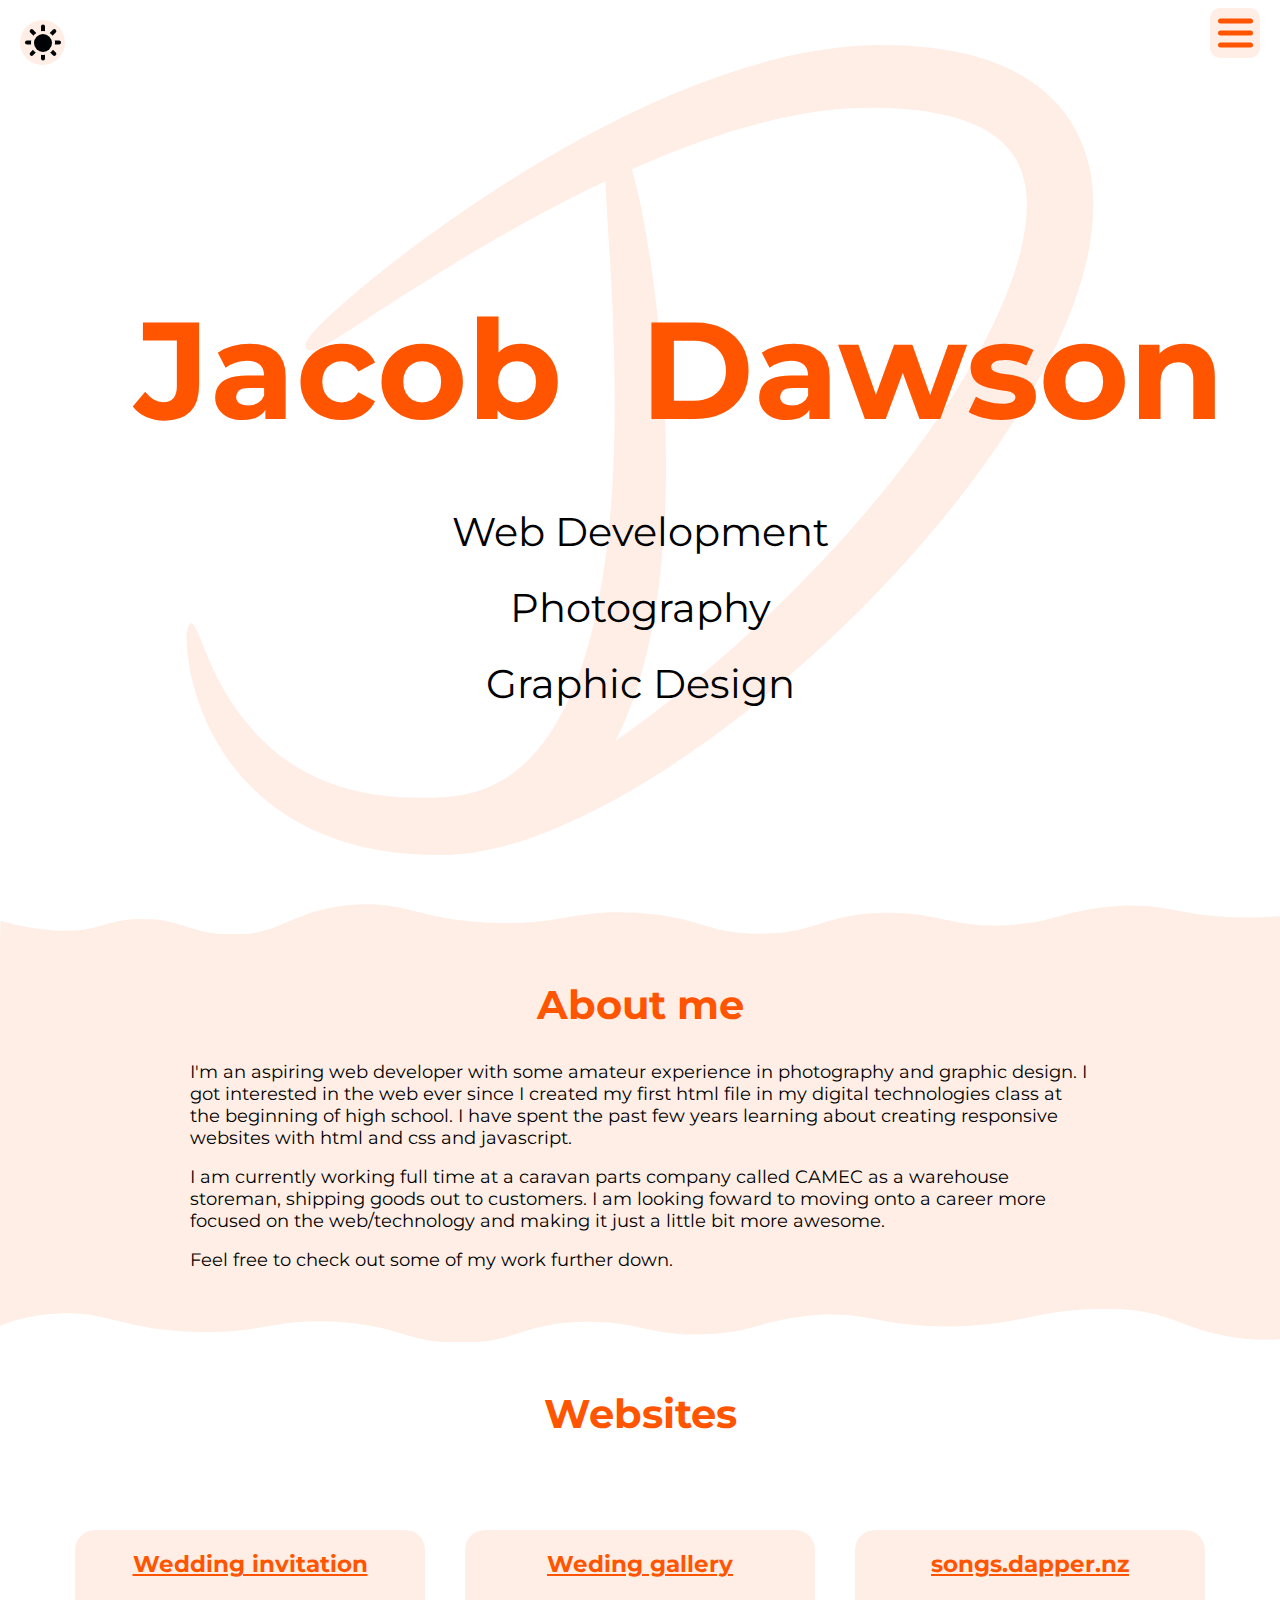
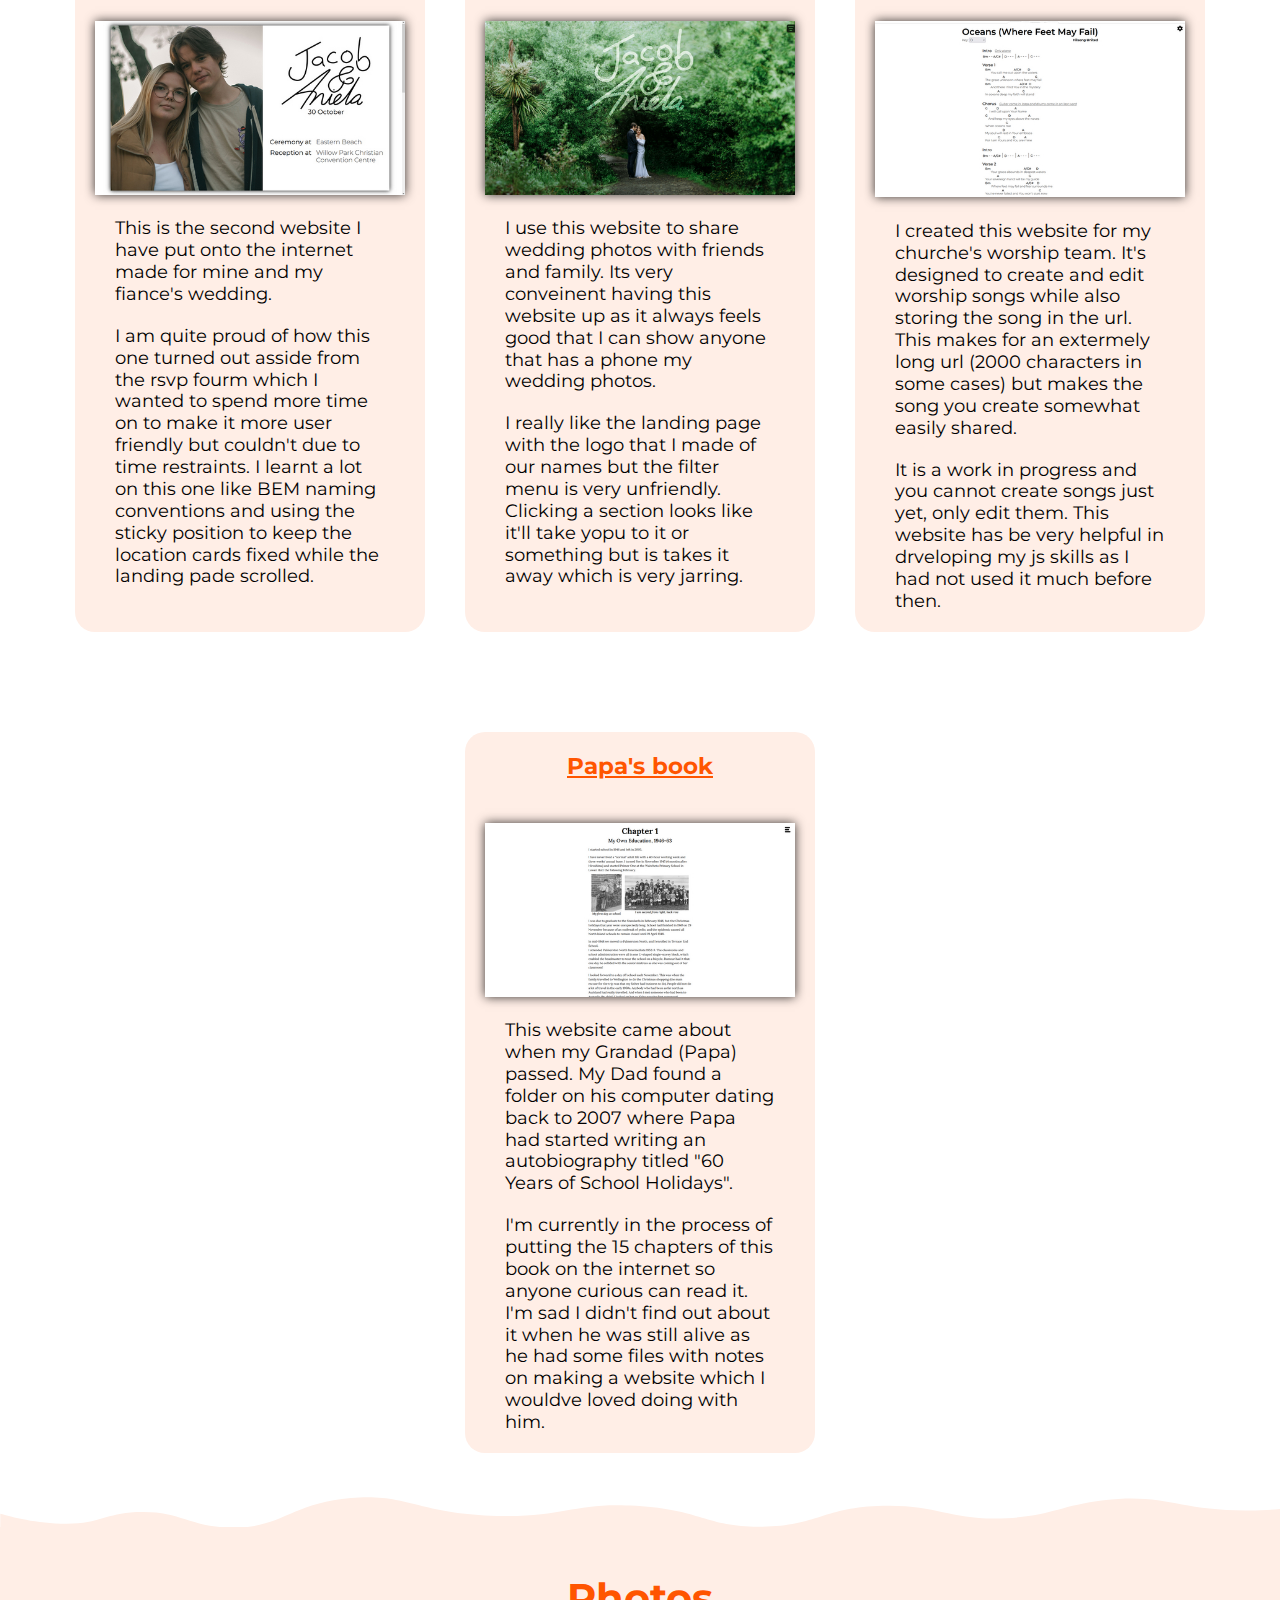
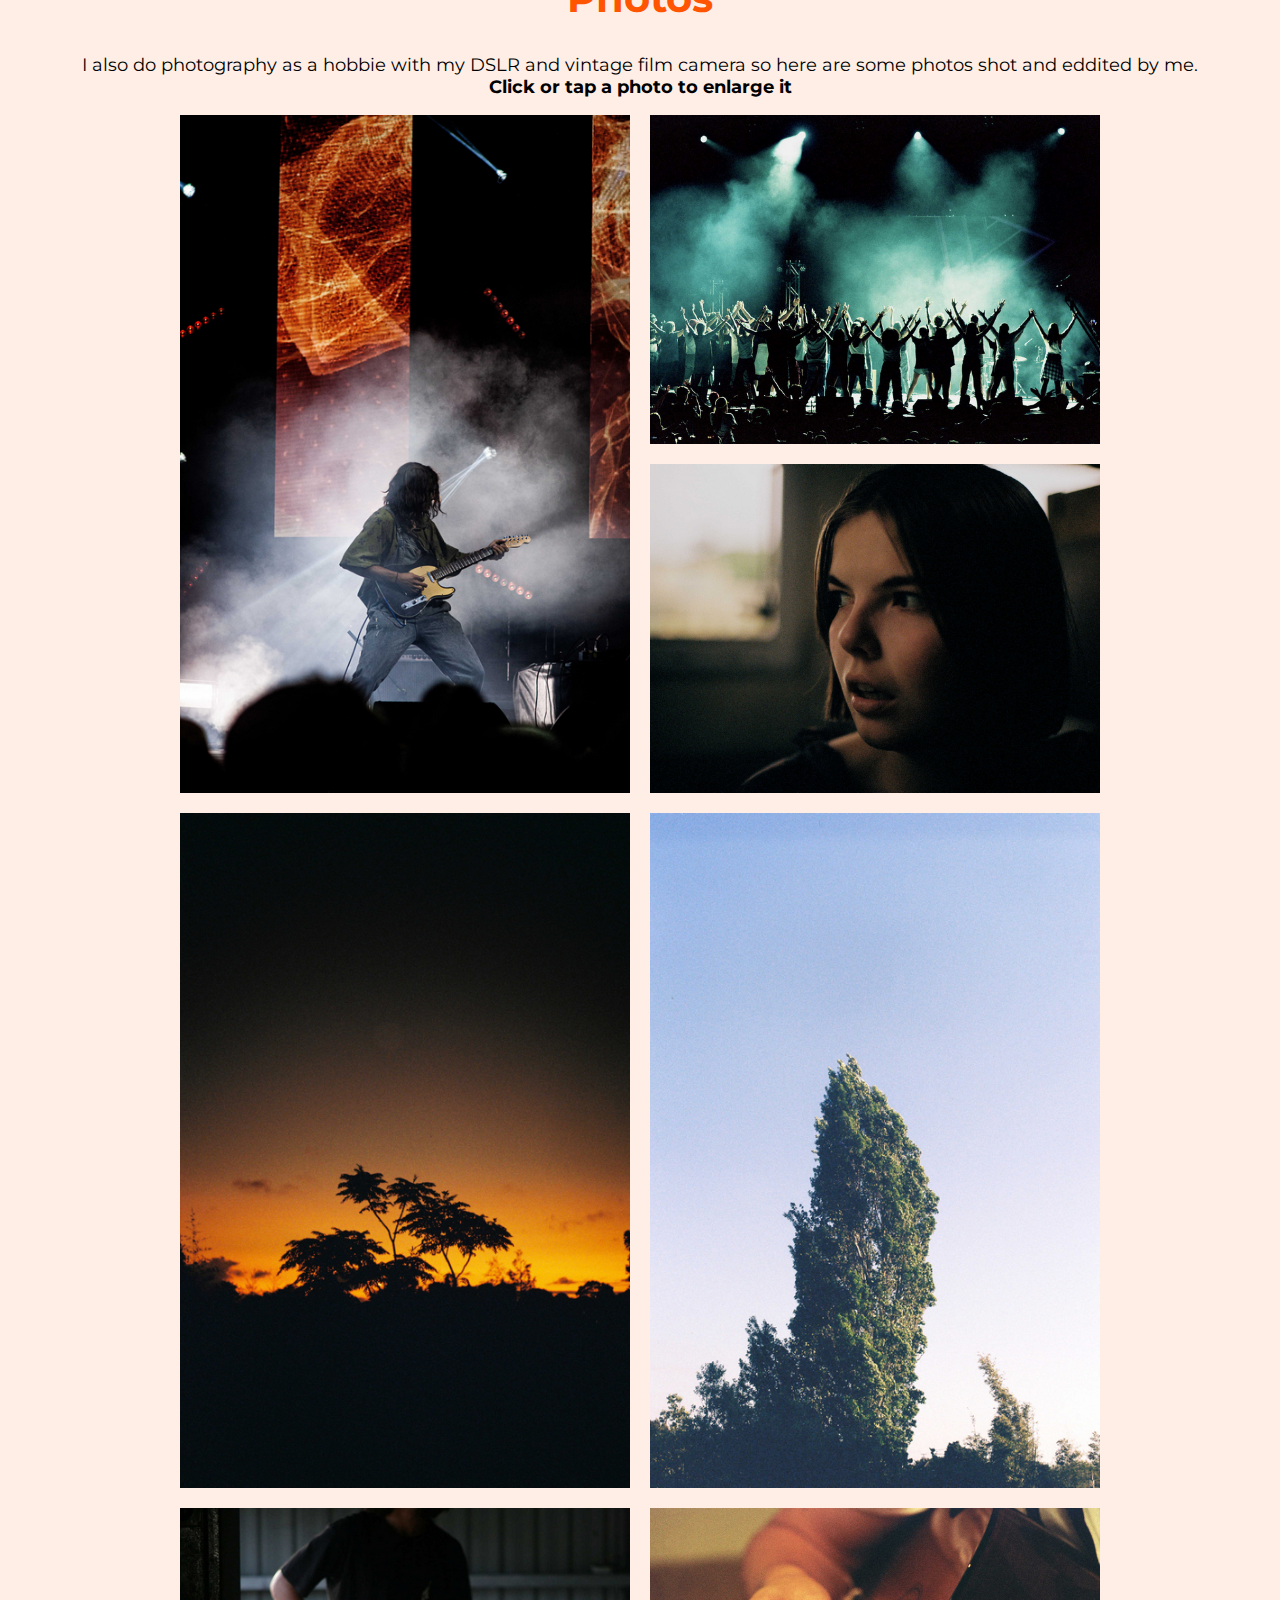
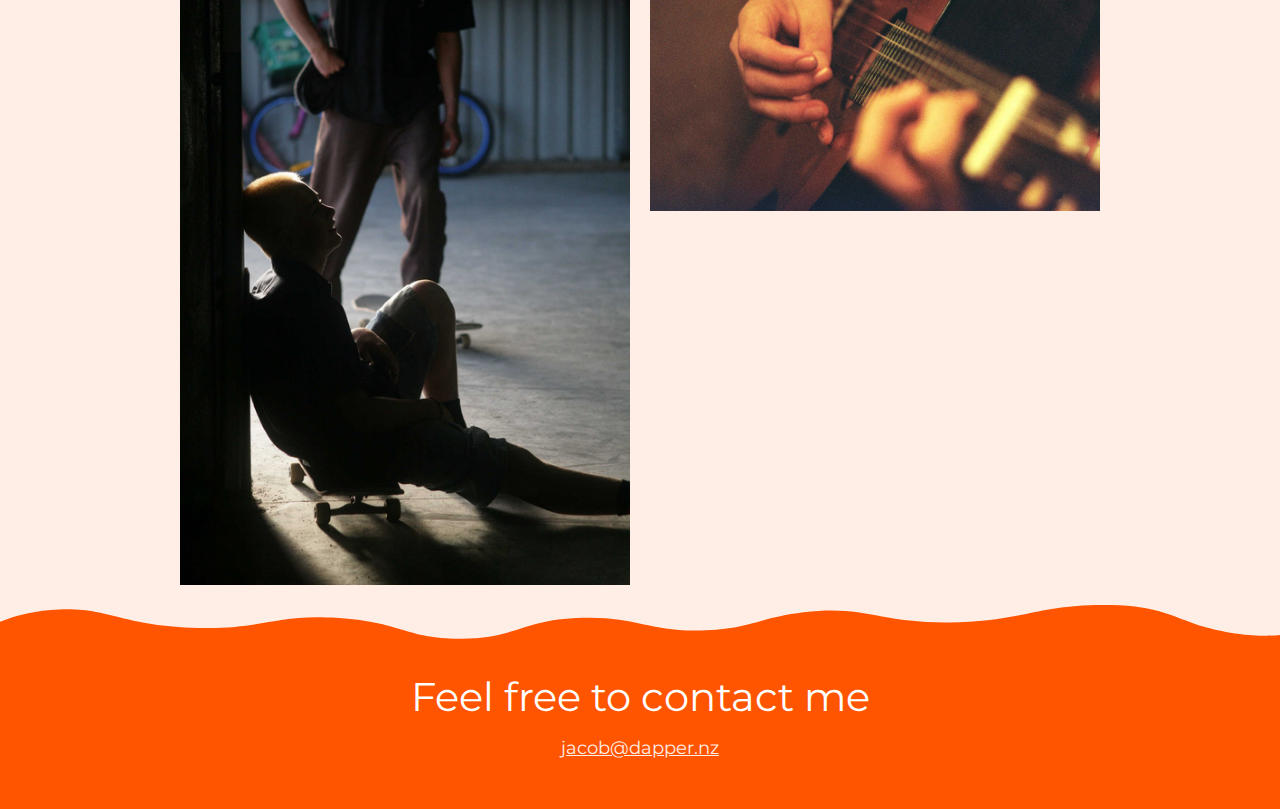
==== index.html @ 9435e4d2 "Updated with new name and accomplishments" ====
<!DOCTYPE html>
<html lang="en">
    <head>
        <meta charset="UTF-8" />
        <meta http-equiv="X-UA-Compatible" content="IE=edge" />
        <meta name="viewport" content="width=device-width, initial-scale=1.0" />

        <link rel="stylesheet" href="style/normalize.css" />
        <link rel="stylesheet" href="style/main.css" />
        <link rel="stylesheet" href="style/index.css" />

        <link rel="shortcut icon" href="images/Logos/WhiteBackground.svg" />
        <!--  Icon in title  -->

        <link rel="preconnect" href="https://fonts.gstatic.com" />
        <!-- Links google font -->
        <link href="https://fonts.googleapis.com/css2?family=Montserrat:ital,wght@0,100;0,200;0,300;0,400;0,500;0,600;0,700;0,800;0,900;1,100;1,200;1,300;1,400;1,500;1,600;1,700;1,800;1,900&display=swap" rel="stylesheet" />

        <title>Jacob Dawson</title>
    </head>
    <body>
        <button class="photo-viewer hidden" onclick="dontShow()" id="photoViewer">
            <img src="" alt="" id="selectedPhoto" />
        </button>

        <button class="color-toggle enable-dark" id="colorToggle" aria-label="Toggle dark mode" onclick="darkModeToggle()">
            <div class="color-toggle__sun" id="sun">
                <div class="color-toggle__sun__ray"></div>
                <div class="color-toggle__sun__ray"></div>
                <div class="color-toggle__sun__ray"></div>
                <div class="color-toggle__sun__ray"></div>
                <div class="color-toggle__sun__ray"></div>
                <div class="color-toggle__sun__ray"></div>
                <div class="color-toggle__sun__ray"></div>
                <div class="color-toggle__sun__ray"></div>
            </div>
            <div class="color-toggle__moon" id="moon"></div>
        </button>

        <button onclick="toggleNav()" class="nav-button">
            <div class="nav-button__bar nav-button__bar--top" id="navTopBar"></div>
            <div class="nav-button__bar nav-button__bar--middle" id="navMiddleBar"></div>
            <div class="nav-button__bar nav-button__bar--bottom" id="navBottomBar"></div>
        </button>

        <div class="nav hidden" id="nav">
            <div class="nav__links">
                <button onclick="scrollToAbout()"><h2 id="navAbout">About</h2></button>
                <button onclick="scrollToWebsites()"><h2 id="navWebsites">Websites</h2></button>
                <button onclick="scrollToPhotos()"><h2 id="navPhotos">Photos</h2></button>
            </div>
        </div>

        <div class="land">
            <div class="land__container">
                <svg class="land__container__logo" width="1000" height="893.25476" viewBox="0 0 1000 893.25476" version="1.1" id="SVGRoot" sodipodi:docname="Plain.svg" xml:space="preserve" inkscape:version="1.2.1 (9c6d41e410, 2022-07-14)" xmlns:inkscape="http://www.inkscape.org/namespaces/inkscape" xmlns:sodipodi="http://sodipodi.sourceforge.net/DTD/sodipodi-0.dtd" xmlns="http://www.w3.org/2000/svg" xmlns:svg="http://www.w3.org/2000/svg">
                    <sodipodi:namedview id="namedview137" pagecolor="#505050" bordercolor="#eeeeee" borderopacity="1" inkscape:showpageshadow="0" inkscape:pageopacity="0" inkscape:pagecheckerboard="0" inkscape:deskcolor="#505050" inkscape:document-units="px" showgrid="false" inkscape:zoom="0.52724989" inkscape:cx="495.96976" inkscape:cy="470.3652" inkscape:window-width="1920" inkscape:window-height="1017" inkscape:window-x="1912" inkscape:window-y="-8" inkscape:window-maximized="1" inkscape:current-layer="layer1" inkscape:lockguides="false" />
                    <defs id="defs132"><inkscape:path-effect effect="powerstroke" id="path-effect1798" is_visible="true" lpeversion="1" offset_points="0.099300264,5.5860989 | 1.2284362,23.596061 | 1.8839093,13.580543" not_jump="false" sort_points="true" interpolator_type="CentripetalCatmullRom" interpolator_beta="1" start_linecap_type="zerowidth" linejoin_type="round" miter_limit="4" scale_width="1" end_linecap_type="zerowidth" /><inkscape:path-effect effect="powerstroke" id="path-effect1796" is_visible="true" lpeversion="1" offset_points="0.061734987,6.9550515 | 0.80331077,21.498037 | 1.8178908,5.224531" not_jump="false" sort_points="true" interpolator_type="CentripetalCatmullRom" interpolator_beta="0" start_linecap_type="zerowidth" linejoin_type="round" miter_limit="4" scale_width="1" end_linecap_type="zerowidth" /><inkscape:path-effect effect="skeletal" id="path-effect1794" is_visible="true" lpeversion="1" pattern="M 0,0 H 1" copytype="single_stretched" prop_scale="50" scale_y_rel="false" spacing="3.3" normal_offset="0" tang_offset="0" prop_units="false" vertical_pattern="false" hide_knot="false" fuse_tolerance="1.1" /></defs>
                    <g inkscape:label="Layer 1" inkscape:groupmode="layer" id="layer1" transform="translate(1.7014013e-5)">
                        <g id="g1373" transform="matrix(1.5562127,0,0,1.5562127,-243.51253,-290.93258)" style="stroke-width: 38.5551; stroke-dasharray: none">
                            <path style="fill-rule: nonzero; stroke: none; stroke-width: 38.5551; stroke-linecap: round; stroke-linejoin: round; stroke-dasharray: none; stroke-dashoffset: 0; stroke-opacity: 1" d="m 460.00507,260.75848 c -1.0282,0.18753 -4.83421,1.04975 -5.96792,6.30423 -0.71692,3.32275 -0.96648,8.945 -0.55965,19.91366 0.44747,12.0645 1.41567,25.61438 2.81355,48.85599 2.26837,37.71477 5.52647,98.89696 2.0633,160.36611 -1.63416,29.00534 -4.72789,57.72283 -9.92212,84.50038 -5.34268,27.54284 -12.6394,51.63998 -22.02286,71.67297 -4.16849,8.89941 -8.65752,16.80143 -13.42944,23.76323 -0.8341,1.21689 -1.68399,2.41627 -2.55008,3.59698 -5.65761,7.71284 -11.99393,14.61292 -19.14078,20.41218 -6.72819,5.45953 -14.2881,10.03754 -22.89613,13.41785 -8.26028,3.24375 -17.74129,5.48537 -28.72494,6.2174 -38.12478,2.61877 -67.54781,-3.12824 -90.65463,-13.63594 -23.34804,-10.6174 -39.93588,-25.97554 -51.96953,-41.31325 -13.99702,-17.84017 -22.27663,-36.40467 -26.38867,-46.22773 -1.59821,-3.81788 -2.959,-7.30008 -3.86784,-9.65365 -4.15128,-10.75022 -6.32572,-12.21843 -7.19373,-12.1493 v 0 c -0.6385,0.0509 -3.61847,1.64395 -3.04247,14.24766 0.1281,2.80302 0.41139,6.52313 1.03348,11.05633 1.56569,11.40925 5.99177,32.95508 18.87421,56.2005 10.93841,19.73757 28.57448,41.6892 56.66143,58.0975 28.0576,16.39115 63.982,25.72903 108.50206,24.4184 15.08355,-0.50812 28.91428,-3.20811 41.53599,-7.77164 13.15727,-4.75716 24.72571,-11.43994 34.83979,-19.41031 10.68,-8.41635 19.63887,-18.18308 27.1729,-28.53112 1.15349,-1.58431 2.27406,-3.18303 3.36272,-4.79354 6.22278,-9.20564 11.75896,-19.2968 16.65199,-30.18073 10.93839,-24.33111 18.49921,-52.26336 23.41813,-82.27332 4.79597,-29.25986 7.00242,-60.03036 7.47407,-90.32256 1.01123,-64.94787 -5.74653,-125.20282 -11.99052,-164.74163 -3.48603,-22.07457 -6.93669,-38.35859 -9.65957,-48.89761 -2.76855,-10.71575 -4.93662,-16.23086 -6.67261,-19.13829 -2.81566,-4.71565 -6.74073,-4.18485 -7.75013,-4.00075 z" id="path500" sodipodi:nodetypes="csc" inkscape:path-effect="#path-effect1796" inkscape:original-d="m 460.00507,260.75848 c 0,0 85.68278,469.7773 -119.35991,479.54124 C 171.6637,748.34646 159.5936,596.79959 159.5936,596.79959" />
                            <path style="fill-rule: nonzero; stroke: none; stroke-width: 38.5551; stroke-linecap: round; stroke-linejoin: round; stroke-dasharray: none; stroke-opacity: 1" d="m 241.40208,402.3368 c 0.56424,0.67092 2.70061,2.66117 10.02255,-0.98809 6.24529,-3.11266 15.03917,-8.75867 37.64235,-23.41705 19.77403,-12.82365 55.90453,-36.30726 96.71797,-59.3505 38.5107,-21.74311 83.59707,-44.5372 129.80815,-61.37486 22.75073,-8.28954 45.17039,-14.91497 66.85036,-19.37486 22.46255,-4.62087 43.38237,-6.76276 62.63653,-6.36388 21.56505,0.20869 38.79826,2.4966 52.48031,6.05361 14.348,3.73015 24.59473,8.80142 31.93403,14.19024 7.7535,5.69294 12.77408,12.10731 16.09684,18.78718 2.3908,4.80633 4.05385,10.06025 5.07111,15.7297 0.55456,3.0907 0.92664,6.38244 1.09797,9.88397 0.49429,10.10255 -0.69309,21.75294 -3.80138,34.92365 -3.08291,13.06318 -7.96616,27.24299 -14.58158,42.33487 -13.41204,30.59711 -33.33097,63.56168 -57.54326,96.64519 -25.39173,34.69508 -54.66969,68.4003 -84.86761,99.07445 -33.79314,34.32608 -67.63715,63.7744 -98.80108,87.76509 -39.95666,30.75952 -73.35905,50.96817 -99.0721,64.64151 -2.30334,1.22484 -4.53927,2.39446 -6.70765,3.51265 -14.7943,7.62911 -27.51233,13.69927 -38.67547,18.54086 -19.85911,8.61314 -34.06533,12.96729 -42.57998,14.44897 8.33652,1.45068 23.80185,4.49215 46.82082,2.12276 12.9513,-1.3331 28.00921,-4.35561 44.96161,-10.07447 2.48559,-0.83851 5.04245,-1.73961 7.67014,-2.70697 29.36413,-10.81014 66.56464,-29.55035 110.05556,-59.69244 33.909,-23.50119 70.35667,-53.0864 106.54993,-88.01736 32.31841,-31.19125 63.7709,-66.03444 91.21831,-102.43236 26.07575,-34.57897 48.35764,-70.33957 63.78882,-104.86162 7.64134,-17.09491 13.65054,-33.99295 17.58656,-50.37958 3.95921,-16.48317 5.87338,-32.66792 5.12013,-48.14436 -0.26296,-5.40274 -0.85155,-10.72893 -1.79573,-15.95466 -1.73447,-9.59981 -4.76973,-19.30673 -9.54644,-28.63744 -6.83324,-13.34789 -16.98336,-25.45858 -31.03326,-35.34098 -13.0312,-9.16588 -28.97609,-16.1114 -48.00094,-20.6447 -18.06904,-4.30555 -39.0949,-6.48037 -63.44554,-6.2726 -23.2019,0.39759 -47.32459,4.00387 -71.99267,10.2325 -23.82041,6.01461 -47.83097,14.39443 -71.51771,24.37929 -47.99526,20.23182 -93.61598,46.61487 -131.40396,71.39627 -41.32493,27.10093 -73.76838,52.5665 -93.06528,68.83322 -19.9844,16.84626 -28.8565,26.08674 -32.69351,30.85157 -5.2151,6.47614 -3.53245,9.05394 -3.0049,9.68123 z" id="path1369" sodipodi:nodetypes="csc" inkscape:path-effect="#path-effect1798" inkscape:original-d="m 241.40208,402.3368 c 0,0 229.6361,-193.12166 403.67793,-193.12166 359.95589,0 -115.86525,548.78436 -339.94987,548.78436" />
                        </g>
                    </g>
                </svg>
                <h1 class="land__container__jacob">Jacob</h1>
                <h1 class="land__container__dawson">Dawson</h1>

                <div class="land__container__info">
                    <button onclick="scrollToWebsites()"><h2>Web Development</h2></button>
                    <button onclick="scrollToPhotos()"><h2>Photography</h2></button>
                    <h2>Graphic Design</h2>
                </div>
            </div>
        </div>

        <div class="separator">
            <svg class="separator__wave" viewBox="0 0 7776 45"><path d="M7776,82V63.89c-37.19-12-56.16-27-126-26.89-85.35.11-107,22.11-199.77,22.75-92.5.63-108.5-22.68-188-13.08-57.63,7-68.53,20.5-126,23.14-74.17,3.39-86.7-17.77-160-16.1-78.41,1.79-84.11,26.47-158,27.16-70.89.66-77.19-22-162-27.16-81.76-5-90.37,15.11-180,13.08-103.24-2.34-116-29.6-190-23.14-79.51,6.94-90.06,40.65-158,38.23-52.8-1.88-65.42-22.92-120-20.12-40.65,2.08-45.84,14.89-90,15.09-38.62.16-72.1-9.06-86.23-13-37.19-12-56.16-27-126-26.89-85.35.11-107,22.11-199.77,22.75-92.5.63-108.5-22.68-188-13.08-57.63,7-68.53,20.5-126,23.14-74.17,3.39-86.7-17.77-160-16.1-78.41,1.79-84.11,26.47-158,27.16-70.89.66-77.19-22-162-27.16-81.76-5-90.37,15.11-180,13.08-103.24-2.34-116-29.6-190-23.14-79.51,6.94-90.06,40.65-158,38.23-52.8-1.88-65.42-22.92-120-20.12-40.65,2.08-45.84,14.89-90,15.09-38.62.16-72.1-9.06-86.23-13-37.19-12-56.16-27-126-26.89-85.35.11-107,22.11-199.77,22.75-92.5.63-108.5-22.68-188-13.08-57.63,7-68.53,20.5-126,23.14-74.17,3.39-86.7-17.77-160-16.1-78.41,1.79-84.11,26.47-158,27.16-70.89.66-77.19-22-162-27.16-81.76-5-90.37,15.11-180,13.08-103.24-2.34-116-29.6-190-23.14-79.51,6.94-90.06,40.65-158,38.23-52.8-1.88-65.42-22.92-120-20.12-40.65,2.08-45.84,14.89-90,15.09-38.62.16-72.1-9.06-86.23-13-37.19-12-56.16-27-126-26.89-85.35.11-107,22.11-199.77,22.75-92.5.63-108.5-22.68-188-13.08-57.63,7-68.53,20.5-126,23.14-74.17,3.39-86.7-17.77-160-16.1-78.41,1.79-84.11,26.47-158,27.16-70.89.66-77.19-22-162-27.16-81.76-5-90.37,15.11-180,13.08-103.24-2.34-116-29.6-190-23.14-79.51,6.94-90.06,40.65-158,38.23C243.43,80,230.81,59,176.23,61.76c-40.65,2.08-45.84,14.89-90,15.09C47.61,77,14.13,67.79,0,63.89V82Z" transform="translate(0 -37)" /></svg>
        </div>

        <section id="about">
            <div class="text-container">
                <h2>About me</h2>

                <p>I'm an aspiring web developer with some amateur experience in photography and graphic design. I got interested in the web ever since I created my first html file in my digital technologies class at the beginning of high school. I have spent the past few years learning about creating responsive websites with html and css and javascript.</p>
                <p>I am currently working full time at a caravan parts company called CAMEC as a warehouse storeman, shipping goods out to customers. I am looking foward to moving onto a career more focused on the web/technology and making it just a little bit more awesome.</p>
                <p>Feel free to check out some of my work further down.</p>
            </div>
        </section>

        <div class="separator">
            <svg class="separator__wave" viewBox="0 0 7776 45"><path d="M7776,82V63.89c-37.19-12-56.16-27-126-26.89-85.35.11-107,22.11-199.77,22.75-92.5.63-108.5-22.68-188-13.08-57.63,7-68.53,20.5-126,23.14-74.17,3.39-86.7-17.77-160-16.1-78.41,1.79-84.11,26.47-158,27.16-70.89.66-77.19-22-162-27.16-81.76-5-90.37,15.11-180,13.08-103.24-2.34-116-29.6-190-23.14-79.51,6.94-90.06,40.65-158,38.23-52.8-1.88-65.42-22.92-120-20.12-40.65,2.08-45.84,14.89-90,15.09-38.62.16-72.1-9.06-86.23-13-37.19-12-56.16-27-126-26.89-85.35.11-107,22.11-199.77,22.75-92.5.63-108.5-22.68-188-13.08-57.63,7-68.53,20.5-126,23.14-74.17,3.39-86.7-17.77-160-16.1-78.41,1.79-84.11,26.47-158,27.16-70.89.66-77.19-22-162-27.16-81.76-5-90.37,15.11-180,13.08-103.24-2.34-116-29.6-190-23.14-79.51,6.94-90.06,40.65-158,38.23-52.8-1.88-65.42-22.92-120-20.12-40.65,2.08-45.84,14.89-90,15.09-38.62.16-72.1-9.06-86.23-13-37.19-12-56.16-27-126-26.89-85.35.11-107,22.11-199.77,22.75-92.5.63-108.5-22.68-188-13.08-57.63,7-68.53,20.5-126,23.14-74.17,3.39-86.7-17.77-160-16.1-78.41,1.79-84.11,26.47-158,27.16-70.89.66-77.19-22-162-27.16-81.76-5-90.37,15.11-180,13.08-103.24-2.34-116-29.6-190-23.14-79.51,6.94-90.06,40.65-158,38.23-52.8-1.88-65.42-22.92-120-20.12-40.65,2.08-45.84,14.89-90,15.09-38.62.16-72.1-9.06-86.23-13-37.19-12-56.16-27-126-26.89-85.35.11-107,22.11-199.77,22.75-92.5.63-108.5-22.68-188-13.08-57.63,7-68.53,20.5-126,23.14-74.17,3.39-86.7-17.77-160-16.1-78.41,1.79-84.11,26.47-158,27.16-70.89.66-77.19-22-162-27.16-81.76-5-90.37,15.11-180,13.08-103.24-2.34-116-29.6-190-23.14-79.51,6.94-90.06,40.65-158,38.23C243.43,80,230.81,59,176.23,61.76c-40.65,2.08-45.84,14.89-90,15.09C47.61,77,14.13,67.79,0,63.89V82Z" transform="translate(0 -37)" /></svg>
        </div>

        <section id="websites">
            <h2>Websites</h2>

            <div class="gallery">
                <div class="gallery__card">
                    <h3><a href="http://jacobandaniela.com" target="_blank">Wedding invitation</a></h3>
                    <div class="gallery__card__container">
                        <a href="http://jacobandaniela.com" target="_blank"><img src="images/website-screenshots/jacobandaniela.jpg" alt="Wedding invitation" /></a>
                        <p>This is the second website I have put onto the internet made for mine and my fiance's wedding.</p>

                        <p>I am quite proud of how this one turned out asside from the rsvp fourm which I wanted to spend more time on to make it more user friendly but couldn't due to time restraints. I learnt a lot on this one like BEM naming conventions and using the sticky position to keep the location cards fixed while the landing pade scrolled.</p>
                    </div>
                </div>
                <div class="gallery__card">
                    <h3><a href="http://jacobandaniela.com/gallery" target="_blank">Weding gallery</a></h3>
                    <div class="gallery__card__container">
                        <a href="http://jacobandaniela.com/gallery" target="_blank"><img src="images/website-screenshots/gallery.jpg" alt="Wedding gallery" /></a>
                        <p>I use this website to share wedding photos with friends and family. Its very conveinent having this website up as it always feels good that I can show anyone that has a phone my wedding photos.</p>

                        <p>I really like the landing page with the logo that I made of our names but the filter menu is very unfriendly. Clicking a section looks like it'll take yopu to it or something but is takes it away which is very jarring.</p>
                    </div>
                </div>
                <div class="gallery__card">
                    <h3><a href="http://songs.dapper.nz/oceans" target="_blank">songs.dapper.nz</a></h3>
                    <div class="gallery__card__container">
                        <a href="http://songs.dapper.nz/oceans" target="_blank"><img src="images/website-screenshots/songs.jpg" alt="songs.dapper.nz" /></a>
                        <p>I created this website for my churche's worship team. It's designed to create and edit worship songs while also storing the song in the url. This makes for an extermely long url (2000 characters in some cases) but makes the song you create somewhat easily shared.</p>

                        <p>It is a work in progress and you cannot create songs just yet, only edit them. This website has be very helpful in drveloping my js skills as I had not used it much before then.</p>
                    </div>
                </div>
                <div class="gallery__card">
                    <h3><a href="http://papas-book.netlify.app/" target="_blank">Papa's book</a></h3>
                    <div class="gallery__card__container">
                        <a href="http://papas-book.netlify.app/" target="_blank"><img src="images/website-screenshots/papa.jpg" alt="Papa's book" /></a>
                        <p>This website came about when my Grandad (Papa) passed. My Dad found a folder on his computer dating back to 2007 where Papa had started writing an autobiography titled "60 Years of School Holidays".</p>

                        <p>I'm currently in the process of putting the 15 chapters of this book on the internet so anyone curious can read it. I'm sad I didn't find out about it when he was still alive as he had some files with notes on making a website which I wouldve loved doing with him.</p>
                    </div>
                </div>
            </div>
        </section>

        <div class="separator">
            <svg class="separator__wave" viewBox="0 0 7776 45"><path d="M7776,82V63.89c-37.19-12-56.16-27-126-26.89-85.35.11-107,22.11-199.77,22.75-92.5.63-108.5-22.68-188-13.08-57.63,7-68.53,20.5-126,23.14-74.17,3.39-86.7-17.77-160-16.1-78.41,1.79-84.11,26.47-158,27.16-70.89.66-77.19-22-162-27.16-81.76-5-90.37,15.11-180,13.08-103.24-2.34-116-29.6-190-23.14-79.51,6.94-90.06,40.65-158,38.23-52.8-1.88-65.42-22.92-120-20.12-40.65,2.08-45.84,14.89-90,15.09-38.62.16-72.1-9.06-86.23-13-37.19-12-56.16-27-126-26.89-85.35.11-107,22.11-199.77,22.75-92.5.63-108.5-22.68-188-13.08-57.63,7-68.53,20.5-126,23.14-74.17,3.39-86.7-17.77-160-16.1-78.41,1.79-84.11,26.47-158,27.16-70.89.66-77.19-22-162-27.16-81.76-5-90.37,15.11-180,13.08-103.24-2.34-116-29.6-190-23.14-79.51,6.94-90.06,40.65-158,38.23-52.8-1.88-65.42-22.92-120-20.12-40.65,2.08-45.84,14.89-90,15.09-38.62.16-72.1-9.06-86.23-13-37.19-12-56.16-27-126-26.89-85.35.11-107,22.11-199.77,22.75-92.5.63-108.5-22.68-188-13.08-57.63,7-68.53,20.5-126,23.14-74.17,3.39-86.7-17.77-160-16.1-78.41,1.79-84.11,26.47-158,27.16-70.89.66-77.19-22-162-27.16-81.76-5-90.37,15.11-180,13.08-103.24-2.34-116-29.6-190-23.14-79.51,6.94-90.06,40.65-158,38.23-52.8-1.88-65.42-22.92-120-20.12-40.65,2.08-45.84,14.89-90,15.09-38.62.16-72.1-9.06-86.23-13-37.19-12-56.16-27-126-26.89-85.35.11-107,22.11-199.77,22.75-92.5.63-108.5-22.68-188-13.08-57.63,7-68.53,20.5-126,23.14-74.17,3.39-86.7-17.77-160-16.1-78.41,1.79-84.11,26.47-158,27.16-70.89.66-77.19-22-162-27.16-81.76-5-90.37,15.11-180,13.08-103.24-2.34-116-29.6-190-23.14-79.51,6.94-90.06,40.65-158,38.23C243.43,80,230.81,59,176.23,61.76c-40.65,2.08-45.84,14.89-90,15.09C47.61,77,14.13,67.79,0,63.89V82Z" transform="translate(0 -37)" /></svg>
        </div>

        <section id="photos">
            <h2>Photos</h2>

            <p class="center-text">I also do photography as a hobbie with my DSLR and vintage film camera so here are some photos shot and eddited by me.<br /><strong>Click or tap a photo to enlarge it</strong></p>

            <div class="photos__gallery">
                <button onclick="showImg1()" class="photos__gallery__tall">
                    <img src="images/photos/thumbs/img1.jpg" alt="Guitar solo" />
                </button>
                <button onclick="showImg3()">
                    <img src="images/photos/thumbs/img3.jpg" alt="Croud" />
                </button>
                <button onclick="showImg5()">
                    <img src="images/photos/thumbs/img5.jpg" alt="Aniela" />
                </button>
                <button onclick="showImg2()" class="photos__gallery__tall">
                    <img src="images/photos/thumbs/img2.jpg" alt="Tree silhouette" />
                </button>
                <button onclick="showImg4()" class="photos__gallery__tall">
                    <img src="images/photos/thumbs/img4.jpg" alt="Tree" />
                </button>
                <button onclick="showImg7()" class="photos__gallery__tall">
                    <img src="images/photos/thumbs/img7.jpg" alt="Skateboarder harsh lighting" />
                </button>

                <button onclick="showImg6()">
                    <img src="images/photos/thumbs/img6.jpg" alt="Guitar close" />
                </button>
            </div>
        </section>

        <div class="separator">
            <svg class="separator__wave" viewBox="0 0 7776 45"><path d="M7776,82V63.89c-37.19-12-56.16-27-126-26.89-85.35.11-107,22.11-199.77,22.75-92.5.63-108.5-22.68-188-13.08-57.63,7-68.53,20.5-126,23.14-74.17,3.39-86.7-17.77-160-16.1-78.41,1.79-84.11,26.47-158,27.16-70.89.66-77.19-22-162-27.16-81.76-5-90.37,15.11-180,13.08-103.24-2.34-116-29.6-190-23.14-79.51,6.94-90.06,40.65-158,38.23-52.8-1.88-65.42-22.92-120-20.12-40.65,2.08-45.84,14.89-90,15.09-38.62.16-72.1-9.06-86.23-13-37.19-12-56.16-27-126-26.89-85.35.11-107,22.11-199.77,22.75-92.5.63-108.5-22.68-188-13.08-57.63,7-68.53,20.5-126,23.14-74.17,3.39-86.7-17.77-160-16.1-78.41,1.79-84.11,26.47-158,27.16-70.89.66-77.19-22-162-27.16-81.76-5-90.37,15.11-180,13.08-103.24-2.34-116-29.6-190-23.14-79.51,6.94-90.06,40.65-158,38.23-52.8-1.88-65.42-22.92-120-20.12-40.65,2.08-45.84,14.89-90,15.09-38.62.16-72.1-9.06-86.23-13-37.19-12-56.16-27-126-26.89-85.35.11-107,22.11-199.77,22.75-92.5.63-108.5-22.68-188-13.08-57.63,7-68.53,20.5-126,23.14-74.17,3.39-86.7-17.77-160-16.1-78.41,1.79-84.11,26.47-158,27.16-70.89.66-77.19-22-162-27.16-81.76-5-90.37,15.11-180,13.08-103.24-2.34-116-29.6-190-23.14-79.51,6.94-90.06,40.65-158,38.23-52.8-1.88-65.42-22.92-120-20.12-40.65,2.08-45.84,14.89-90,15.09-38.62.16-72.1-9.06-86.23-13-37.19-12-56.16-27-126-26.89-85.35.11-107,22.11-199.77,22.75-92.5.63-108.5-22.68-188-13.08-57.63,7-68.53,20.5-126,23.14-74.17,3.39-86.7-17.77-160-16.1-78.41,1.79-84.11,26.47-158,27.16-70.89.66-77.19-22-162-27.16-81.76-5-90.37,15.11-180,13.08-103.24-2.34-116-29.6-190-23.14-79.51,6.94-90.06,40.65-158,38.23C243.43,80,230.81,59,176.23,61.76c-40.65,2.08-45.84,14.89-90,15.09C47.61,77,14.13,67.79,0,63.89V82Z" transform="translate(0 -37)" /></svg>
        </div>

        <footer>
            <h2>Feel free to contact me</h2>
            <p><a href="mailto: jacob@dapper.nz">jacob@dapper.nz</a></p>
        </footer>

        <script src="js/colorToggle.js"></script>
        <script src="js/nav.js"></script>
        <script src="js/photoViewer.js"></script>
    </body>
</html>
---- style/main.css ----
:root {
  font-size: 62.5%;
  --light-background: #fff;
  --light-text: #000;
  --light-200: hsl(20, 100%, 95%);
  --light-800: hsl(20, 100%, 50%);
  --light-photo: hsla(20, 100%, 50%, 0.5);
  --light-nav: hsla(0, 0%, 100%, 0.9);
  --light-alt: hsl(200, 100%, 1%);
  --dark-background: hsl(200, 100%, 1%);
  --dark-text: #fff;
  --dark-200: hsl(200, 100%, 7%);
  --dark-800: hsl(200, 100%, 30%);
  --dark-photo: hsla(200, 100%, 30%, 0.5);
  --dark-nav: hsla(200, 100%, 1%, 0.95);
  --dark-alt: hsl(20, 100%, 95%);
  --background: var(--light-background);
  --text: var(--light-text);
  --color-200: var(--light-200);
  --color-800: var(--light-800);
  --photo: var(--light-photo);
  --nav: var(--light-nav);
  --alt-mode: var(--light-alt);
}

.dark-mode {
  --background: var(--dark-background);
  --text: var(--dark-text);
  --color-200: var(--dark-200);
  --color-800: var(--dark-800);
  --photo: var(--dark-photo);
  --nav: var(--dark-nav);
  --alt-mode: var(--dark-alt);
}

::-moz-selection {
  background-color: var(--color-800);
  color: #fff;
}

::selection {
  background-color: var(--color-800);
  color: #fff;
}

footer ::-moz-selection {
  background-color: #fff;
  color: var(--color-800);
}

footer ::selection {
  background-color: #fff;
  color: var(--color-800);
}

strong {
  font-weight: bolder;
}

body {
  padding: 0;
  margin: 0;
  background-color: var(--background);
  font-family: "Montserrat", sans-serif;
  font-weight: 400;
  transition: background-color 0.4s ease-out;
}
body * {
  transition: color 0.4s ease-out, fill 0.4s ease-out, background-color 0.4s ease-out;
}

h1 {
  color: var(--color-800);
  text-align: center;
}

h2 {
  color: var(--color-800);
  font-size: 4rem;
  text-align: center;
}

h3 {
  color: var(--color-800);
  font-size: 2.25rem;
  text-align: center;
}

p {
  color: var(--text);
  font-size: 1.75rem;
  line-height: 1.25em;
}

.hidden {
  visibility: hidden;
}

.hide {
  animation: fade-out 0.5s forwards;
}

.show {
  animation: fade-in 0.5s forwards;
}

button {
  border-radius: 1rem;
  background-color: transparent;
  padding: 0;
  margin: 0;
  border: none;
  cursor: pointer;
  transition: background-color 0.2s ease-in;
}
button:hover {
  background-color: var(--color-200);
}

.color-toggle {
  position: absolute;
  inset: 0 auto auto 0;
  width: 4.5rem;
  height: 4.5rem;
  margin: 2rem;
  border-radius: 100vh;
  background-color: var(--color-200);
  color: var(--color-200);
  isolation: isolate;
  overflow: hidden;
}
.color-toggle:hover {
  background-color: var(--color-200);
}
.color-toggle__sun {
  position: relative;
  inset: 0;
  width: 40%;
  height: 40%;
  margin: auto;
  border-radius: 50%;
  background-color: var(--alt-mode);
  box-shadow: 0 0 0 0.3rem var(--color-200);
  transition: width 0.3s ease-out, height 0.3s ease-out;
}
.color-toggle__sun__ray {
  position: absolute;
  z-index: -1;
  inset: 0;
  width: 0.4rem;
  height: 0.9rem;
  margin: auto;
  background-color: var(--alt-mode);
  border-radius: 100vh 100vh 0 0;
}
.color-toggle__sun__ray:nth-of-type(1) {
  transform: translateY(-150%);
}
.color-toggle__sun__ray:nth-of-type(2) {
  transform: rotate(45deg) translateY(-150%);
}
.color-toggle__sun__ray:nth-of-type(3) {
  transform: rotate(90deg) translateY(-150%);
}
.color-toggle__sun__ray:nth-of-type(4) {
  transform: rotate(135deg) translateY(-150%);
}
.color-toggle__sun__ray:nth-of-type(5) {
  transform: rotate(180deg) translateY(-150%);
}
.color-toggle__sun__ray:nth-of-type(6) {
  transform: rotate(225deg) translateY(-150%);
}
.color-toggle__sun__ray:nth-of-type(7) {
  transform: rotate(270deg) translateY(-150%);
}
.color-toggle__sun__ray:nth-of-type(8) {
  transform: rotate(315deg) translateY(-150%);
}
.color-toggle__moon {
  position: absolute;
  inset: 0;
  margin: auto;
  width: 80%;
  height: 80%;
  border-radius: 50%;
  background-color: var(--color-200);
  transform: translateX(115%);
  transition: transform 0.3s ease-out;
}

.enable-dark__sun {
  width: 80%;
  height: 80%;
}

.enable-dark__moon {
  transform: translateX(35%);
}

.nav-button {
  background-color: var(--color-200);
  z-index: 100;
  float: right;
  position: fixed;
  width: 3.5rem;
  height: 3.5rem;
  right: 0;
  border: transparent;
  padding: 2.5rem;
  margin: 0.75rem 2rem;
}
.nav-button__bar {
  position: absolute;
  width: 70%;
  margin: auto;
  height: 0.5rem;
  background-color: var(--color-800);
  border-radius: 100rem;
  transform-origin: center;
  inset: auto 0;
  transition: transform 0.25s ease-in-out, opacity 0.25s ease-in-out;
}
.nav-button__bar--top {
  transform: translate(0, calc(-50% - 1.2rem));
}
.nav-button__bar--middle {
  transform: translate(0, -50%);
}
.nav-button__bar--bottom {
  transform: translate(0, calc(-50% + 1.2rem));
}

.nav {
  position: fixed;
  inset: auto 0;
}
.nav__links {
  display: flex;
  justify-content: center;
}
.nav__links button {
  pointer-events: none;
}
.nav__links button h2 {
  transform: translate(3rem, 0);
  opacity: 0;
  margin: 0;
  padding: 2rem;
  transition: transform 0.5s ease, opacity 0.5s ease;
}

@supports ((-webkit-backdrop-filter: blur(5px)) or (backdrop-filter: blur(5px))) {
  .nav {
    -webkit-backdrop-filter: blur(5px);
            backdrop-filter: blur(5px);
  }
  .nav__links button {
    filter: drop-shadow(0 0 3px var(--background));
  }
}
@supports not ((-webkit-backdrop-filter: blur(5px)) or (backdrop-filter: blur(5px))) {
  .nav {
    background-color: var(--nav);
  }
}
.shift {
  pointer-events: initial !important;
  transform: translate(0, 0) !important;
  opacity: 1 !important;
}

.top-rotate {
  transform: translate(0rem, -50%) rotate(45deg);
}

.middle-leave {
  transform: translate(-100%, -50%);
  opacity: 0;
  pointer-events: none;
}

.bottom-rotate {
  transform: translate(0rem, -50%) rotate(-45deg);
}

.separator {
  width: 100%;
  overflow: hidden;
  position: relative;
  z-index: -1;
}
.separator:nth-of-type(odd) {
  --fill: var(--color-200);
}
.separator:nth-of-type(even) {
  --fill: var(--background);
  background-color: var(--color-200);
}
.separator:nth-of-type(even) .separator__wave {
  margin-left: -30rem;
}
.separator:last-of-type {
  --fill: var(--color-800);
  background-color: var(--color-200);
}
.separator__wave {
  display: block;
  width: 400%;
  min-width: 600rem;
  fill: var(--fill);
  animation: 60s linear infinite running drift;
}
.separator::after {
  content: "";
  display: block;
  width: 100%;
  margin-top: -1px;
  height: 0.5rem;
  background-color: var(--fill);
  transition: background-color 0.4s ease-out;
}

footer {
  background-color: var(--color-800);
  padding: 5rem;
  padding-top: 3rem;
}
footer h2 {
  margin: 0;
  color: white;
  font-weight: inherit;
}
footer a {
  color: var(--color-200);
}
footer p {
  text-align: center;
  margin-bottom: 0;
}

@keyframes fade-out {
  from {
    opacity: 1;
  }
  to {
    opacity: 0;
    visibility: hidden;
    background-color: transparent;
  }
}
@keyframes fade-in {
  from {
    visibility: visible;
    opacity: 0;
  }
  to {
    opacity: 1;
  }
}
@keyframes drift {
  from {
    transform: translateX(0);
  }
  to {
    transform: translateX(-25%);
  }
}
@media (pointer: coarse), (max-width: 500px) {
  .nav {
    inset: 0;
    display: flex;
    align-items: center;
    justify-content: center;
  }
  .nav__links {
    flex-direction: column;
    gap: 2vh;
  }
  .nav__links button h2 {
    font-size: 5rem;
  }
}/*# sourceMappingURL=main.css.map */
---- style/index.css ----
.land {
  height: 100vh;
  min-height: 55rem;
  display: flex;
  justify-content: center;
  align-items: center;
  overflow-x: clip;
}
.land__container {
  height: 70%;
  margin: auto;
  display: grid;
  grid-template-rows: 5fr 5fr 2fr;
  grid-template-areas: "j" "v" "info";
  align-items: center;
  justify-content: center;
  grid-gap: 3rem;
}
.land__container__logo {
  --size: 90%;
  position: absolute;
  fill: var(--color-200);
  z-index: -1;
  inset: 0;
  width: var(--size);
  height: var(--size);
  margin: auto;
}
.land__container h1 {
  margin: auto;
  padding: 0;
  text-align: center;
  font-size: clamp(8rem, 1rem + 12vw, 18rem);
}
.land__container__info {
  grid-area: info;
  margin: auto;
  display: flex;
  flex-direction: column;
  justify-content: space-around;
  text-align: center;
  gap: 1rem;
  padding: 2rem;
  border-radius: 3rem;
  max-width: -moz-max-content;
  max-width: max-content;
}
.land__container__info h2 {
  font-size: clamp(2rem, 1rem + 3vw, 4rem);
  margin: 1rem;
  padding: 0;
  font-weight: inherit;
  color: var(--text);
}

section {
  margin: 0;
  padding: 1rem 3rem 2rem 3rem;
}
section:nth-of-type(odd) {
  background-color: var(--color-200);
}

.text-container {
  max-width: 90rem;
  margin: auto;
}

.gallery {
  display: flex;
  flex-wrap: wrap;
  justify-content: center;
  gap: 4rem;
  margin-bottom: 2rem;
}
.gallery button:hover {
  background-color: transparent;
}
.gallery__card {
  margin-top: 6rem;
  border-radius: 2rem;
  max-width: 35rem;
  background-color: var(--color-200);
}
.gallery__card h2 {
  margin-top: -4.5rem;
  margin-bottom: 1.7rem;
}
.gallery__card a {
  color: var(--color-800);
}
.gallery__card__container {
  padding: 2rem;
}
.gallery__card__container img {
  width: 100%;
  box-shadow: 0 0 1rem 0 rgba(0, 0, 0, 0.8);
}
.gallery__card__container p {
  margin: 2rem;
  margin-bottom: 0;
}

.photos__gallery {
  display: grid;
  justify-content: center;
  grid-template-columns: repeat(auto-fit, clamp(25rem, 100%, 45rem));
  gap: 2rem;
}
.photos__gallery button {
  -o-object-fit: cover;
     object-fit: cover;
}
.photos__gallery button img {
  width: 100%;
  height: 100%;
  -o-object-fit: cover;
     object-fit: cover;
}
.photos__gallery__tall {
  grid-row: span 2 !important;
  grid-column: auto !important;
}

.center-text {
  text-align: center;
}

.photo-viewer {
  border-radius: 0;
  position: fixed;
  box-sizing: border-box;
  display: block;
  background-color: var(--photo);
  width: 100vw;
  height: 100vh;
  display: flex;
  justify-content: center;
  padding: 3rem;
}
.photo-viewer img {
  margin: auto;
  max-width: 100%;
  max-height: 100%;
  -o-object-fit: contain;
     object-fit: contain;
}

.photo-viewer:hover {
  background-color: var(--photo);
}

@media (orientation: landscape) {
  .land__container {
    height: 70%;
    max-width: 1500px;
    grid-template-areas: none;
    grid-gap: initial;
    grid-template-rows: 1fr 1fr;
    grid-template-columns: 1fr 1fr 1fr 1fr;
  }
  .land__container__j {
    grid-row: 1/3;
    grid-column: 1/3;
  }
  .land__container__v {
    grid-row: 1/3;
    grid-column: 3/5;
  }
  .land__container__jacob {
    grid-row: 1;
    grid-column: 1/3;
  }
  .land__container__dawson {
    grid-row: 1;
    grid-column: 3/5;
  }
  .land__container h1 {
    font-size: clamp(5rem, 1rem + 10vw, 16rem);
    margin: auto 0 0 0;
  }
  .land__container__info {
    margin: auto;
    grid-row: 2;
    grid-column: 1/6;
  }
  .land__container__info p {
    font-size: clamp(1rem, 1rem + 3vw, 3rem);
  }
}
@media (max-width: 900px) {
  .photo-viewer {
    padding: 1rem;
  }
}/*# sourceMappingURL=index.css.map */
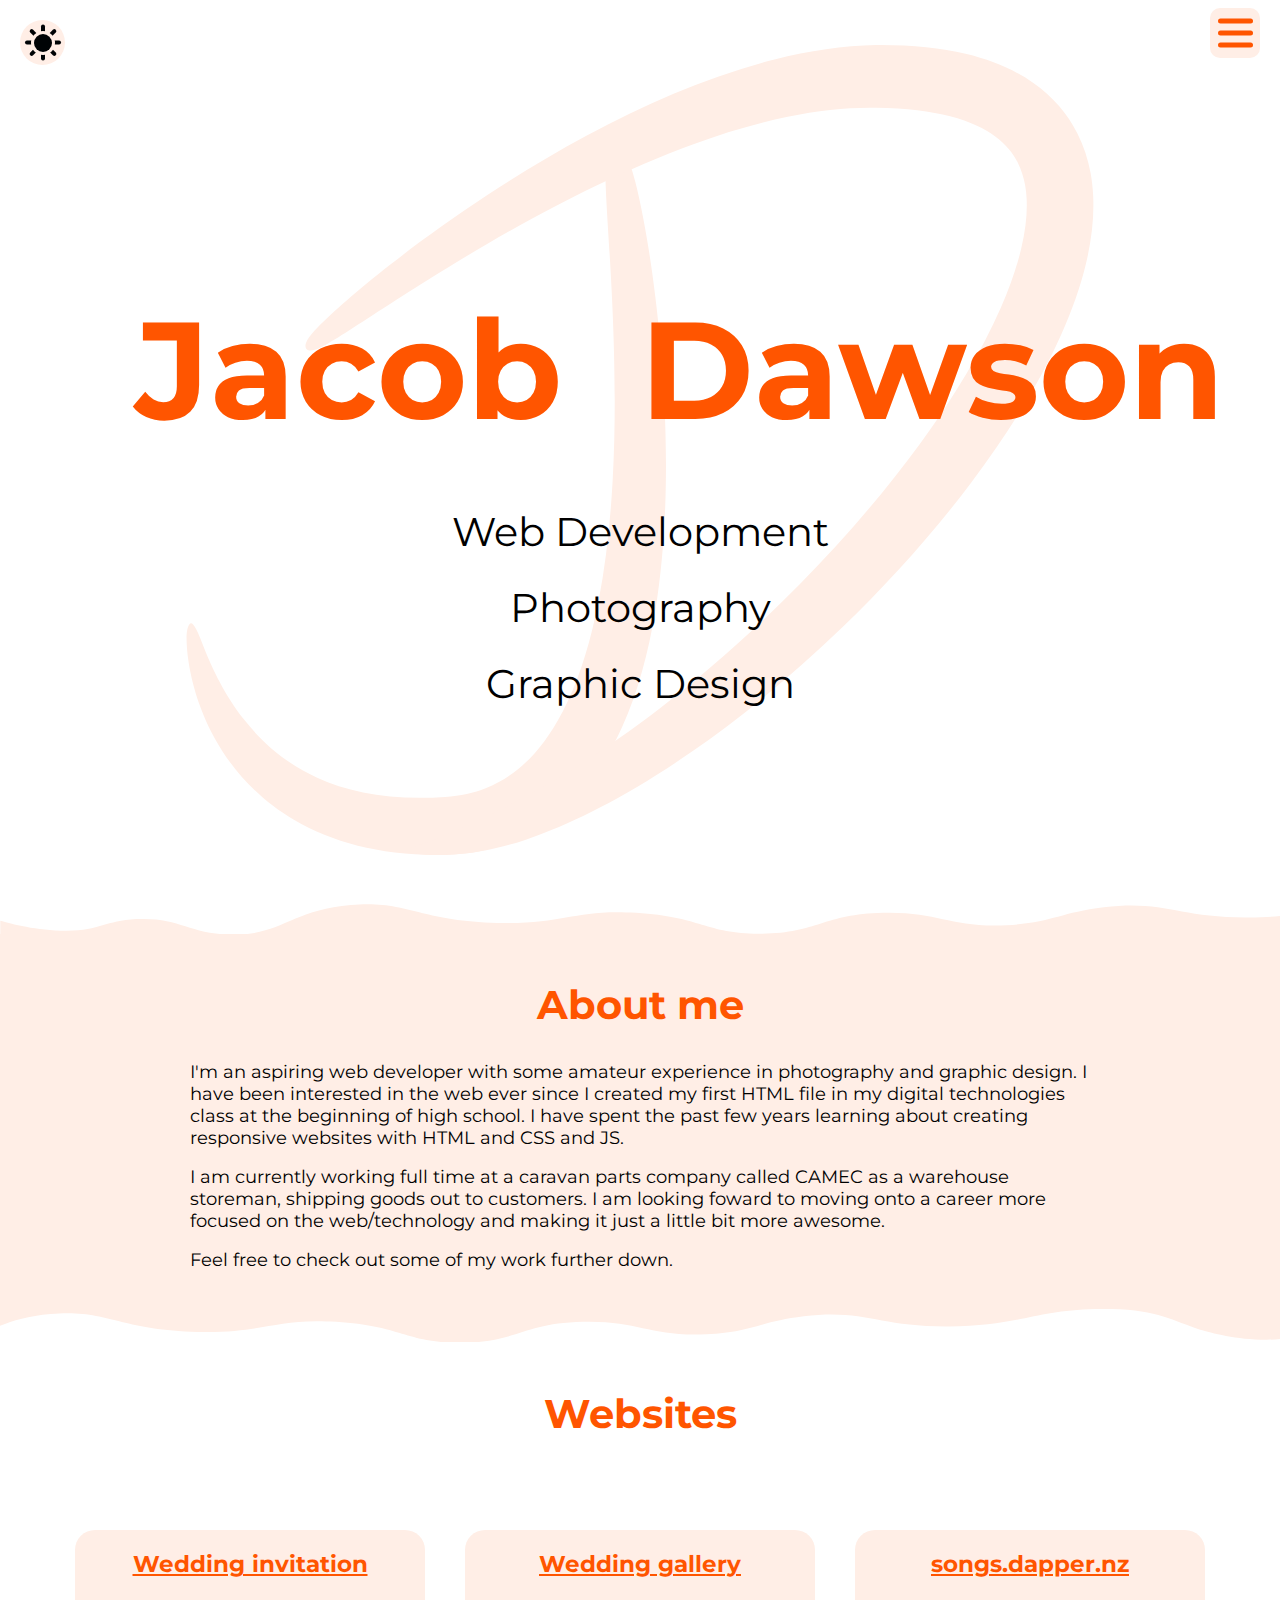
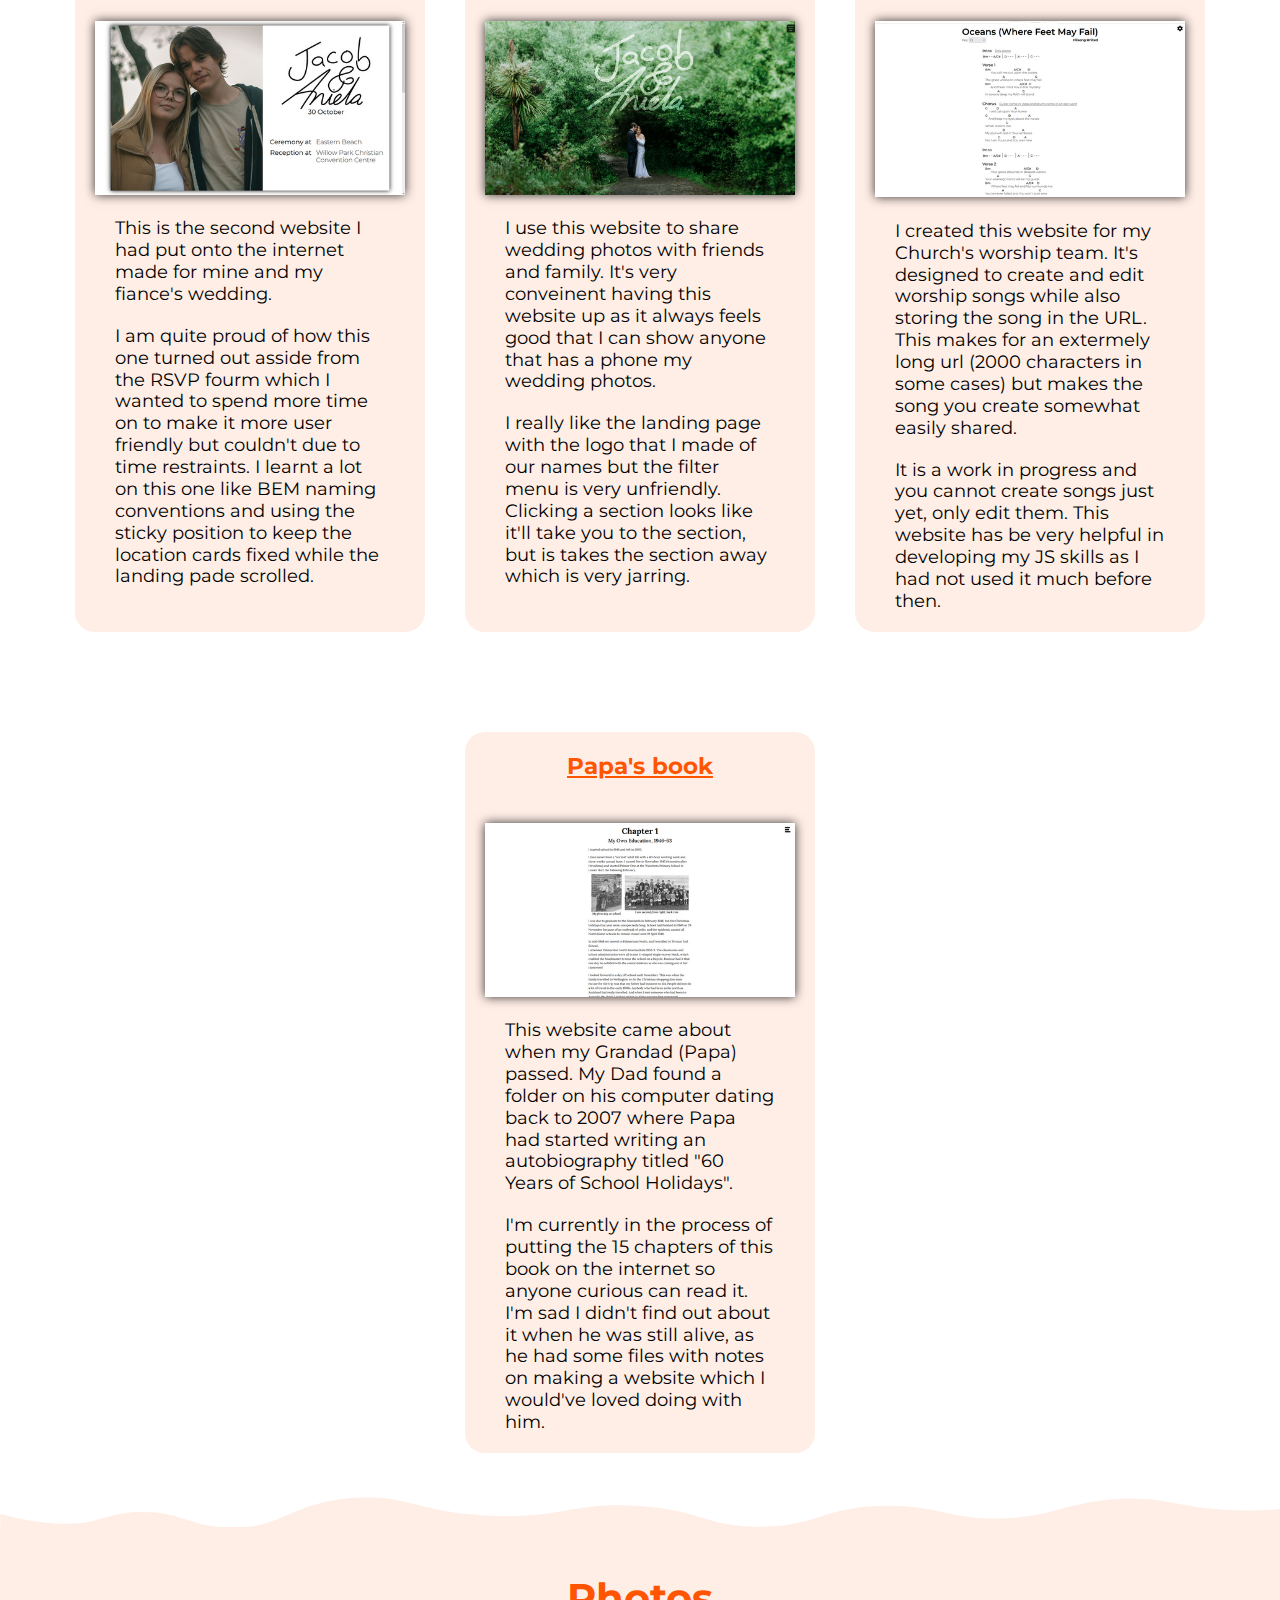
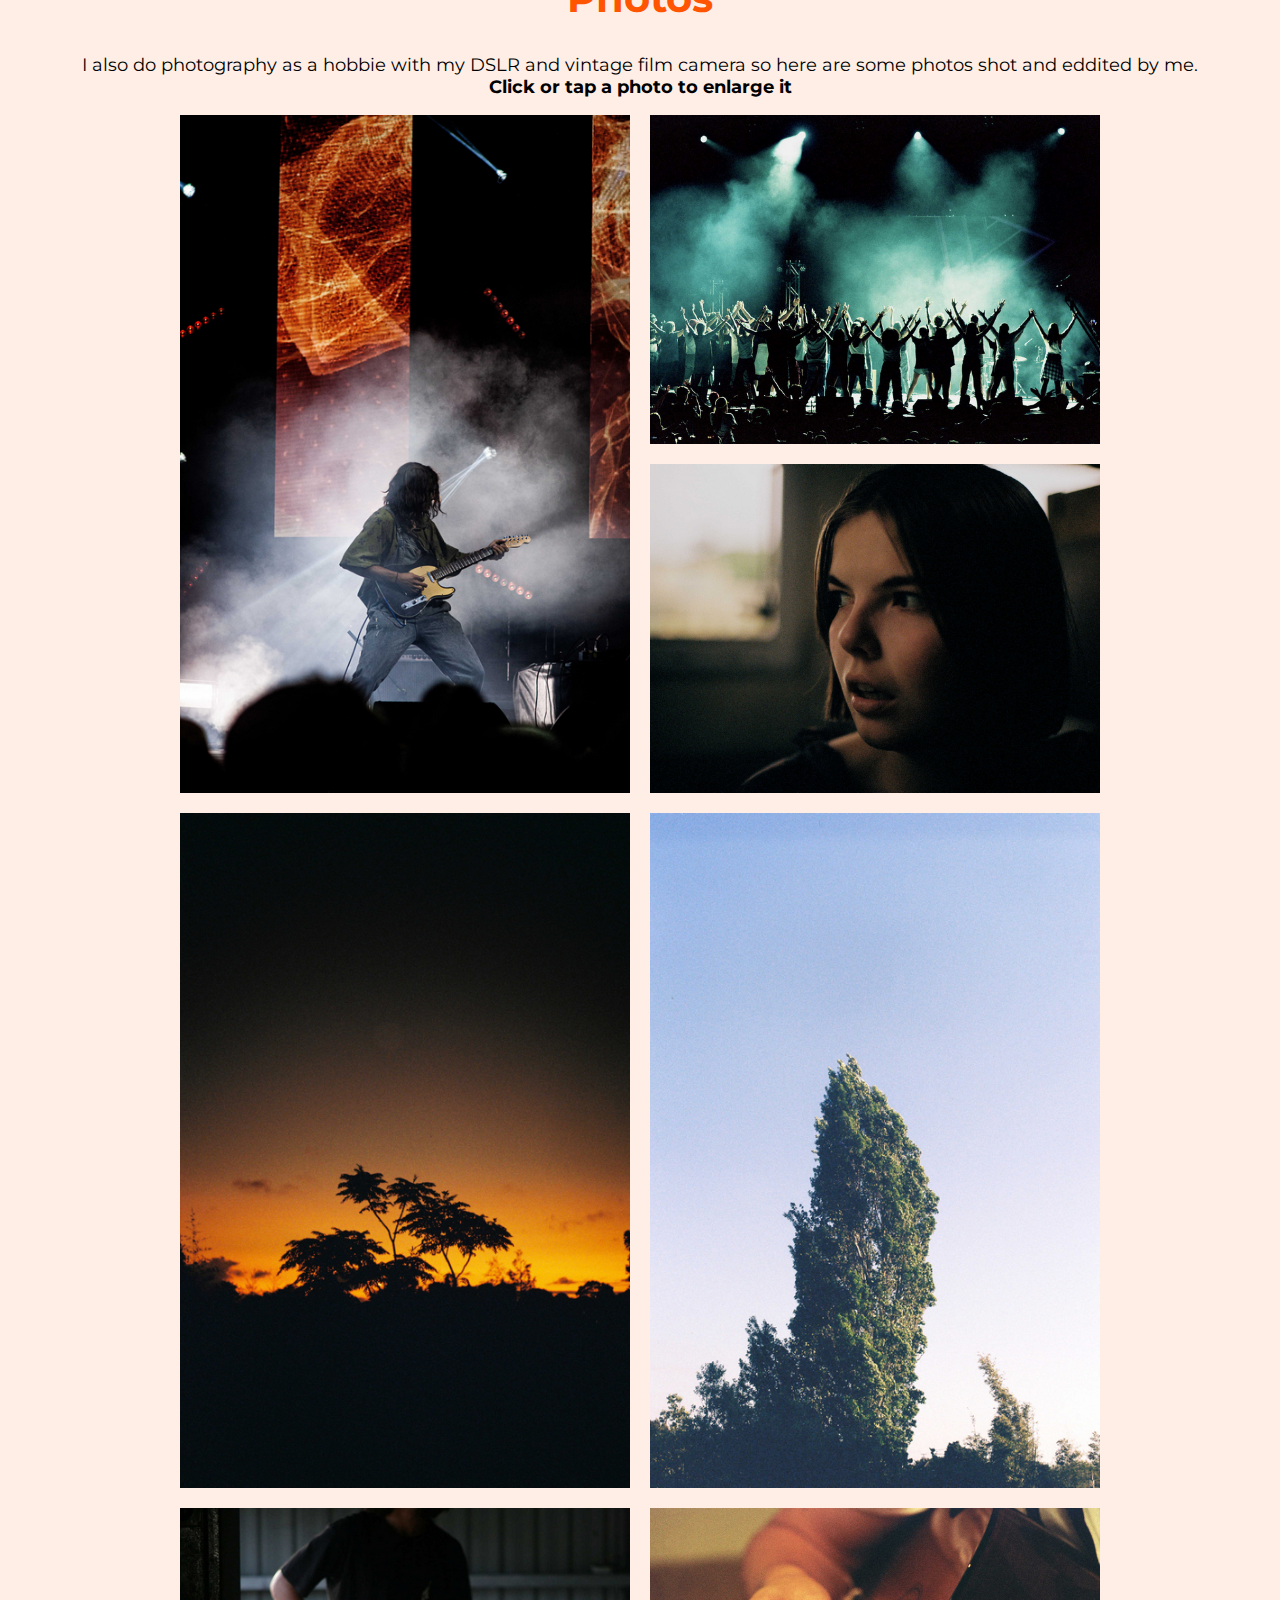
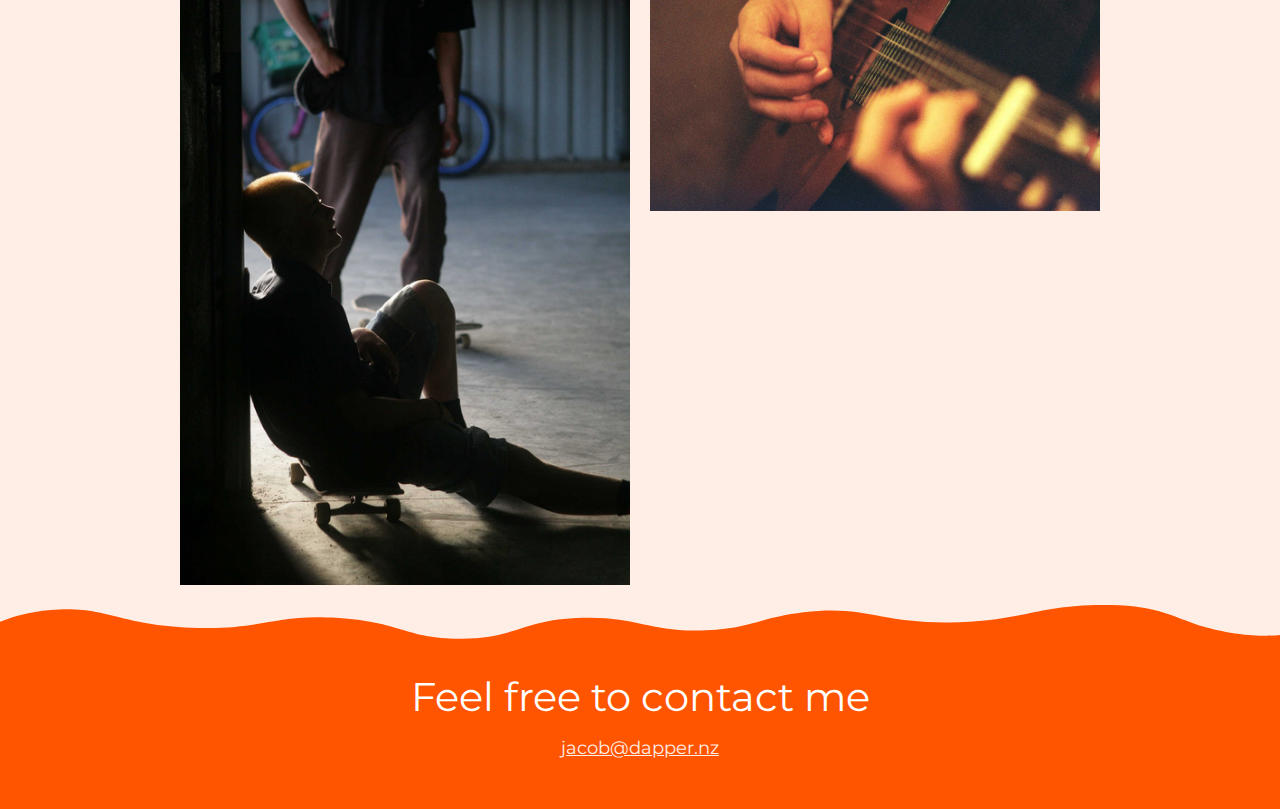
==== commit 54aeb742: "Update index.html" ====
--- a/index.html
+++ b/index.html
@@ -82,7 +82,7 @@
             <div class="text-container">
                 <h2>About me</h2>
 
-                <p>I'm an aspiring web developer with some amateur experience in photography and graphic design. I got interested in the web ever since I created my first html file in my digital technologies class at the beginning of high school. I have spent the past few years learning about creating responsive websites with html and css and javascript.</p>
+                <p>I'm an aspiring web developer with some amateur experience in photography and graphic design. I have been interested in the web ever since I created my first HTML file in my digital technologies class at the beginning of high school. I have spent the past few years learning about creating responsive websites with HTML and CSS and JS.</p>
                 <p>I am currently working full time at a caravan parts company called CAMEC as a warehouse storeman, shipping goods out to customers. I am looking foward to moving onto a career more focused on the web/technology and making it just a little bit more awesome.</p>
                 <p>Feel free to check out some of my work further down.</p>
             </div>
@@ -100,27 +100,27 @@
                     <h3><a href="http://jacobandaniela.com" target="_blank">Wedding invitation</a></h3>
                     <div class="gallery__card__container">
                         <a href="http://jacobandaniela.com" target="_blank"><img src="images/website-screenshots/jacobandaniela.jpg" alt="Wedding invitation" /></a>
-                        <p>This is the second website I have put onto the internet made for mine and my fiance's wedding.</p>
+                        <p>This is the second website I had put onto the internet made for mine and my fiance's wedding.</p>
 
-                        <p>I am quite proud of how this one turned out asside from the rsvp fourm which I wanted to spend more time on to make it more user friendly but couldn't due to time restraints. I learnt a lot on this one like BEM naming conventions and using the sticky position to keep the location cards fixed while the landing pade scrolled.</p>
+                        <p>I am quite proud of how this one turned out asside from the RSVP fourm which I wanted to spend more time on to make it more user friendly but couldn't due to time restraints. I learnt a lot on this one like BEM naming conventions and using the sticky position to keep the location cards fixed while the landing pade scrolled.</p>
                     </div>
                 </div>
                 <div class="gallery__card">
-                    <h3><a href="http://jacobandaniela.com/gallery" target="_blank">Weding gallery</a></h3>
+                    <h3><a href="http://jacobandaniela.com/gallery" target="_blank">Wedding gallery</a></h3>
                     <div class="gallery__card__container">
                         <a href="http://jacobandaniela.com/gallery" target="_blank"><img src="images/website-screenshots/gallery.jpg" alt="Wedding gallery" /></a>
-                        <p>I use this website to share wedding photos with friends and family. Its very conveinent having this website up as it always feels good that I can show anyone that has a phone my wedding photos.</p>
+                        <p>I use this website to share wedding photos with friends and family. It's very conveinent having this website up as it always feels good that I can show anyone that has a phone my wedding photos.</p>
 
-                        <p>I really like the landing page with the logo that I made of our names but the filter menu is very unfriendly. Clicking a section looks like it'll take yopu to it or something but is takes it away which is very jarring.</p>
+                        <p>I really like the landing page with the logo that I made of our names but the filter menu is very unfriendly. Clicking a section looks like it'll take you to the section, but is takes the section away which is very jarring.</p>
                     </div>
                 </div>
                 <div class="gallery__card">
                     <h3><a href="http://songs.dapper.nz/oceans" target="_blank">songs.dapper.nz</a></h3>
                     <div class="gallery__card__container">
                         <a href="http://songs.dapper.nz/oceans" target="_blank"><img src="images/website-screenshots/songs.jpg" alt="songs.dapper.nz" /></a>
-                        <p>I created this website for my churche's worship team. It's designed to create and edit worship songs while also storing the song in the url. This makes for an extermely long url (2000 characters in some cases) but makes the song you create somewhat easily shared.</p>
+                        <p>I created this website for my Church's worship team. It's designed to create and edit worship songs while also storing the song in the URL. This makes for an extermely long url (2000 characters in some cases) but makes the song you create somewhat easily shared.</p>
 
-                        <p>It is a work in progress and you cannot create songs just yet, only edit them. This website has be very helpful in drveloping my js skills as I had not used it much before then.</p>
+                        <p>It is a work in progress and you cannot create songs just yet, only edit them. This website has be very helpful in developing my JS skills as I had not used it much before then.</p>
                     </div>
                 </div>
                 <div class="gallery__card">
@@ -129,7 +129,7 @@
                         <a href="http://papas-book.netlify.app/" target="_blank"><img src="images/website-screenshots/papa.jpg" alt="Papa's book" /></a>
                         <p>This website came about when my Grandad (Papa) passed. My Dad found a folder on his computer dating back to 2007 where Papa had started writing an autobiography titled "60 Years of School Holidays".</p>
 
-                        <p>I'm currently in the process of putting the 15 chapters of this book on the internet so anyone curious can read it. I'm sad I didn't find out about it when he was still alive as he had some files with notes on making a website which I wouldve loved doing with him.</p>
+                        <p>I'm currently in the process of putting the 15 chapters of this book on the internet so anyone curious can read it. I'm sad I didn't find out about it when he was still alive, as he had some files with notes on making a website which I would've loved doing with him.</p>
                     </div>
                 </div>
             </div>
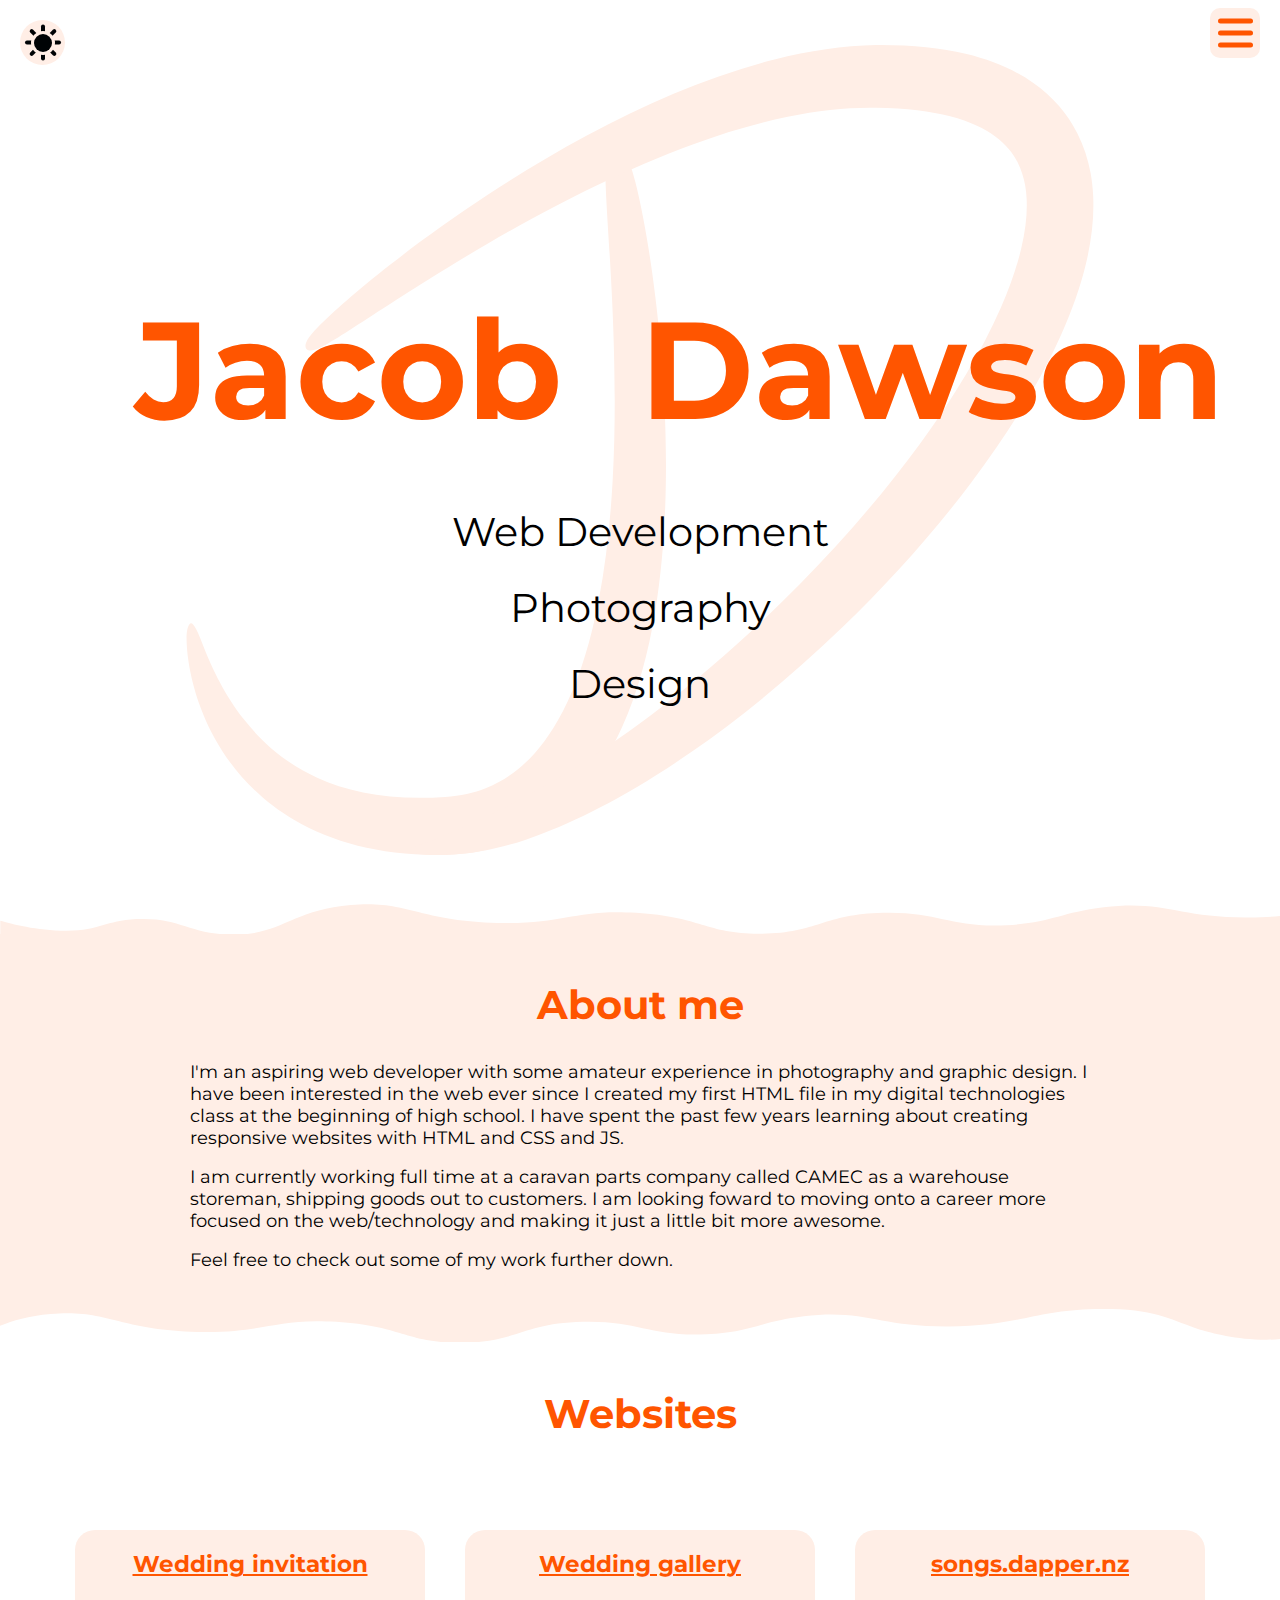
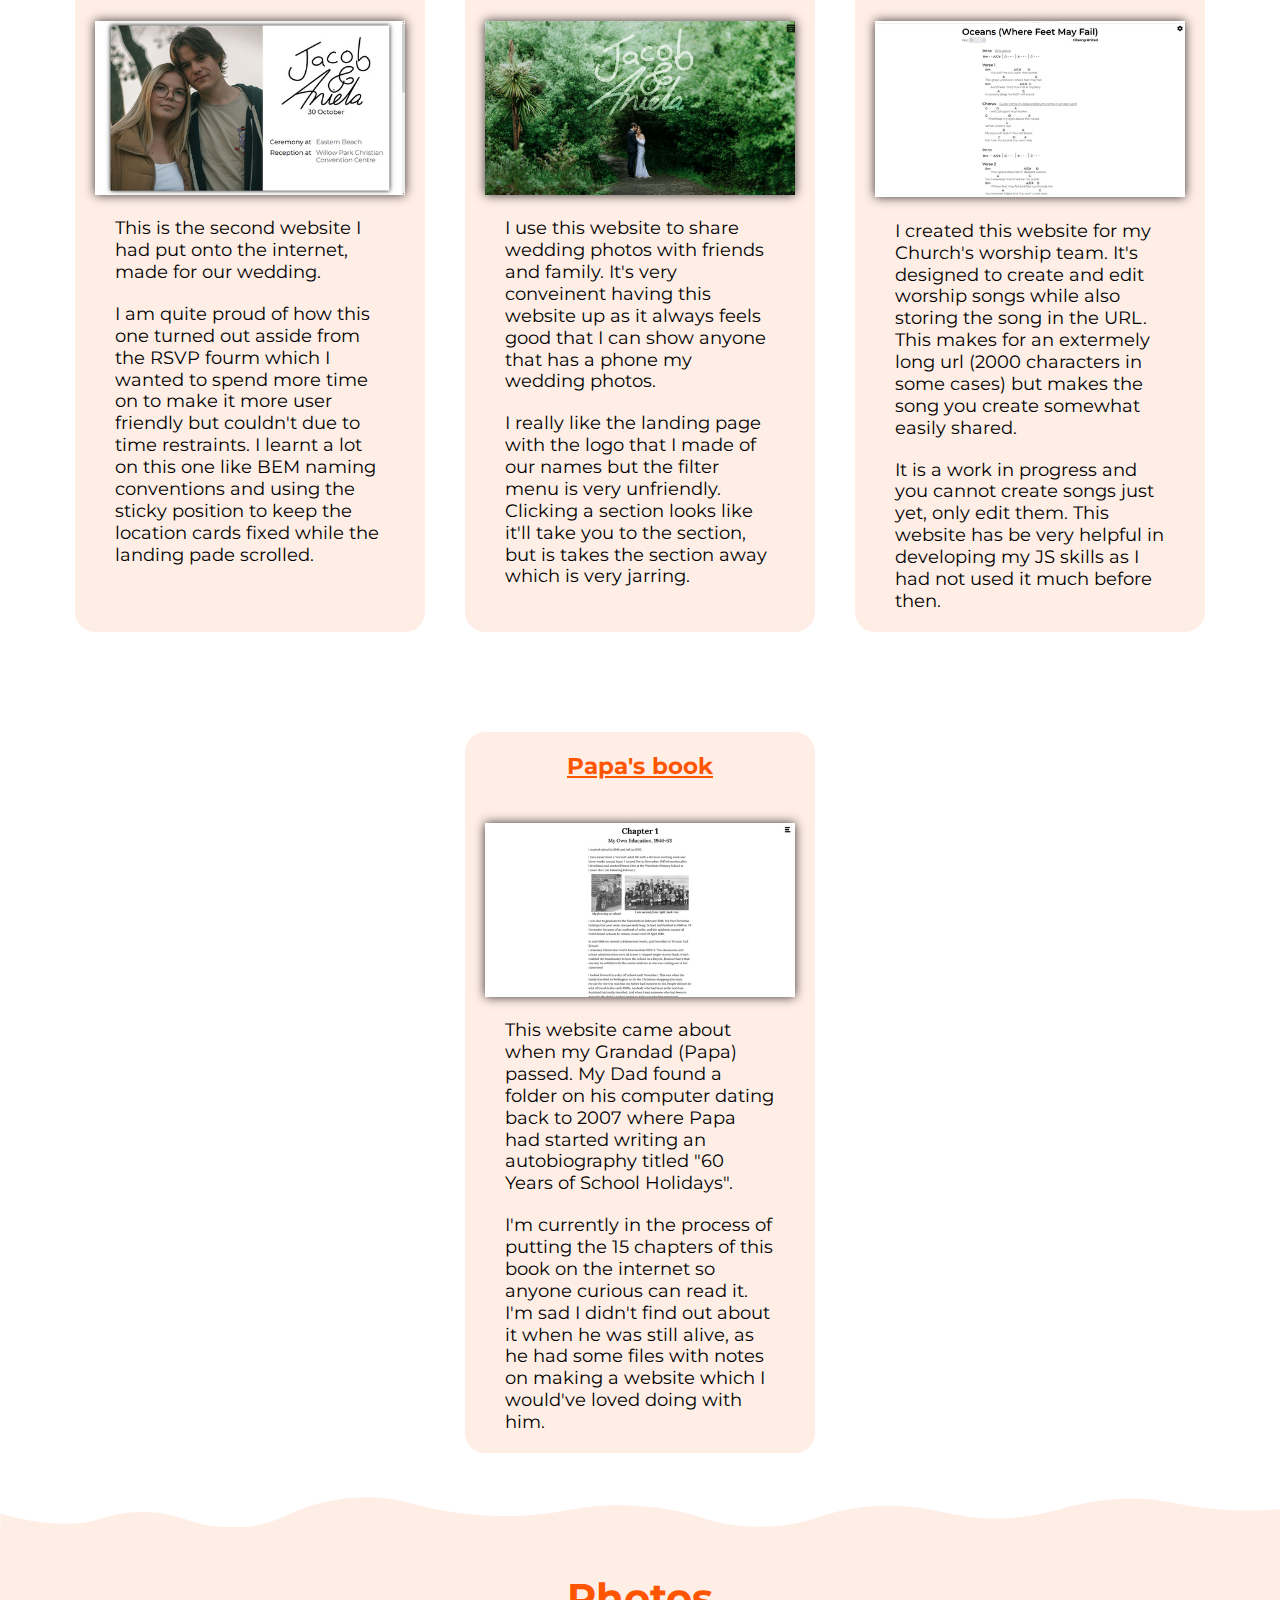
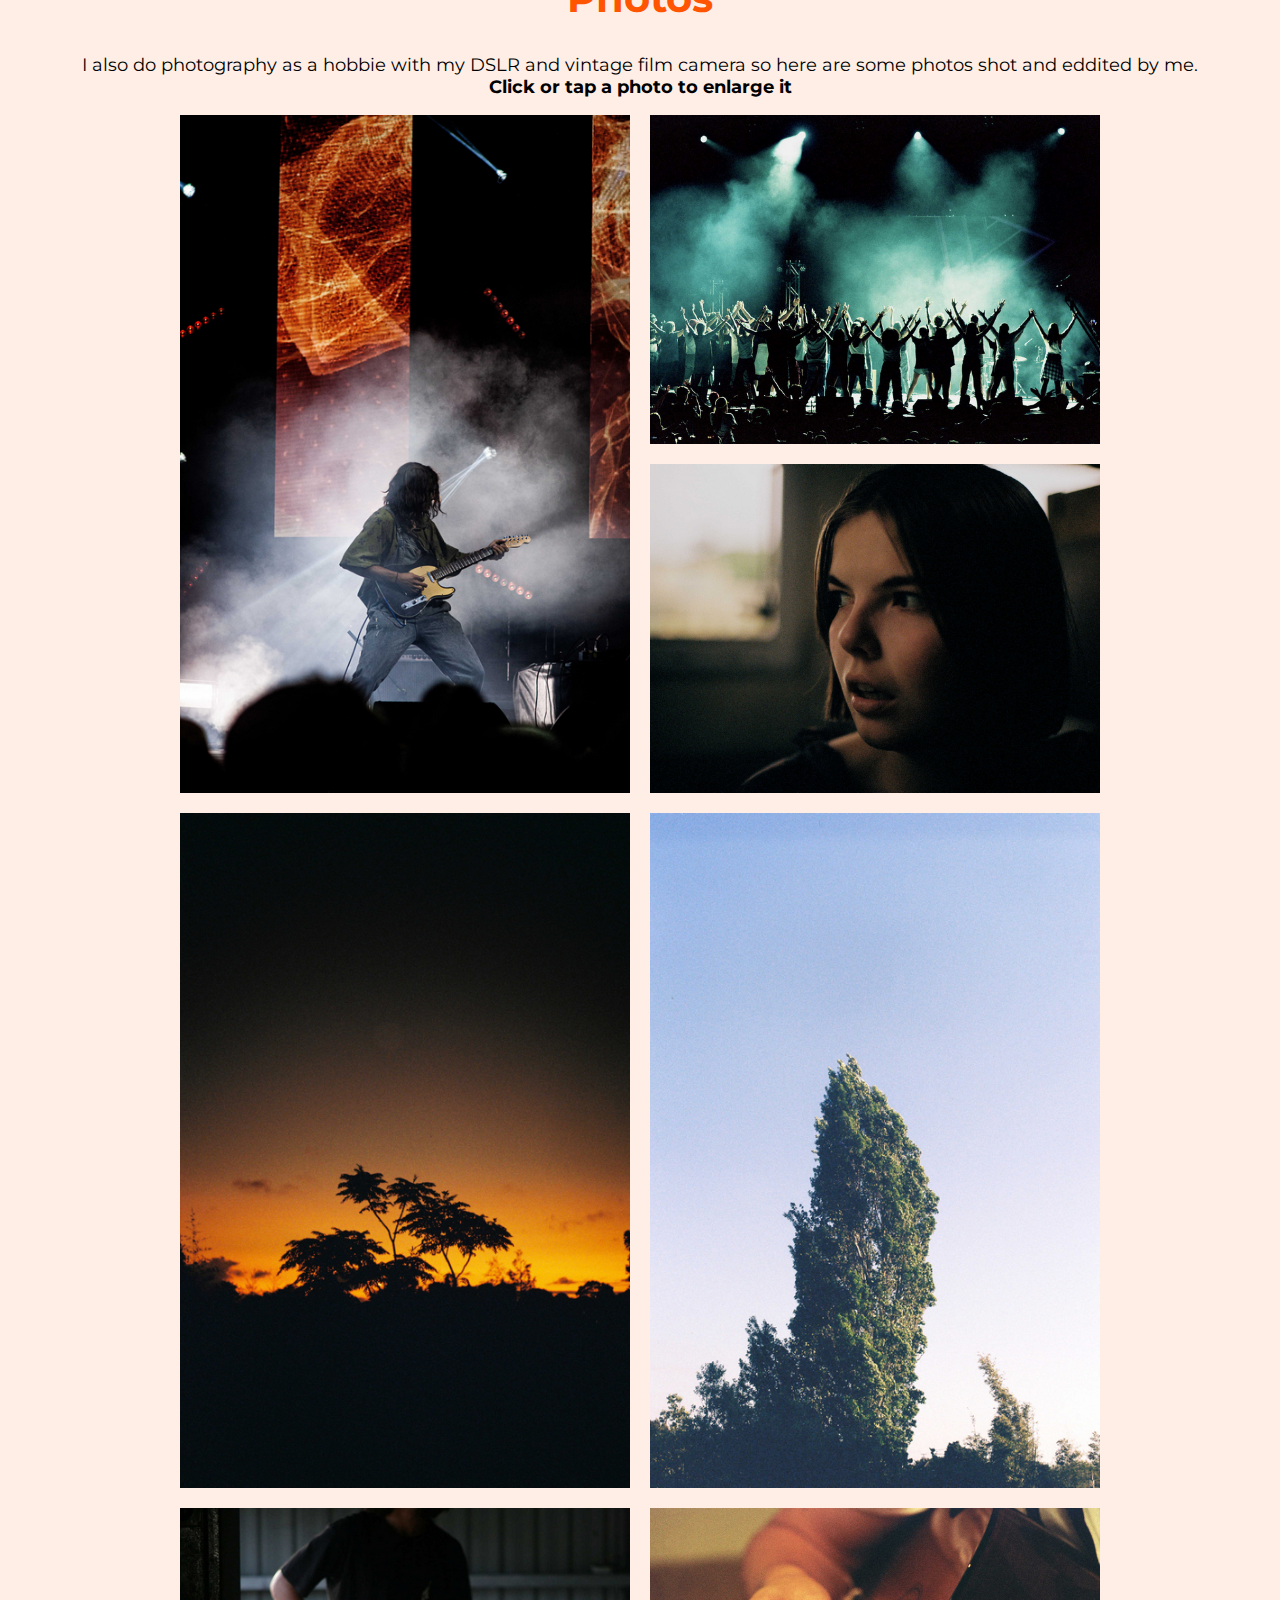
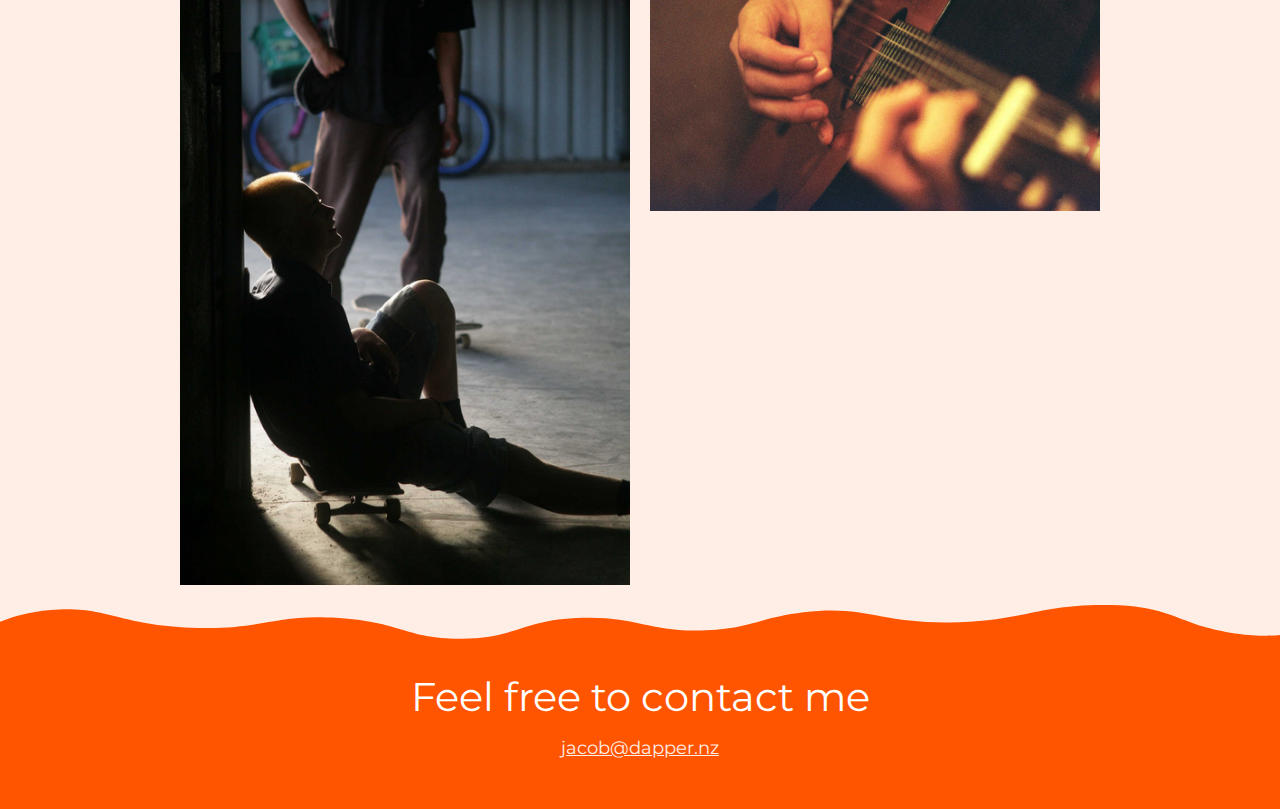
==== commit 9abf599b: "Update index.html" ====
--- a/index.html
+++ b/index.html
@@ -69,7 +69,7 @@
                 <div class="land__container__info">
                     <button onclick="scrollToWebsites()"><h2>Web Development</h2></button>
                     <button onclick="scrollToPhotos()"><h2>Photography</h2></button>
-                    <h2>Graphic Design</h2>
+                    <h2>Design</h2>
                 </div>
             </div>
         </div>
@@ -100,7 +100,7 @@
                     <h3><a href="http://jacobandaniela.com" target="_blank">Wedding invitation</a></h3>
                     <div class="gallery__card__container">
                         <a href="http://jacobandaniela.com" target="_blank"><img src="images/website-screenshots/jacobandaniela.jpg" alt="Wedding invitation" /></a>
-                        <p>This is the second website I had put onto the internet made for mine and my fiance's wedding.</p>
+                        <p>This is the second website I had put onto the internet, made for our wedding.</p>
 
                         <p>I am quite proud of how this one turned out asside from the RSVP fourm which I wanted to spend more time on to make it more user friendly but couldn't due to time restraints. I learnt a lot on this one like BEM naming conventions and using the sticky position to keep the location cards fixed while the landing pade scrolled.</p>
                     </div>
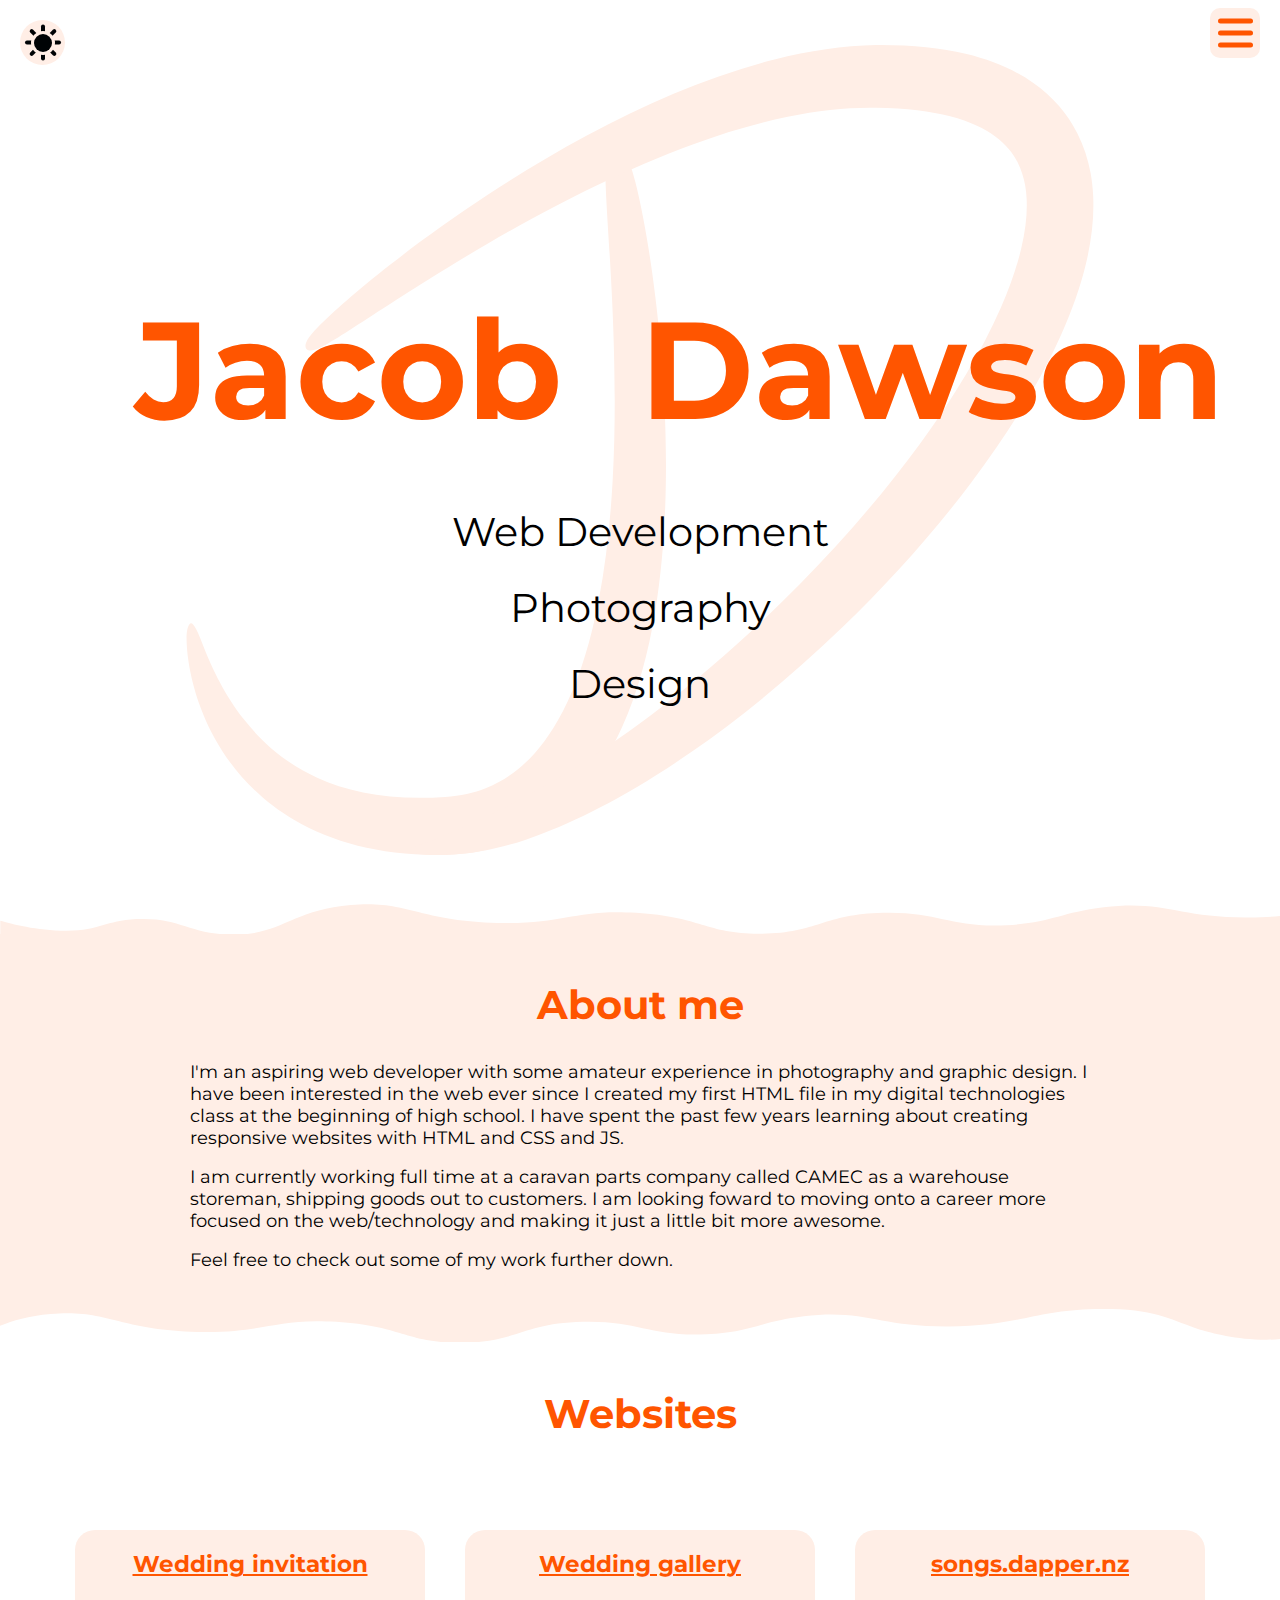
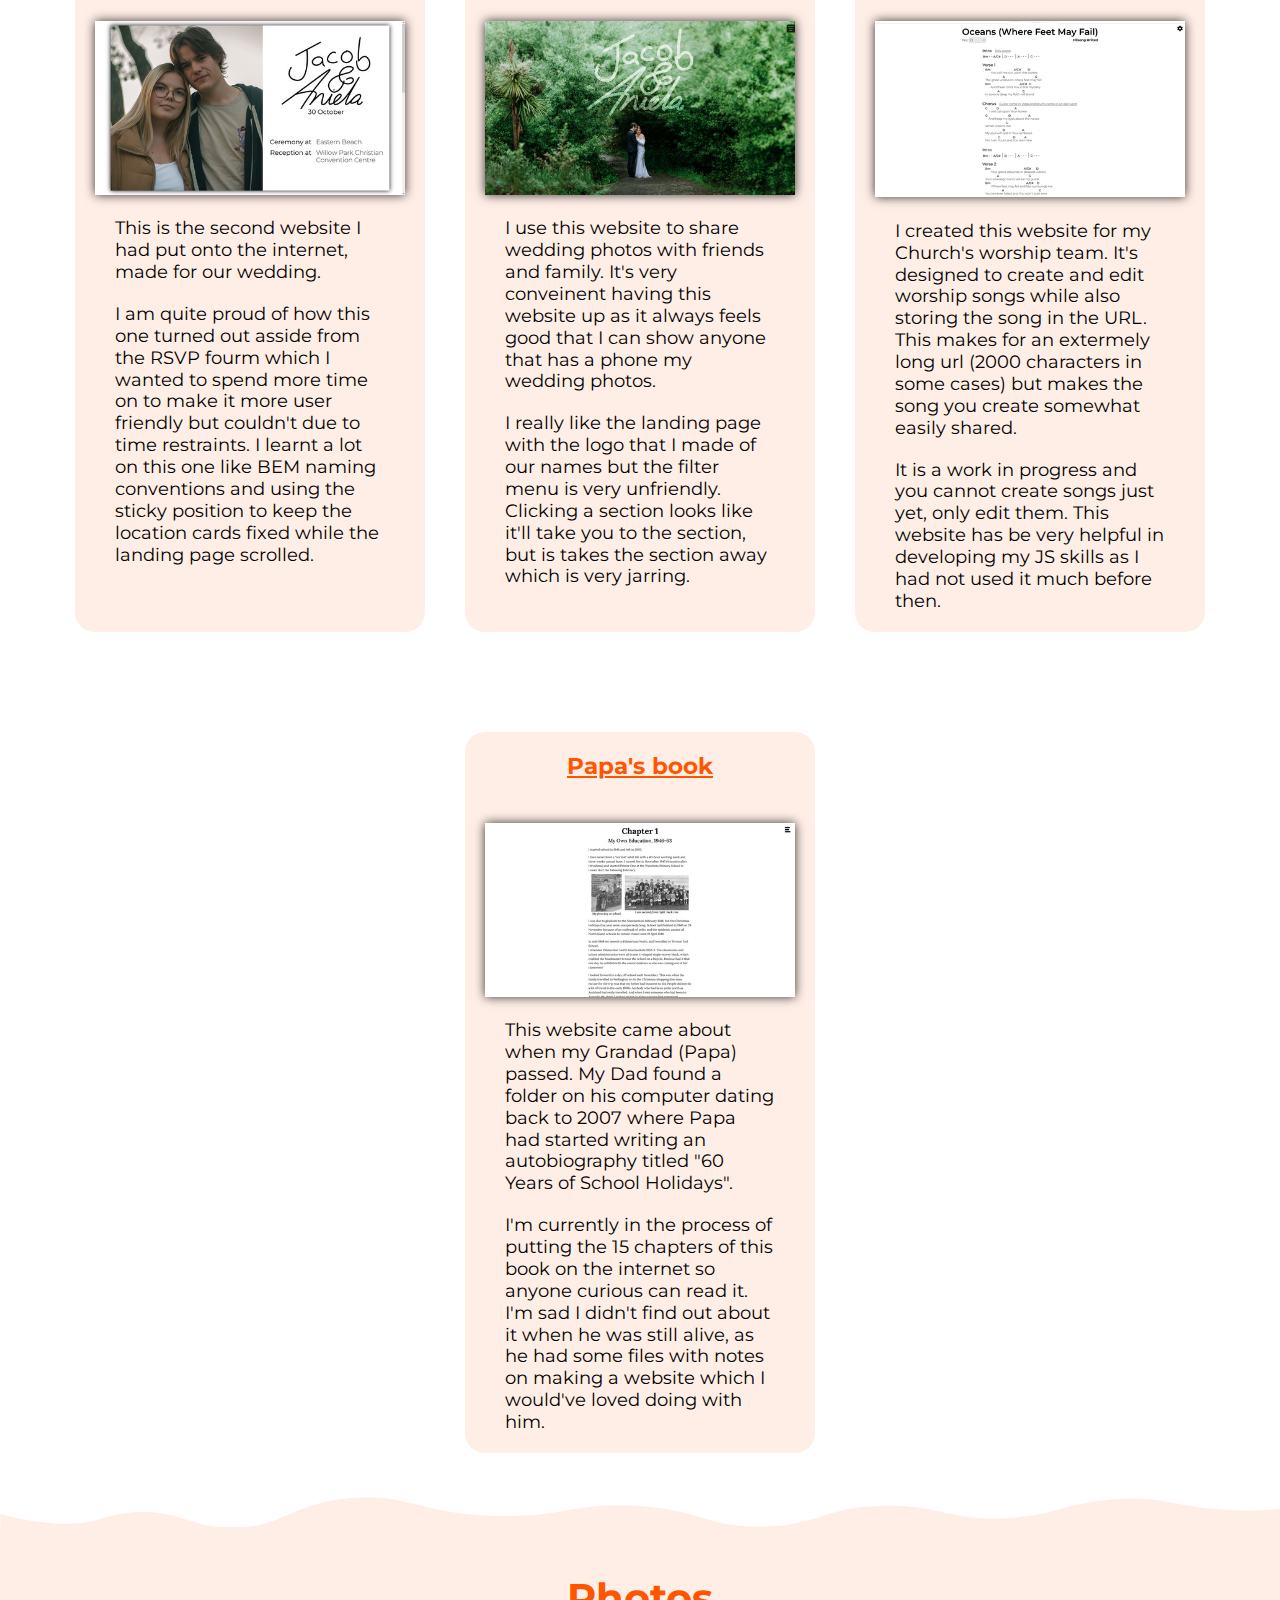
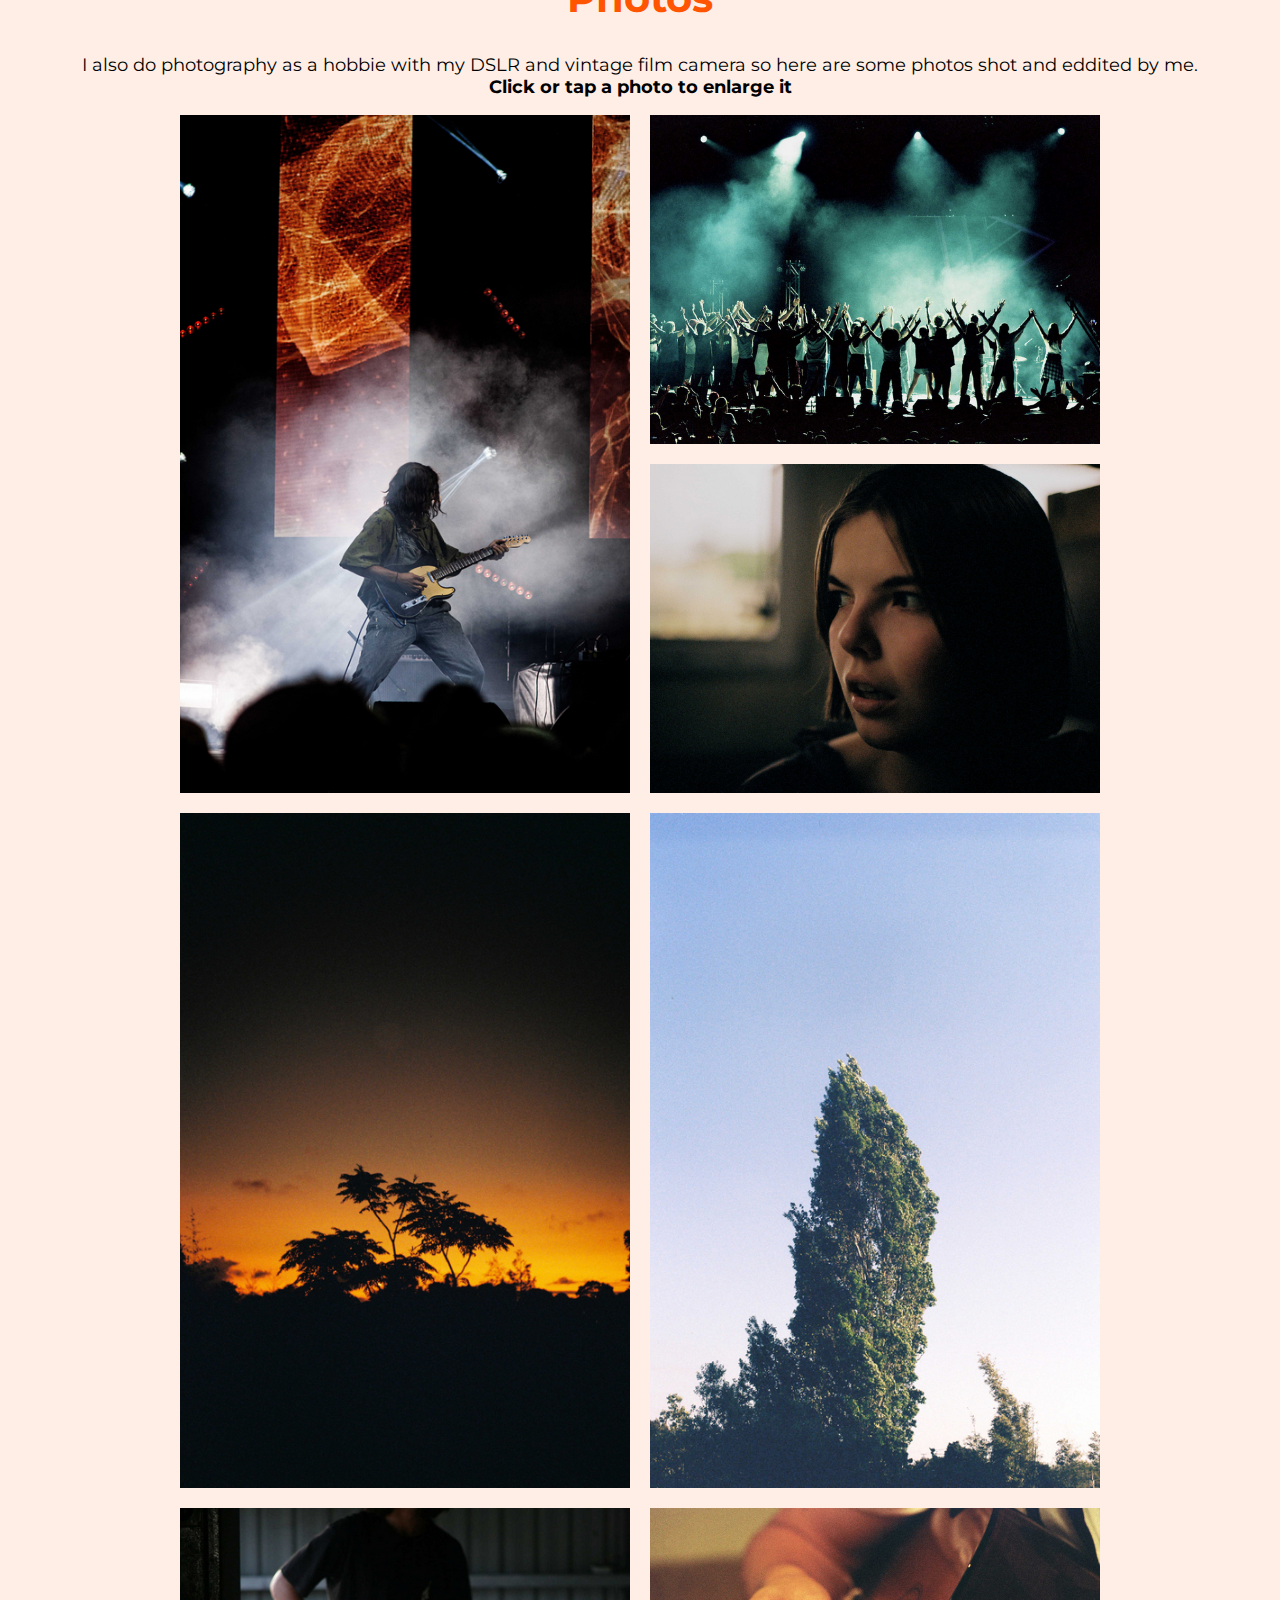
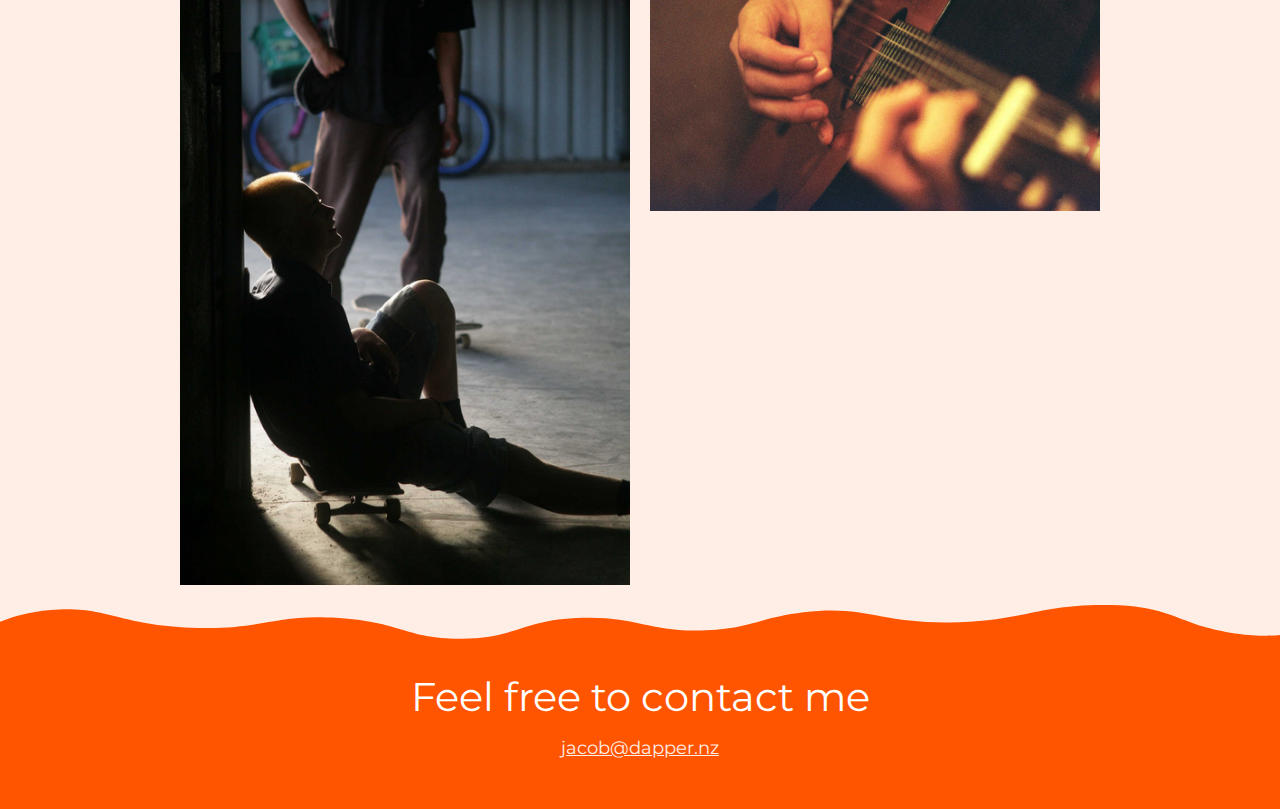
==== commit 8b427e1c: "Update index.html" ====
--- a/index.html
+++ b/index.html
@@ -102,7 +102,7 @@
                         <a href="http://jacobandaniela.com" target="_blank"><img src="images/website-screenshots/jacobandaniela.jpg" alt="Wedding invitation" /></a>
                         <p>This is the second website I had put onto the internet, made for our wedding.</p>
 
-                        <p>I am quite proud of how this one turned out asside from the RSVP fourm which I wanted to spend more time on to make it more user friendly but couldn't due to time restraints. I learnt a lot on this one like BEM naming conventions and using the sticky position to keep the location cards fixed while the landing pade scrolled.</p>
+                        <p>I am quite proud of how this one turned out asside from the RSVP fourm which I wanted to spend more time on to make it more user friendly but couldn't due to time restraints. I learnt a lot on this one like BEM naming conventions and using the sticky position to keep the location cards fixed while the landing page scrolled.</p>
                     </div>
                 </div>
                 <div class="gallery__card">
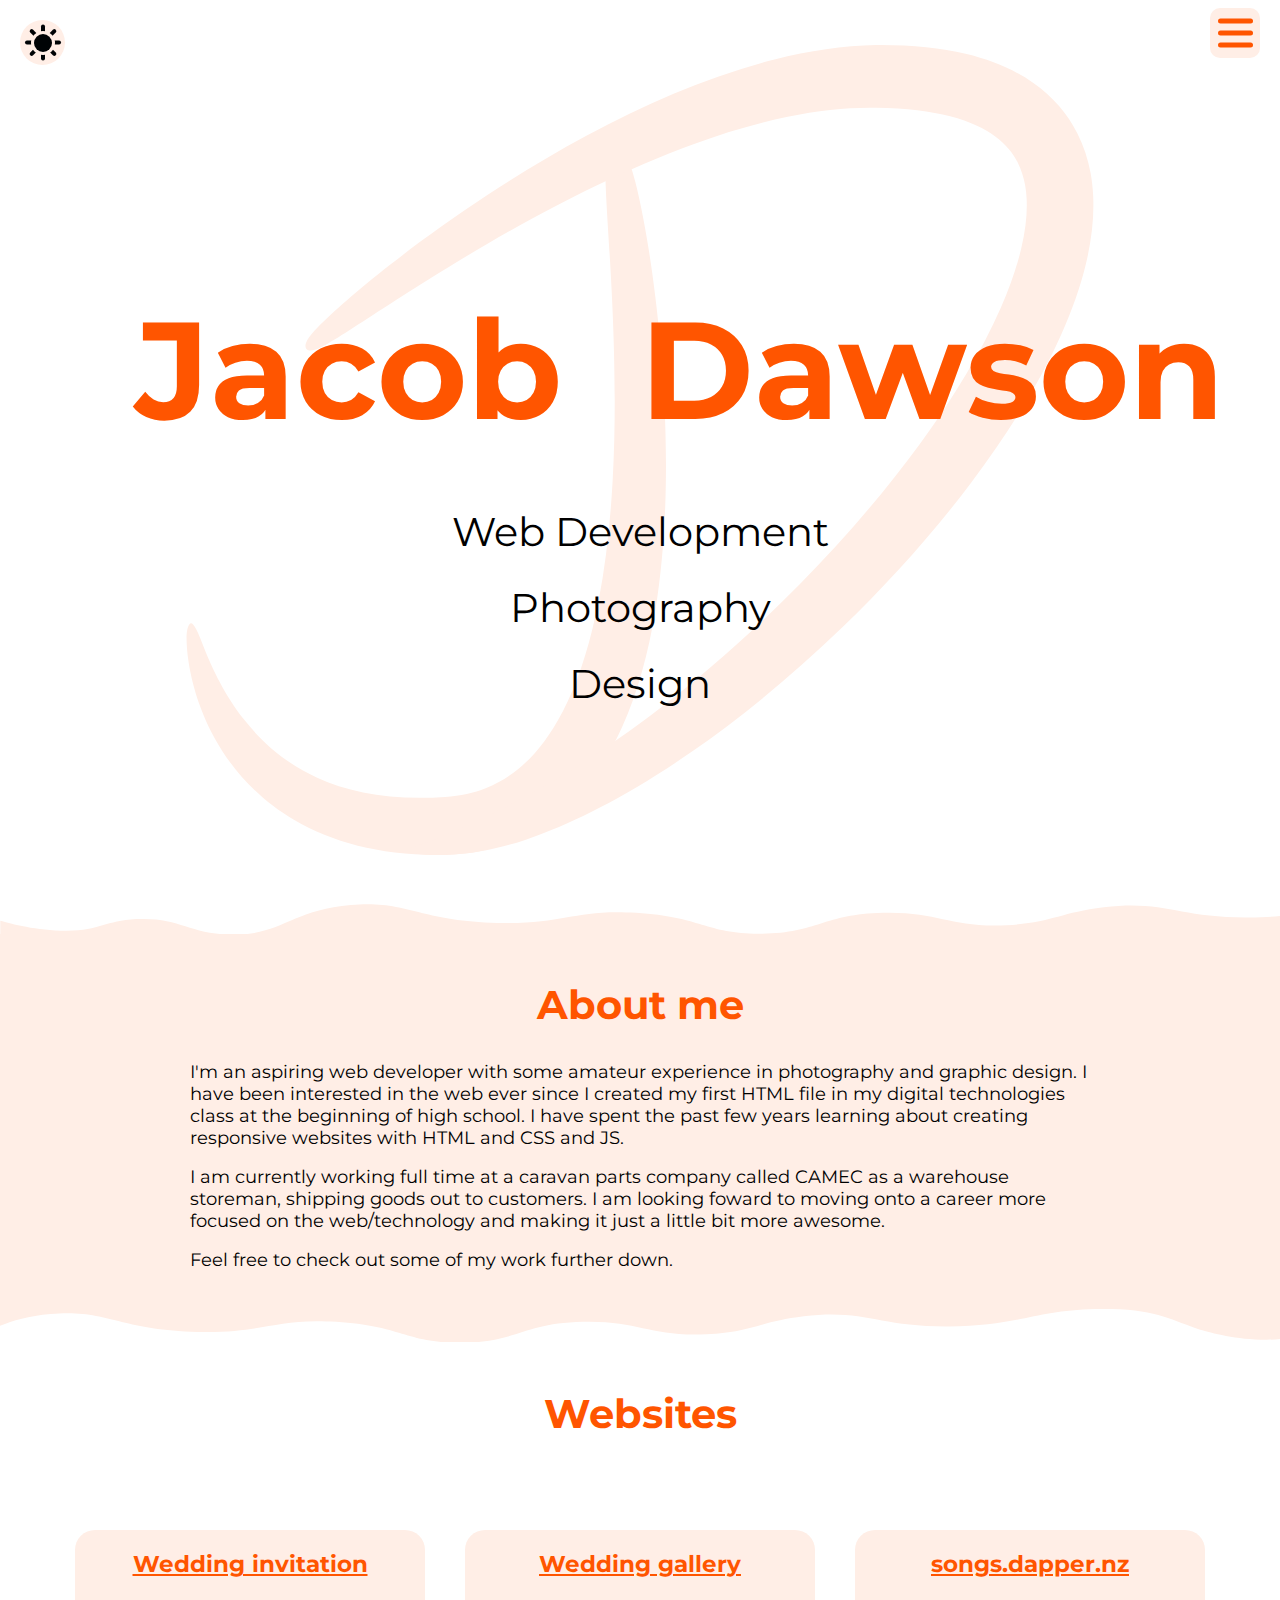
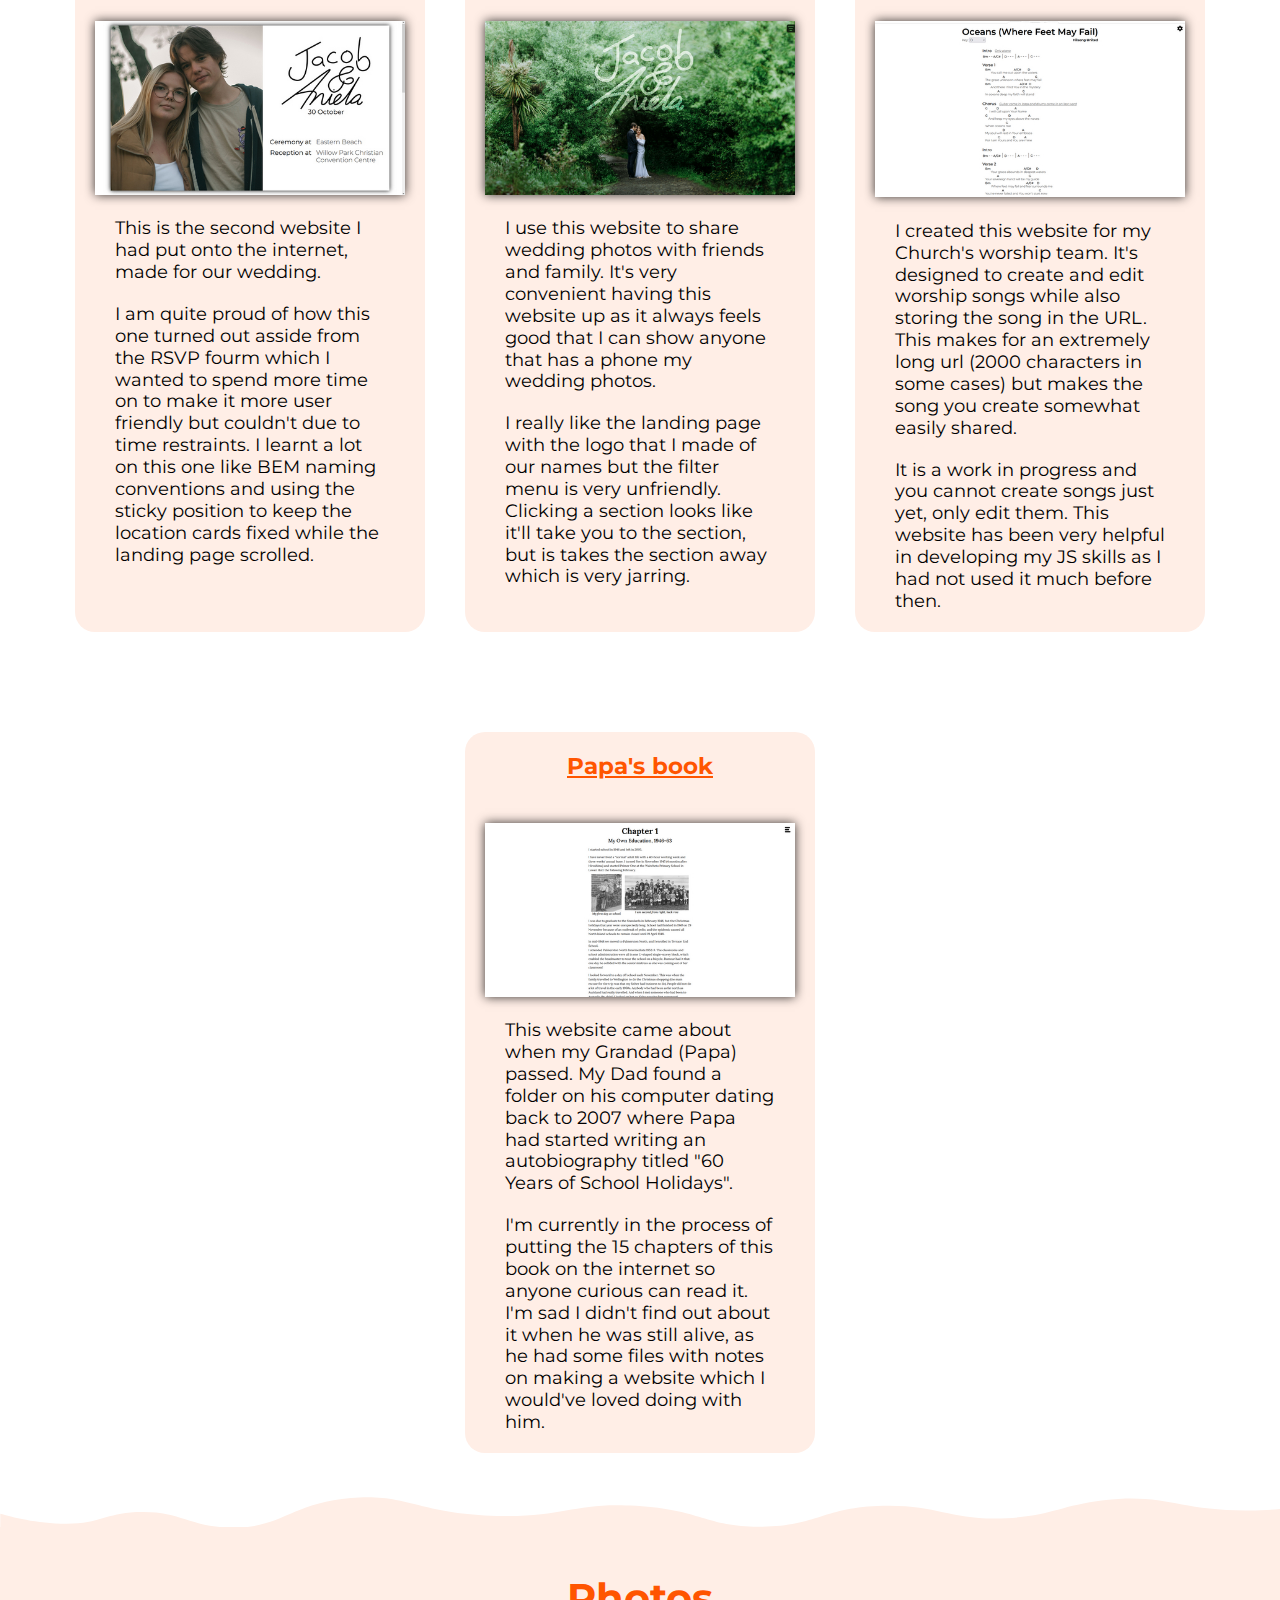
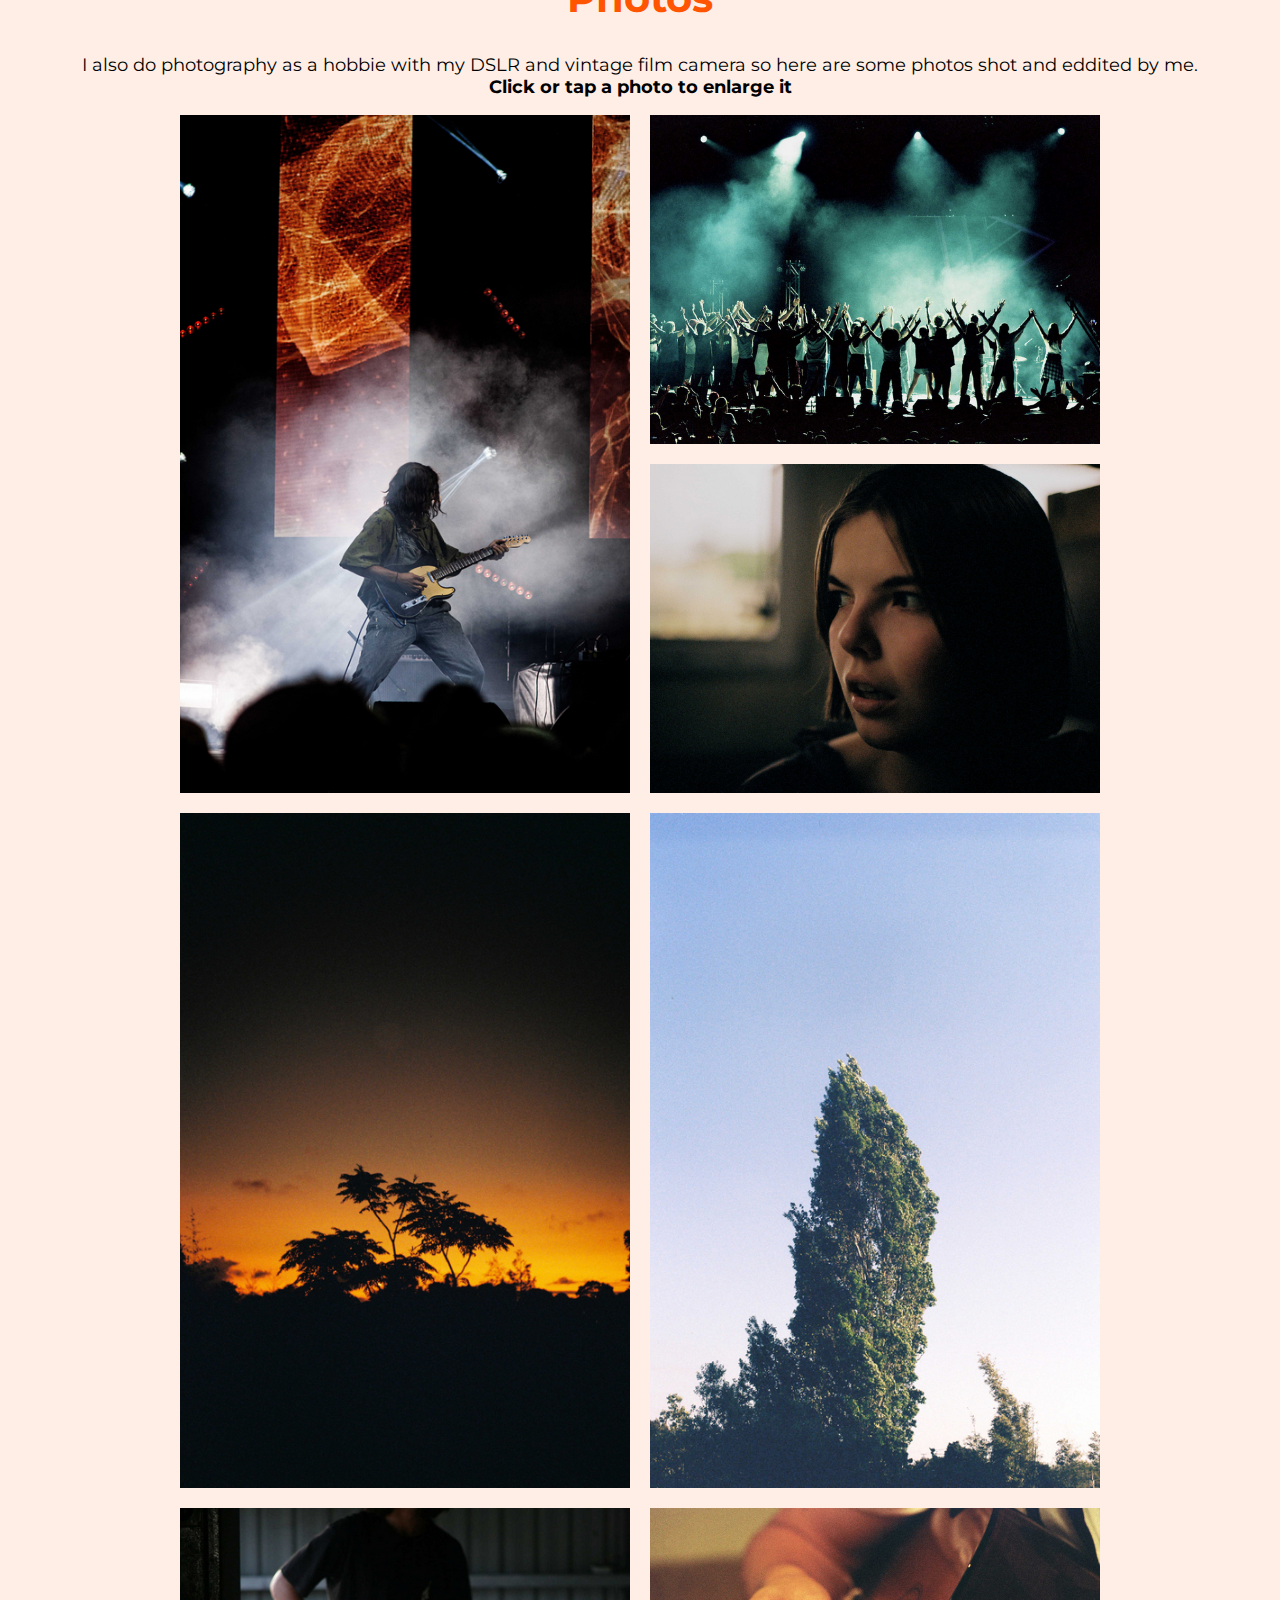
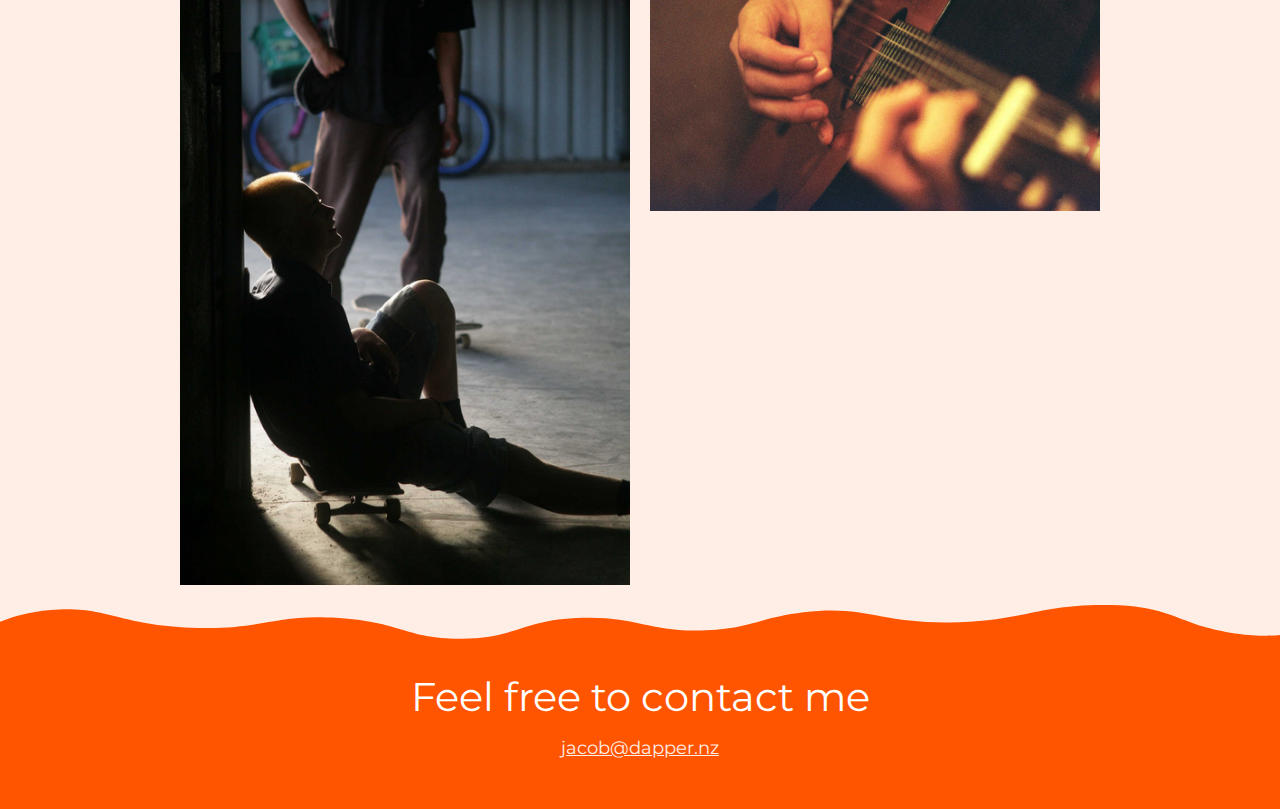
==== commit ba5d4b10: "Update index.html" ====
--- a/index.html
+++ b/index.html
@@ -109,7 +109,7 @@
                     <h3><a href="http://jacobandaniela.com/gallery" target="_blank">Wedding gallery</a></h3>
                     <div class="gallery__card__container">
                         <a href="http://jacobandaniela.com/gallery" target="_blank"><img src="images/website-screenshots/gallery.jpg" alt="Wedding gallery" /></a>
-                        <p>I use this website to share wedding photos with friends and family. It's very conveinent having this website up as it always feels good that I can show anyone that has a phone my wedding photos.</p>
+                        <p>I use this website to share wedding photos with friends and family. It's very convenient having this website up as it always feels good that I can show anyone that has a phone my wedding photos.</p>
 
                         <p>I really like the landing page with the logo that I made of our names but the filter menu is very unfriendly. Clicking a section looks like it'll take you to the section, but is takes the section away which is very jarring.</p>
                     </div>
@@ -118,9 +118,9 @@
                     <h3><a href="http://songs.dapper.nz/oceans" target="_blank">songs.dapper.nz</a></h3>
                     <div class="gallery__card__container">
                         <a href="http://songs.dapper.nz/oceans" target="_blank"><img src="images/website-screenshots/songs.jpg" alt="songs.dapper.nz" /></a>
-                        <p>I created this website for my Church's worship team. It's designed to create and edit worship songs while also storing the song in the URL. This makes for an extermely long url (2000 characters in some cases) but makes the song you create somewhat easily shared.</p>
+                        <p>I created this website for my Church's worship team. It's designed to create and edit worship songs while also storing the song in the URL. This makes for an extremely long url (2000 characters in some cases) but makes the song you create somewhat easily shared.</p>
 
-                        <p>It is a work in progress and you cannot create songs just yet, only edit them. This website has be very helpful in developing my JS skills as I had not used it much before then.</p>
+                        <p>It is a work in progress and you cannot create songs just yet, only edit them. This website has been very helpful in developing my JS skills as I had not used it much before then.</p>
                     </div>
                 </div>
                 <div class="gallery__card">
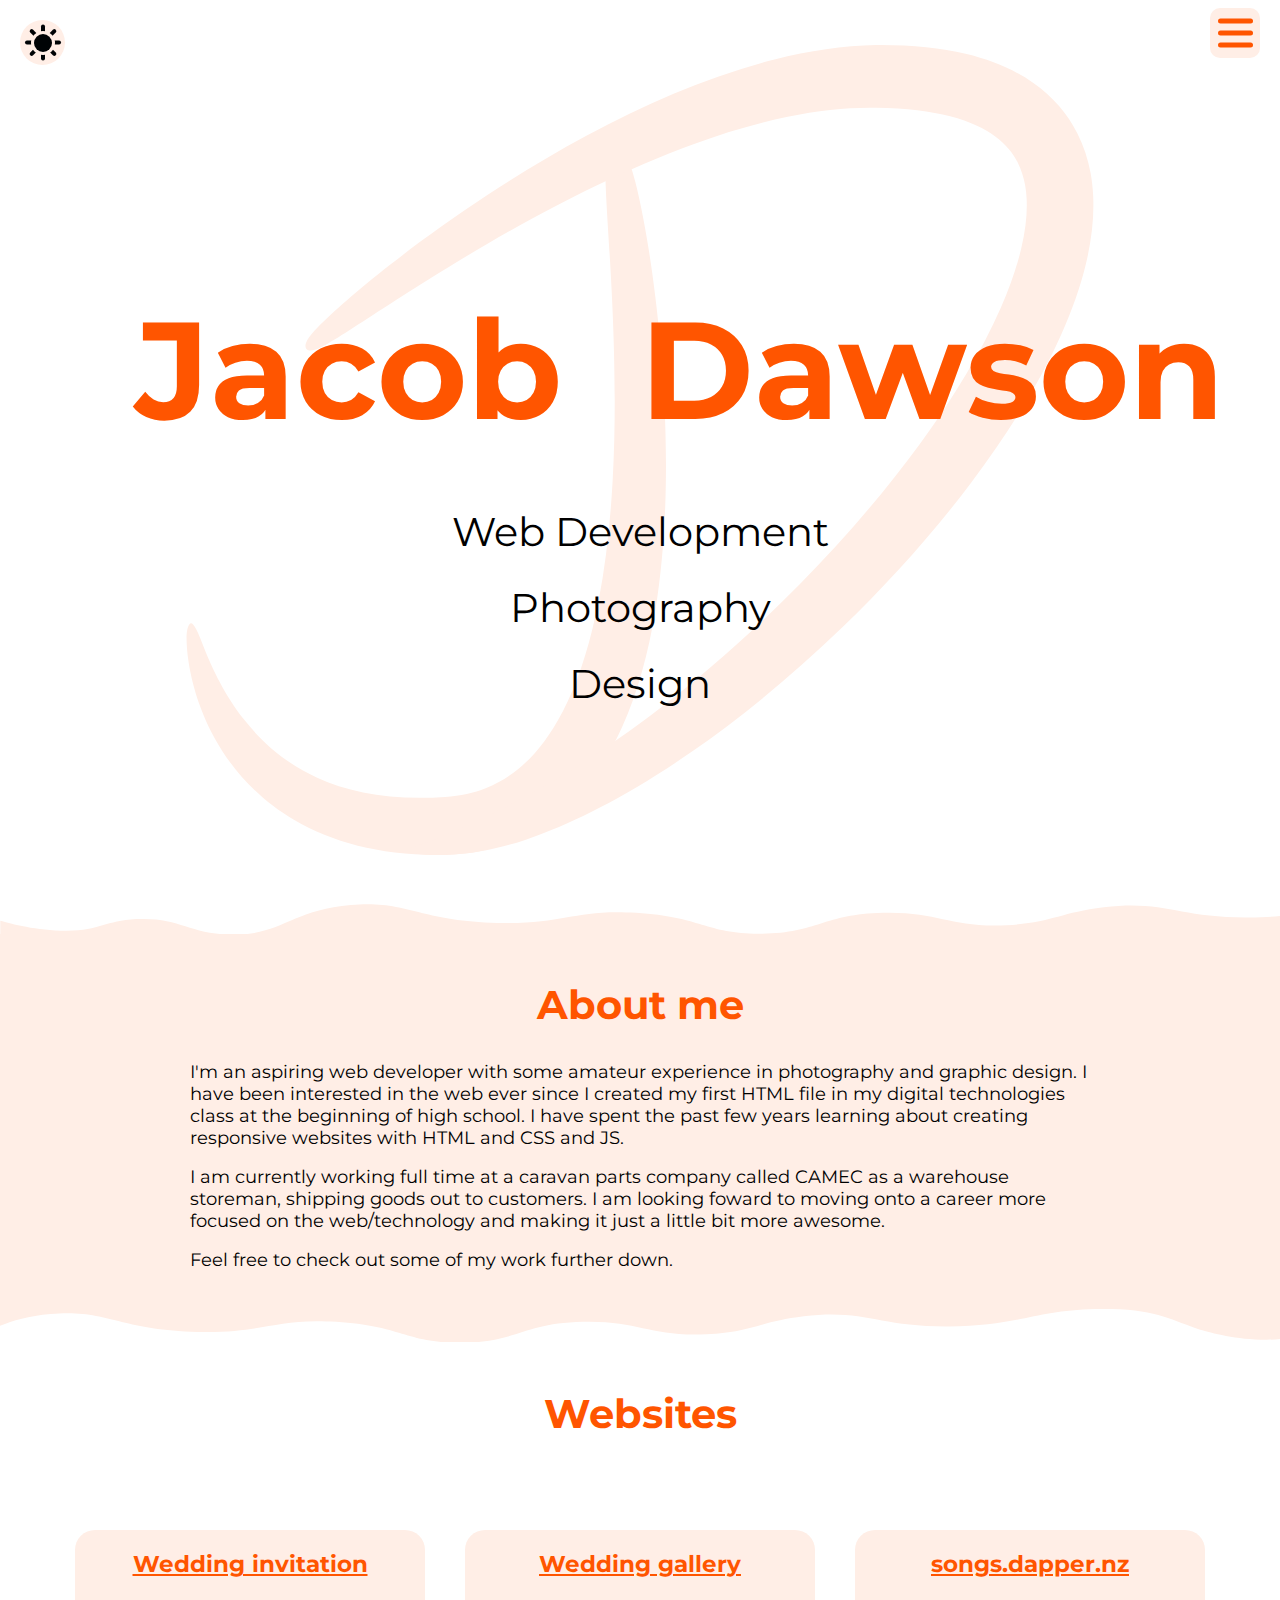
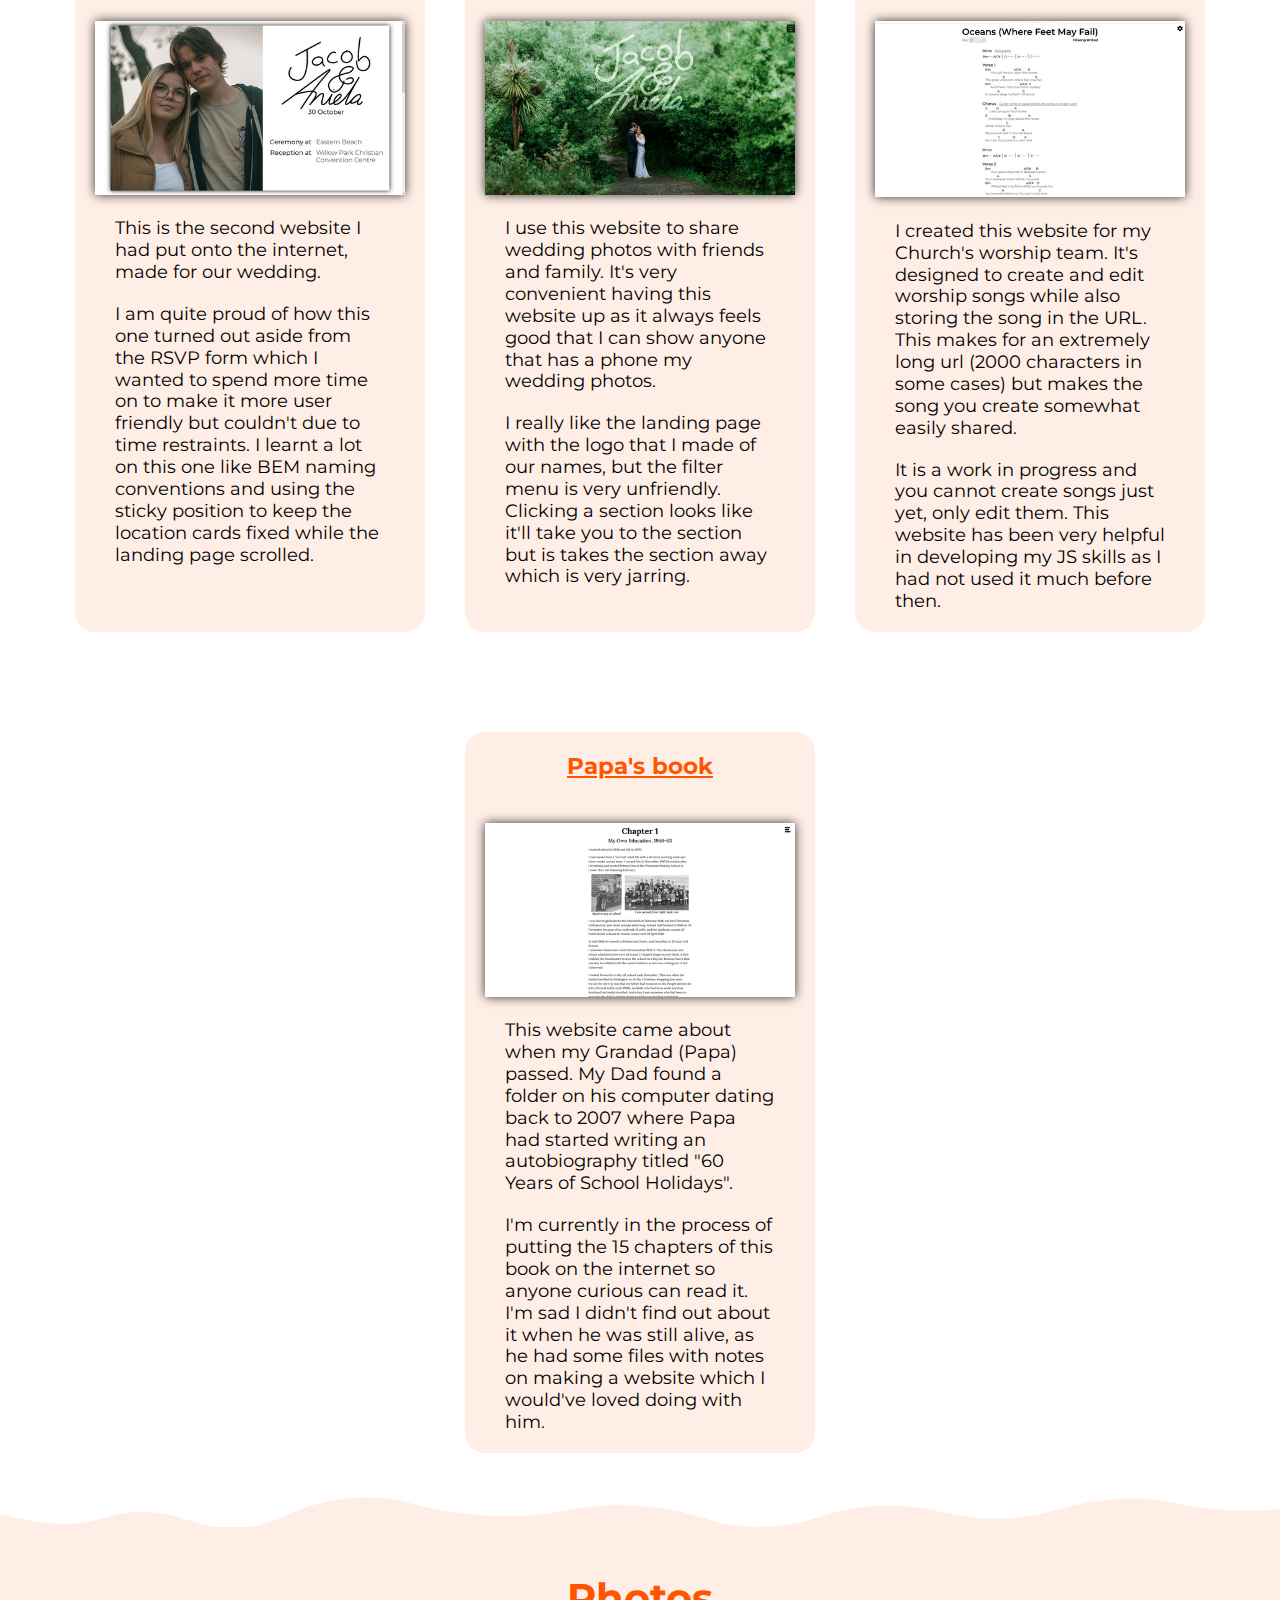
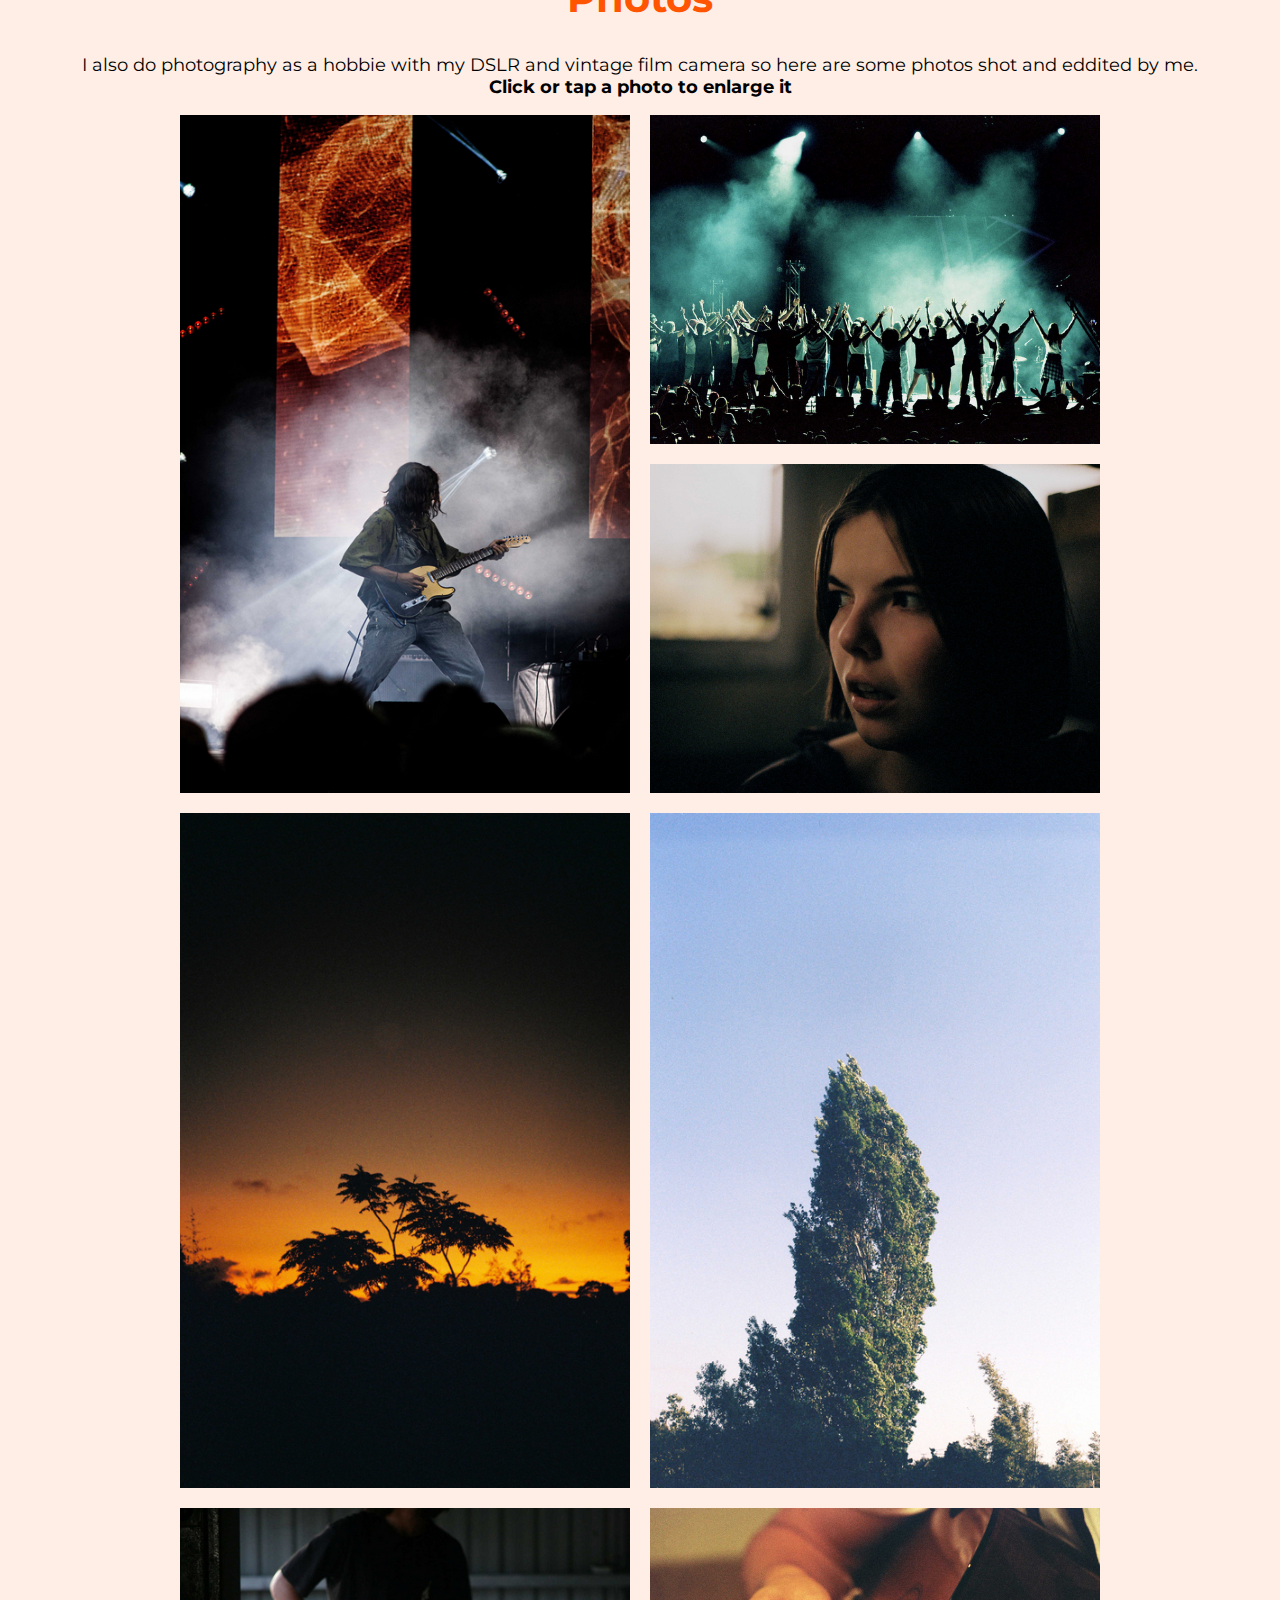
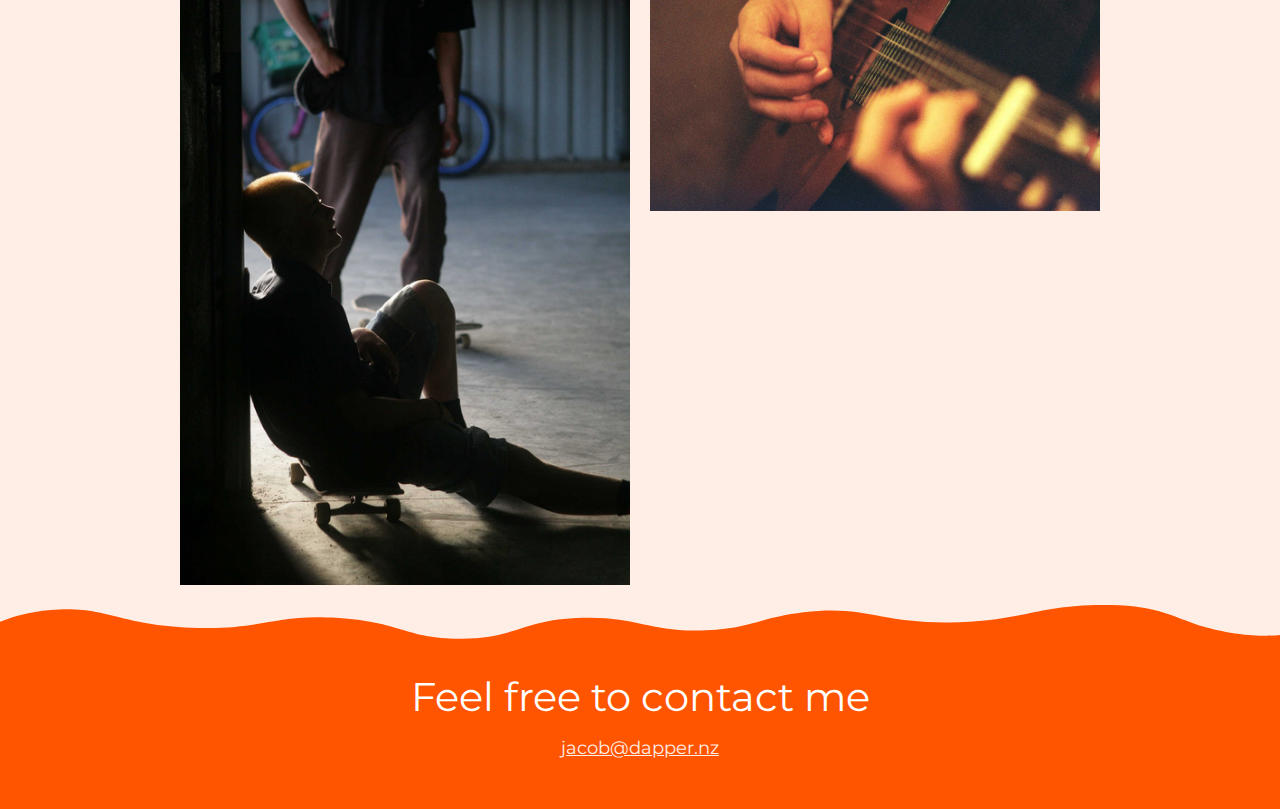
==== commit 6e20f87b: "Update index.html" ====
--- a/index.html
+++ b/index.html
@@ -102,7 +102,7 @@
                         <a href="http://jacobandaniela.com" target="_blank"><img src="images/website-screenshots/jacobandaniela.jpg" alt="Wedding invitation" /></a>
                         <p>This is the second website I had put onto the internet, made for our wedding.</p>
 
-                        <p>I am quite proud of how this one turned out asside from the RSVP fourm which I wanted to spend more time on to make it more user friendly but couldn't due to time restraints. I learnt a lot on this one like BEM naming conventions and using the sticky position to keep the location cards fixed while the landing page scrolled.</p>
+                        <p>I am quite proud of how this one turned out aside from the RSVP form which I wanted to spend more time on to make it more user friendly but couldn't due to time restraints. I learnt a lot on this one like BEM naming conventions and using the sticky position to keep the location cards fixed while the landing page scrolled.</p>
                     </div>
                 </div>
                 <div class="gallery__card">
@@ -111,7 +111,7 @@
                         <a href="http://jacobandaniela.com/gallery" target="_blank"><img src="images/website-screenshots/gallery.jpg" alt="Wedding gallery" /></a>
                         <p>I use this website to share wedding photos with friends and family. It's very convenient having this website up as it always feels good that I can show anyone that has a phone my wedding photos.</p>
 
-                        <p>I really like the landing page with the logo that I made of our names but the filter menu is very unfriendly. Clicking a section looks like it'll take you to the section, but is takes the section away which is very jarring.</p>
+                        <p>I really like the landing page with the logo that I made of our names, but the filter menu is very unfriendly. Clicking a section looks like it'll take you to the section but is takes the section away which is very jarring.</p>
                     </div>
                 </div>
                 <div class="gallery__card">
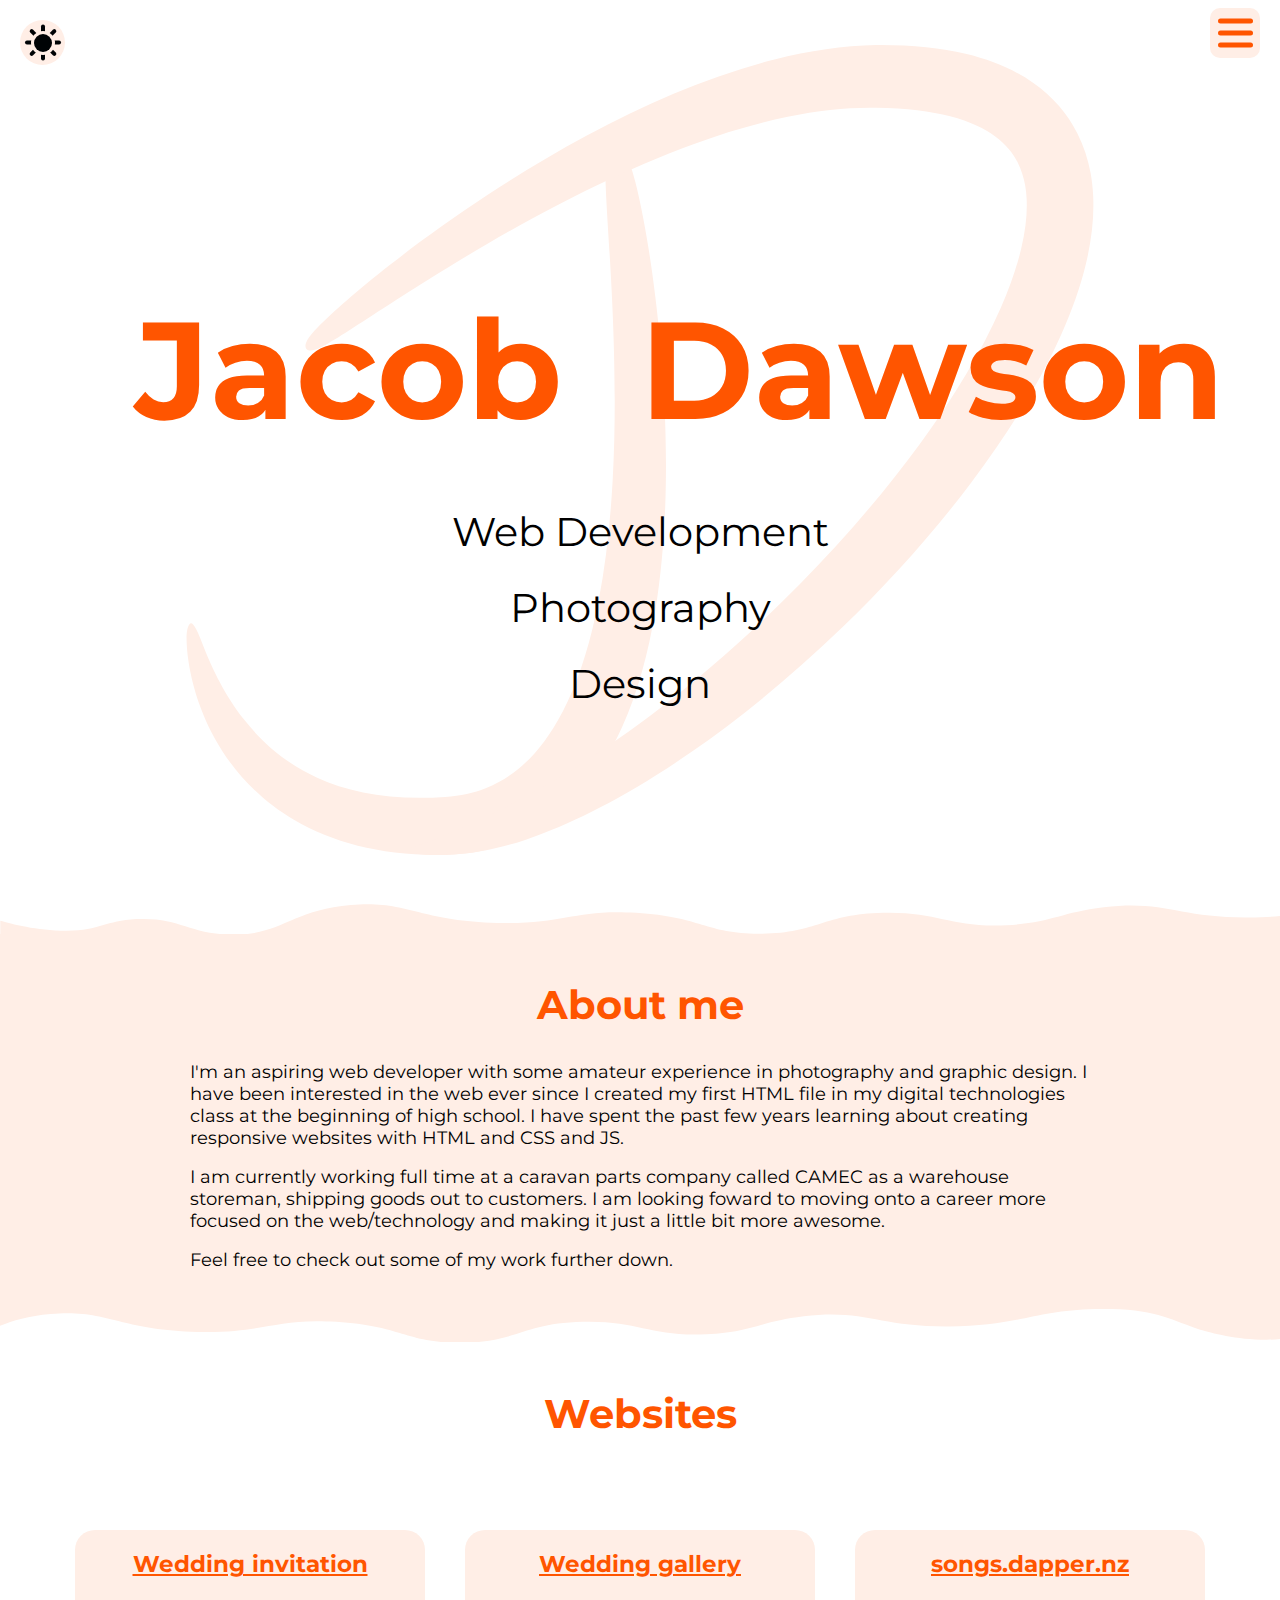
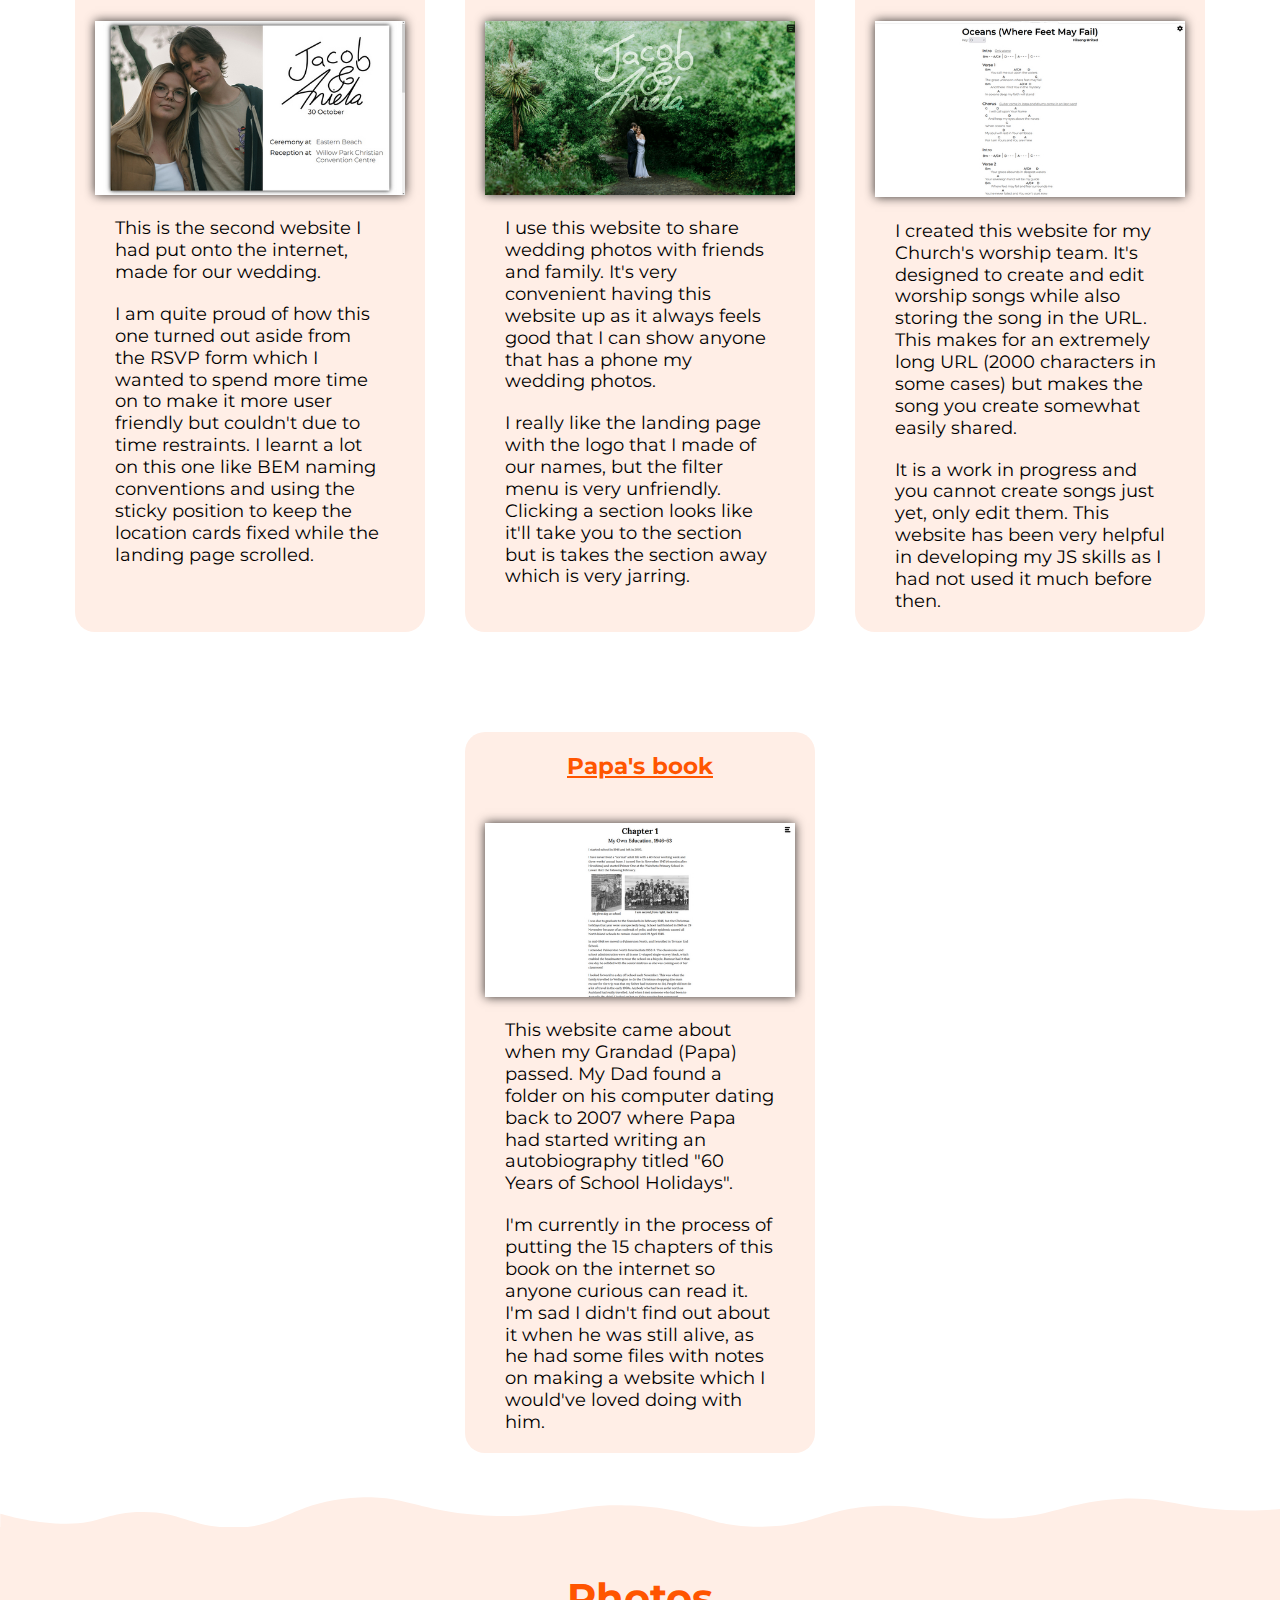
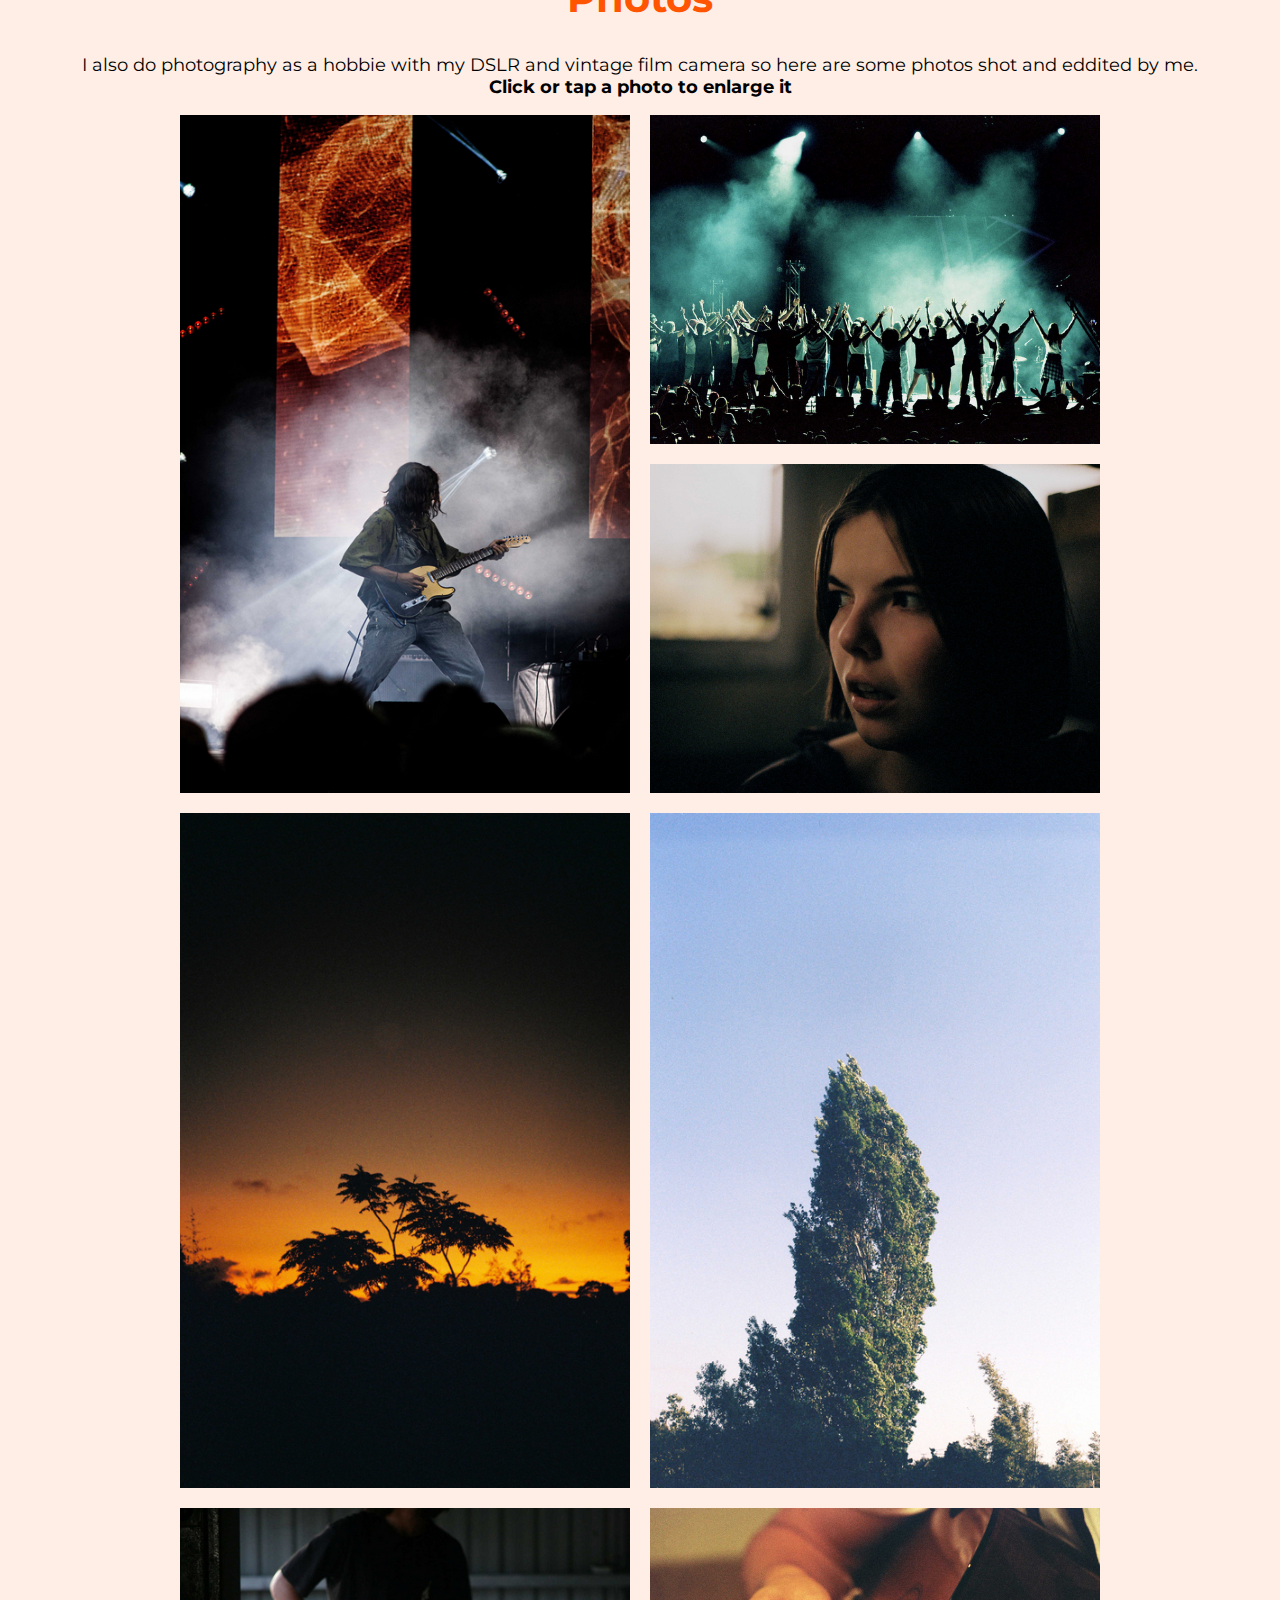
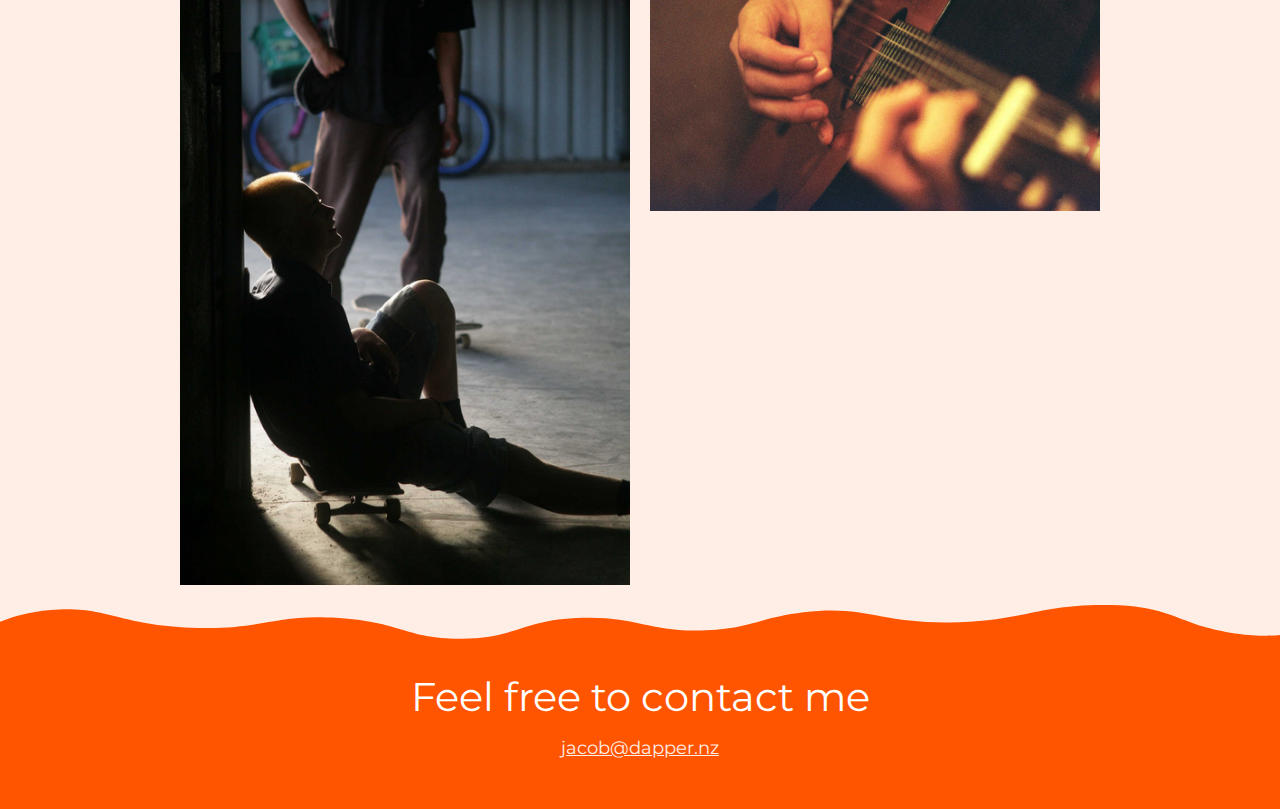
==== commit fce1aa75: "Update index.html" ====
--- a/index.html
+++ b/index.html
@@ -118,7 +118,7 @@
                     <h3><a href="http://songs.dapper.nz/oceans" target="_blank">songs.dapper.nz</a></h3>
                     <div class="gallery__card__container">
                         <a href="http://songs.dapper.nz/oceans" target="_blank"><img src="images/website-screenshots/songs.jpg" alt="songs.dapper.nz" /></a>
-                        <p>I created this website for my Church's worship team. It's designed to create and edit worship songs while also storing the song in the URL. This makes for an extremely long url (2000 characters in some cases) but makes the song you create somewhat easily shared.</p>
+                        <p>I created this website for my Church's worship team. It's designed to create and edit worship songs while also storing the song in the URL. This makes for an extremely long URL (2000 characters in some cases) but makes the song you create somewhat easily shared.</p>
 
                         <p>It is a work in progress and you cannot create songs just yet, only edit them. This website has been very helpful in developing my JS skills as I had not used it much before then.</p>
                     </div>
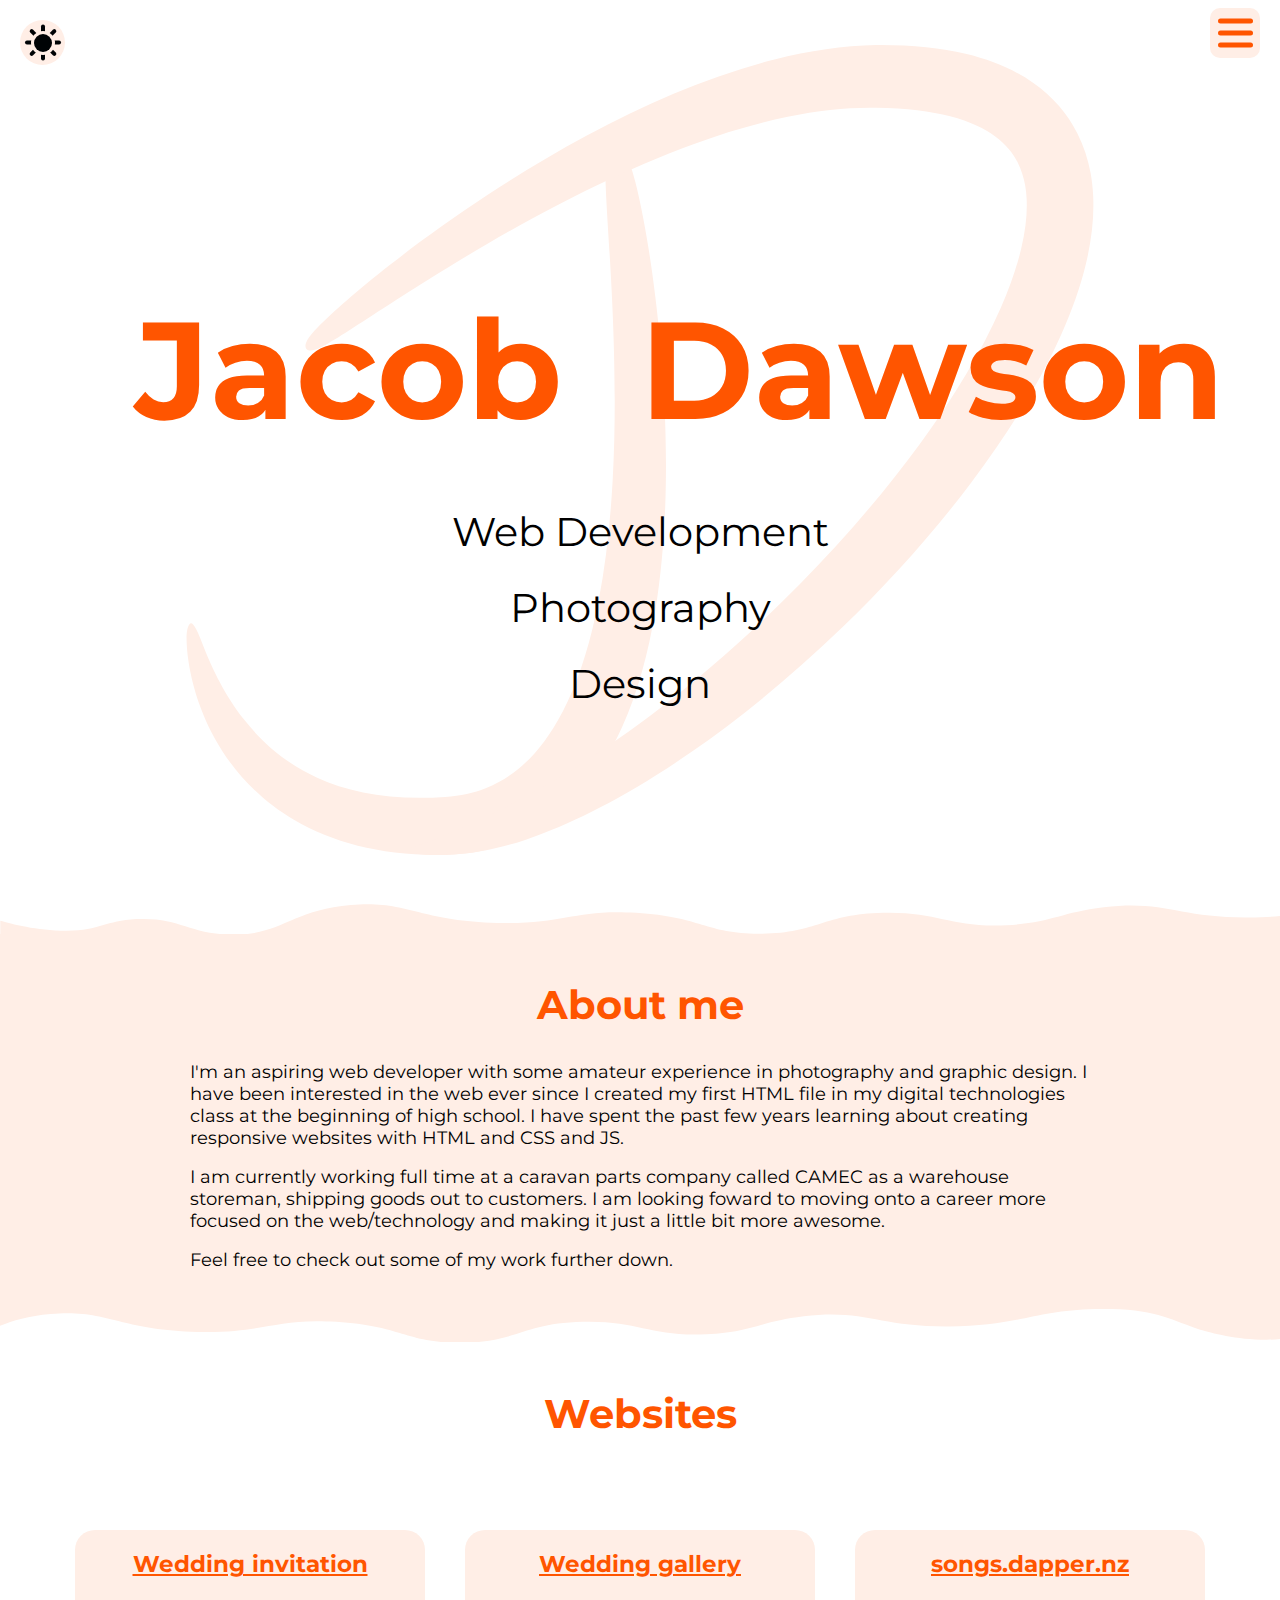
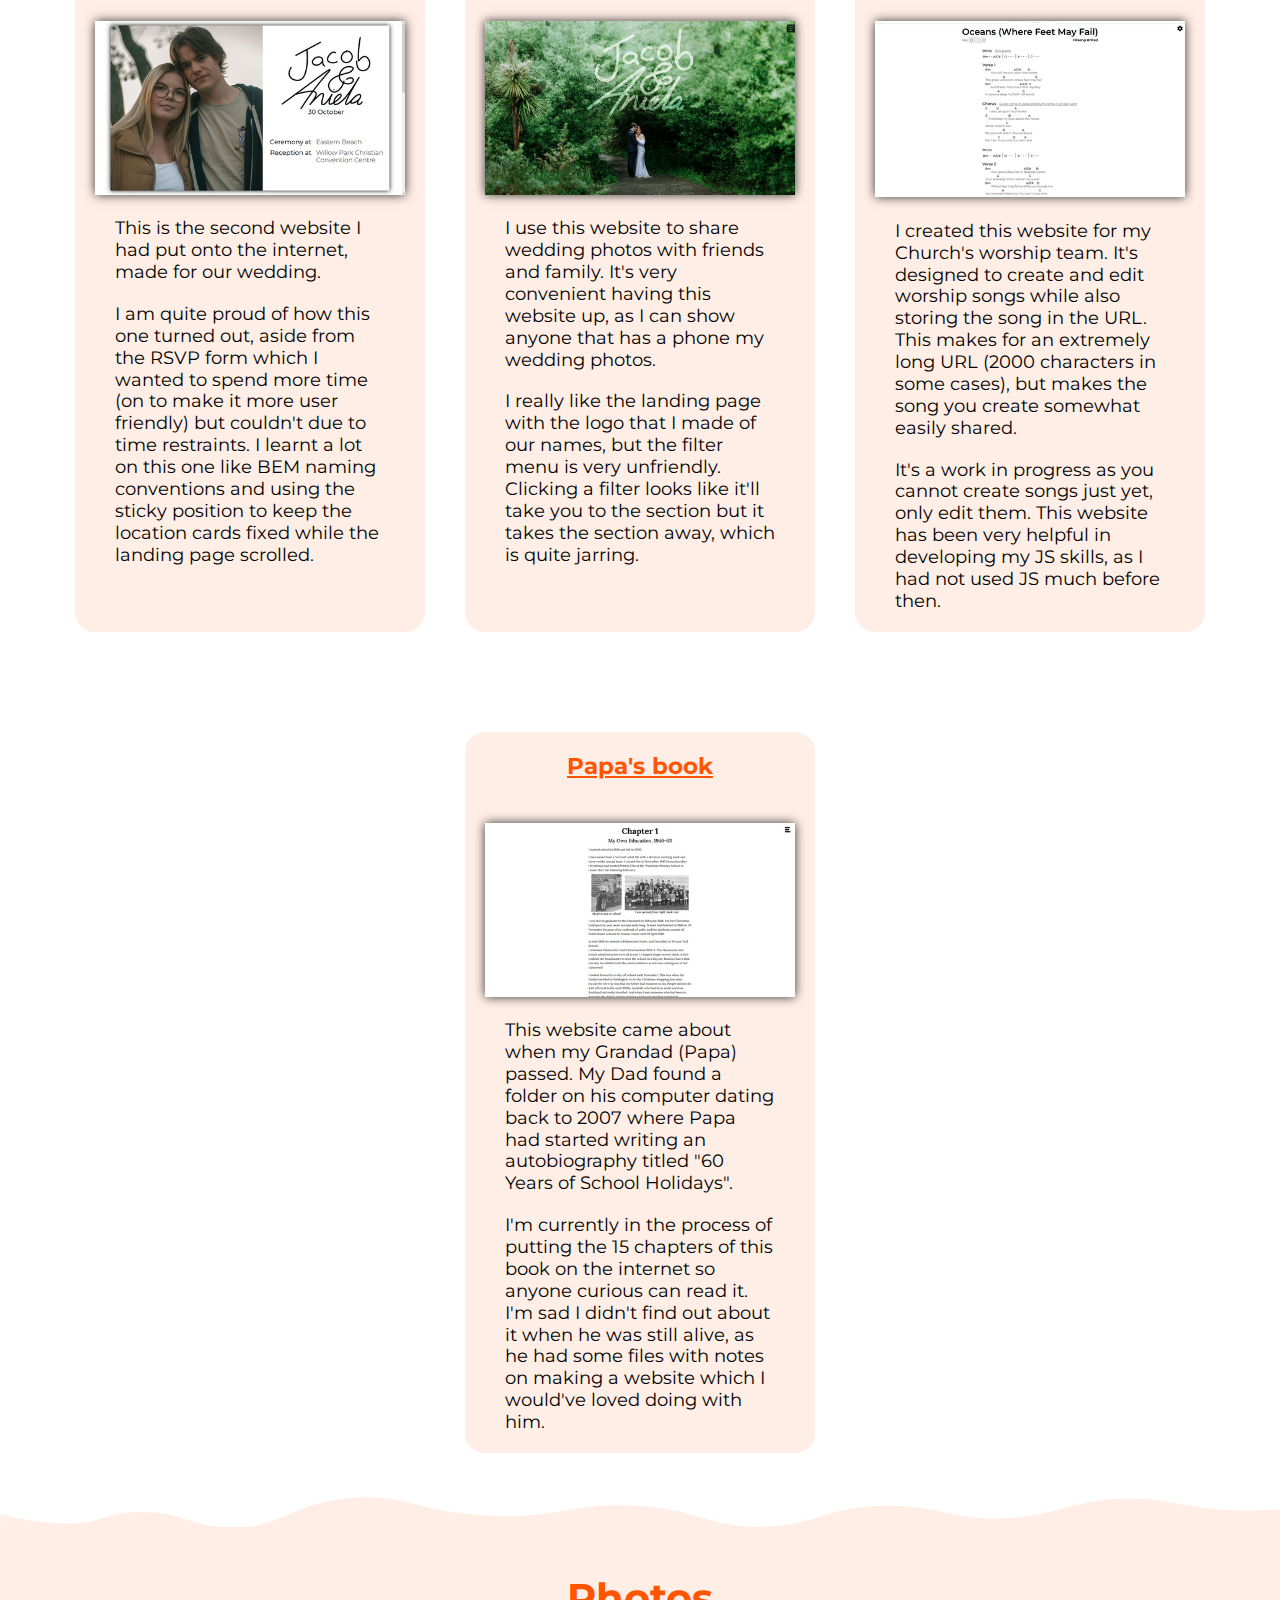
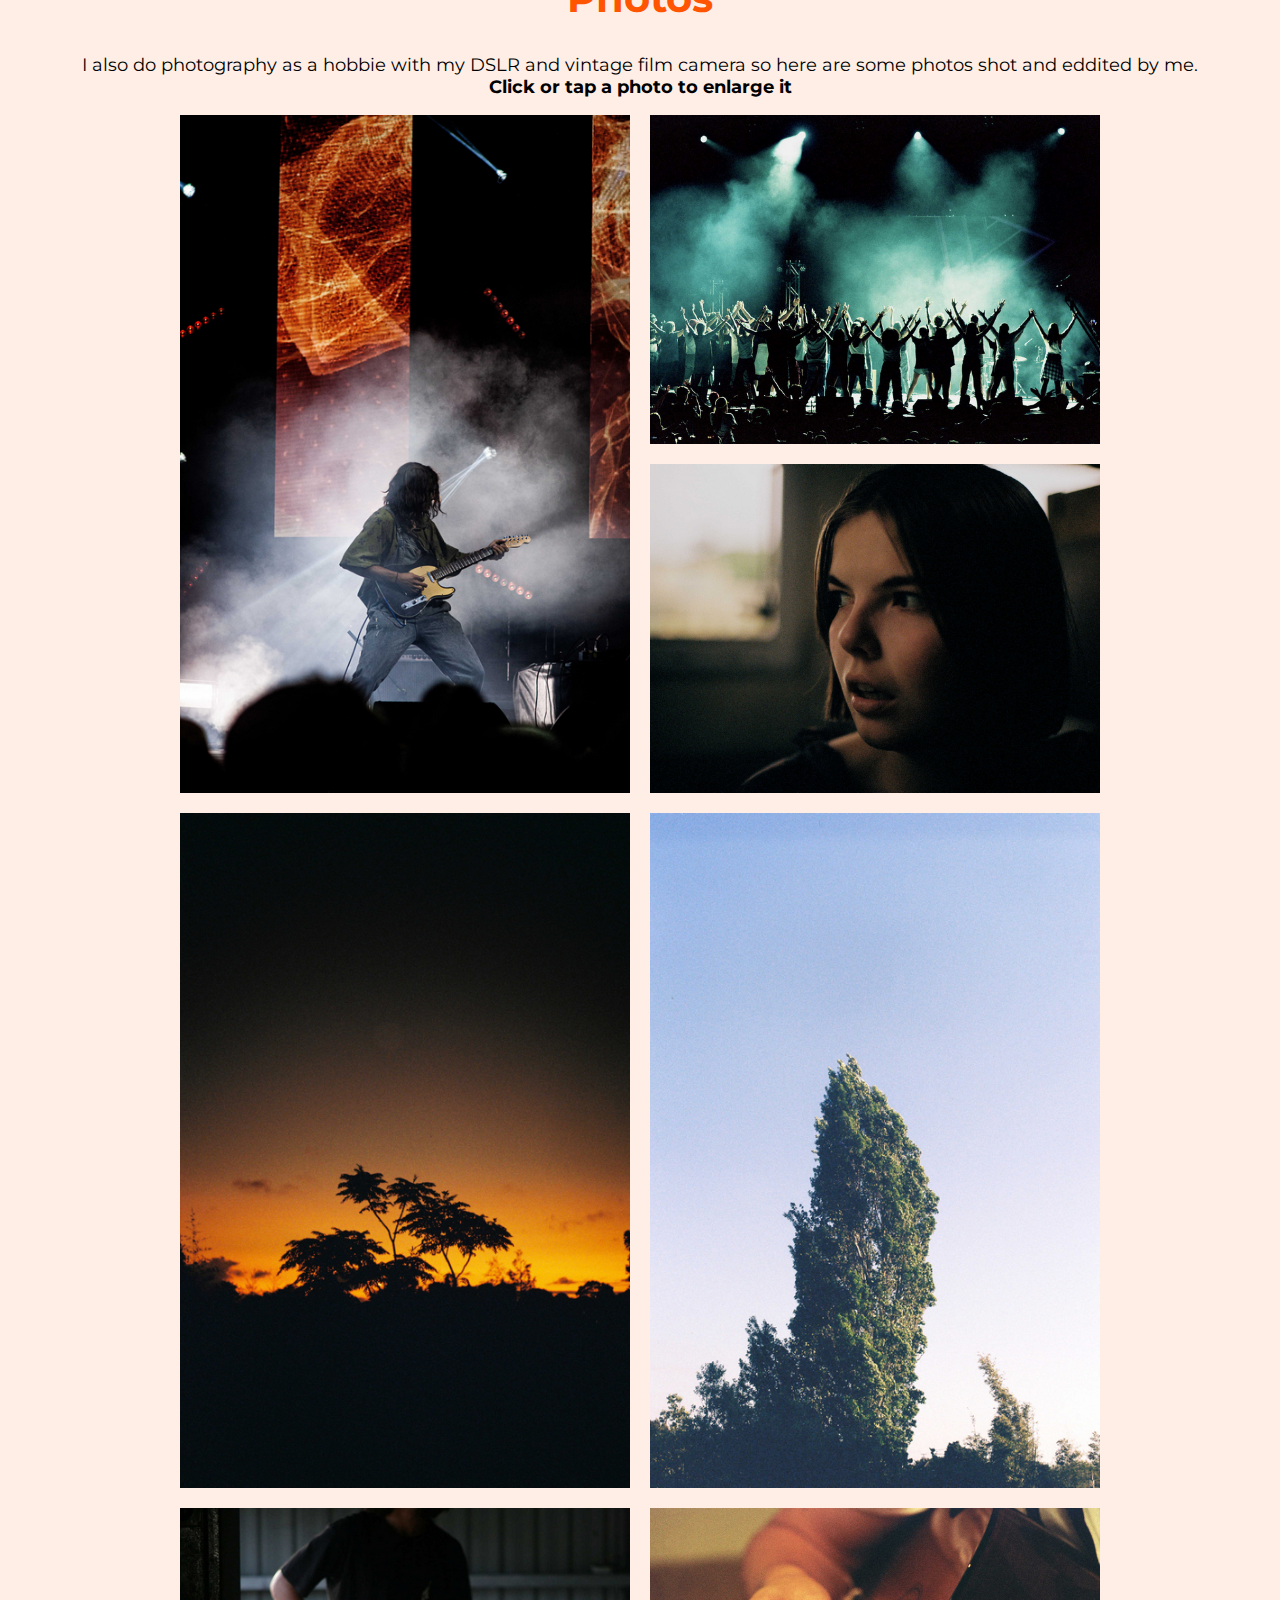
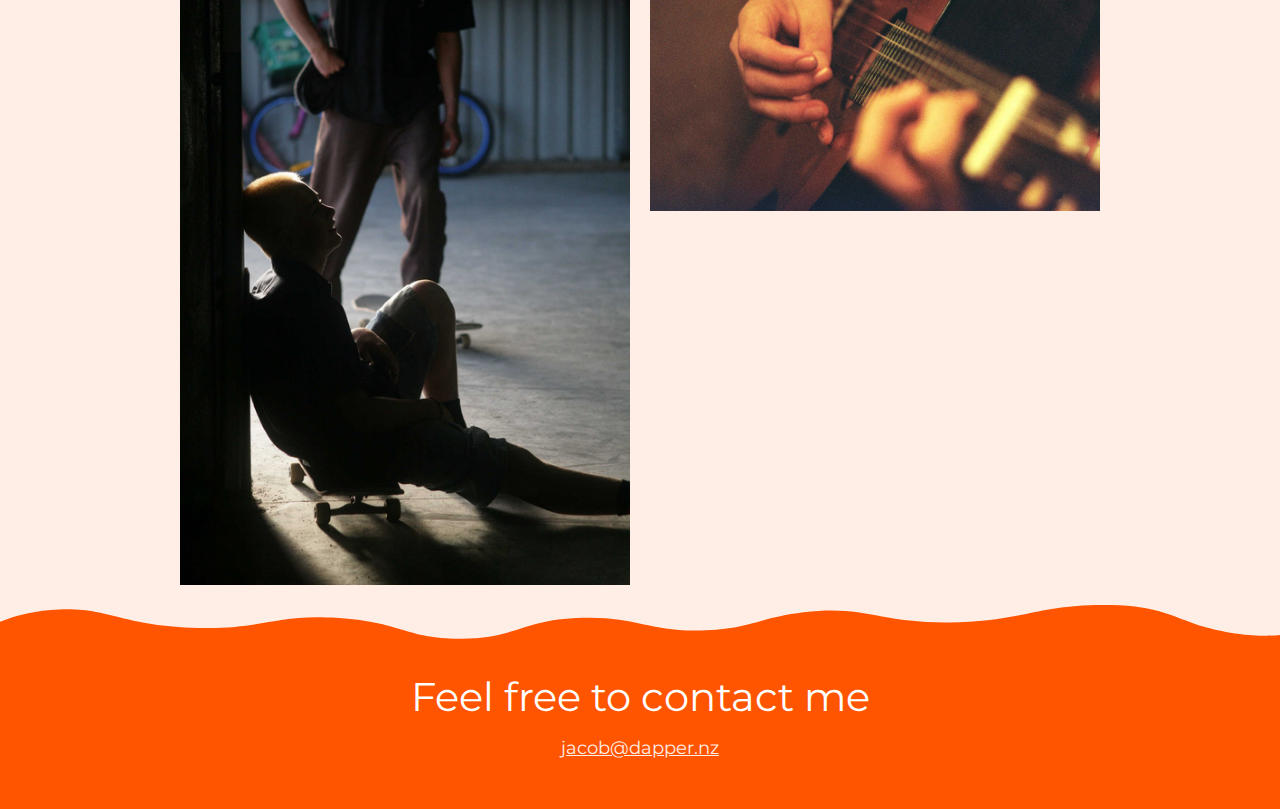
==== commit 0cd55316: "Update index.html" ====
--- a/index.html
+++ b/index.html
@@ -102,25 +102,25 @@
                         <a href="http://jacobandaniela.com" target="_blank"><img src="images/website-screenshots/jacobandaniela.jpg" alt="Wedding invitation" /></a>
                         <p>This is the second website I had put onto the internet, made for our wedding.</p>
 
-                        <p>I am quite proud of how this one turned out aside from the RSVP form which I wanted to spend more time on to make it more user friendly but couldn't due to time restraints. I learnt a lot on this one like BEM naming conventions and using the sticky position to keep the location cards fixed while the landing page scrolled.</p>
+                        <p>I am quite proud of how this one turned out, aside from the RSVP form which I wanted to spend more time (on to make it more user friendly) but couldn't due to time restraints. I learnt a lot on this one like BEM naming conventions and using the sticky position to keep the location cards fixed while the landing page scrolled.</p>
                     </div>
                 </div>
                 <div class="gallery__card">
                     <h3><a href="http://jacobandaniela.com/gallery" target="_blank">Wedding gallery</a></h3>
                     <div class="gallery__card__container">
                         <a href="http://jacobandaniela.com/gallery" target="_blank"><img src="images/website-screenshots/gallery.jpg" alt="Wedding gallery" /></a>
-                        <p>I use this website to share wedding photos with friends and family. It's very convenient having this website up as it always feels good that I can show anyone that has a phone my wedding photos.</p>
+                        <p>I use this website to share wedding photos with friends and family. It's very convenient having this website up, as I can show anyone that has a phone my wedding photos.</p>
 
-                        <p>I really like the landing page with the logo that I made of our names, but the filter menu is very unfriendly. Clicking a section looks like it'll take you to the section but is takes the section away which is very jarring.</p>
+                        <p>I really like the landing page with the logo that I made of our names, but the filter menu is very unfriendly. Clicking a filter looks like it'll take you to the section but it takes the section away, which is quite jarring.</p>
                     </div>
                 </div>
                 <div class="gallery__card">
                     <h3><a href="http://songs.dapper.nz/oceans" target="_blank">songs.dapper.nz</a></h3>
                     <div class="gallery__card__container">
                         <a href="http://songs.dapper.nz/oceans" target="_blank"><img src="images/website-screenshots/songs.jpg" alt="songs.dapper.nz" /></a>
-                        <p>I created this website for my Church's worship team. It's designed to create and edit worship songs while also storing the song in the URL. This makes for an extremely long URL (2000 characters in some cases) but makes the song you create somewhat easily shared.</p>
+                        <p>I created this website for my Church's worship team. It's designed to create and edit worship songs while also storing the song in the URL. This makes for an extremely long URL (2000 characters in some cases), but makes the song you create somewhat easily shared.</p>
 
-                        <p>It is a work in progress and you cannot create songs just yet, only edit them. This website has been very helpful in developing my JS skills as I had not used it much before then.</p>
+                        <p>It's a work in progress as you cannot create songs just yet, only edit them. This website has been very helpful in developing my JS skills, as I had not used JS much before then.</p>
                     </div>
                 </div>
                 <div class="gallery__card">
